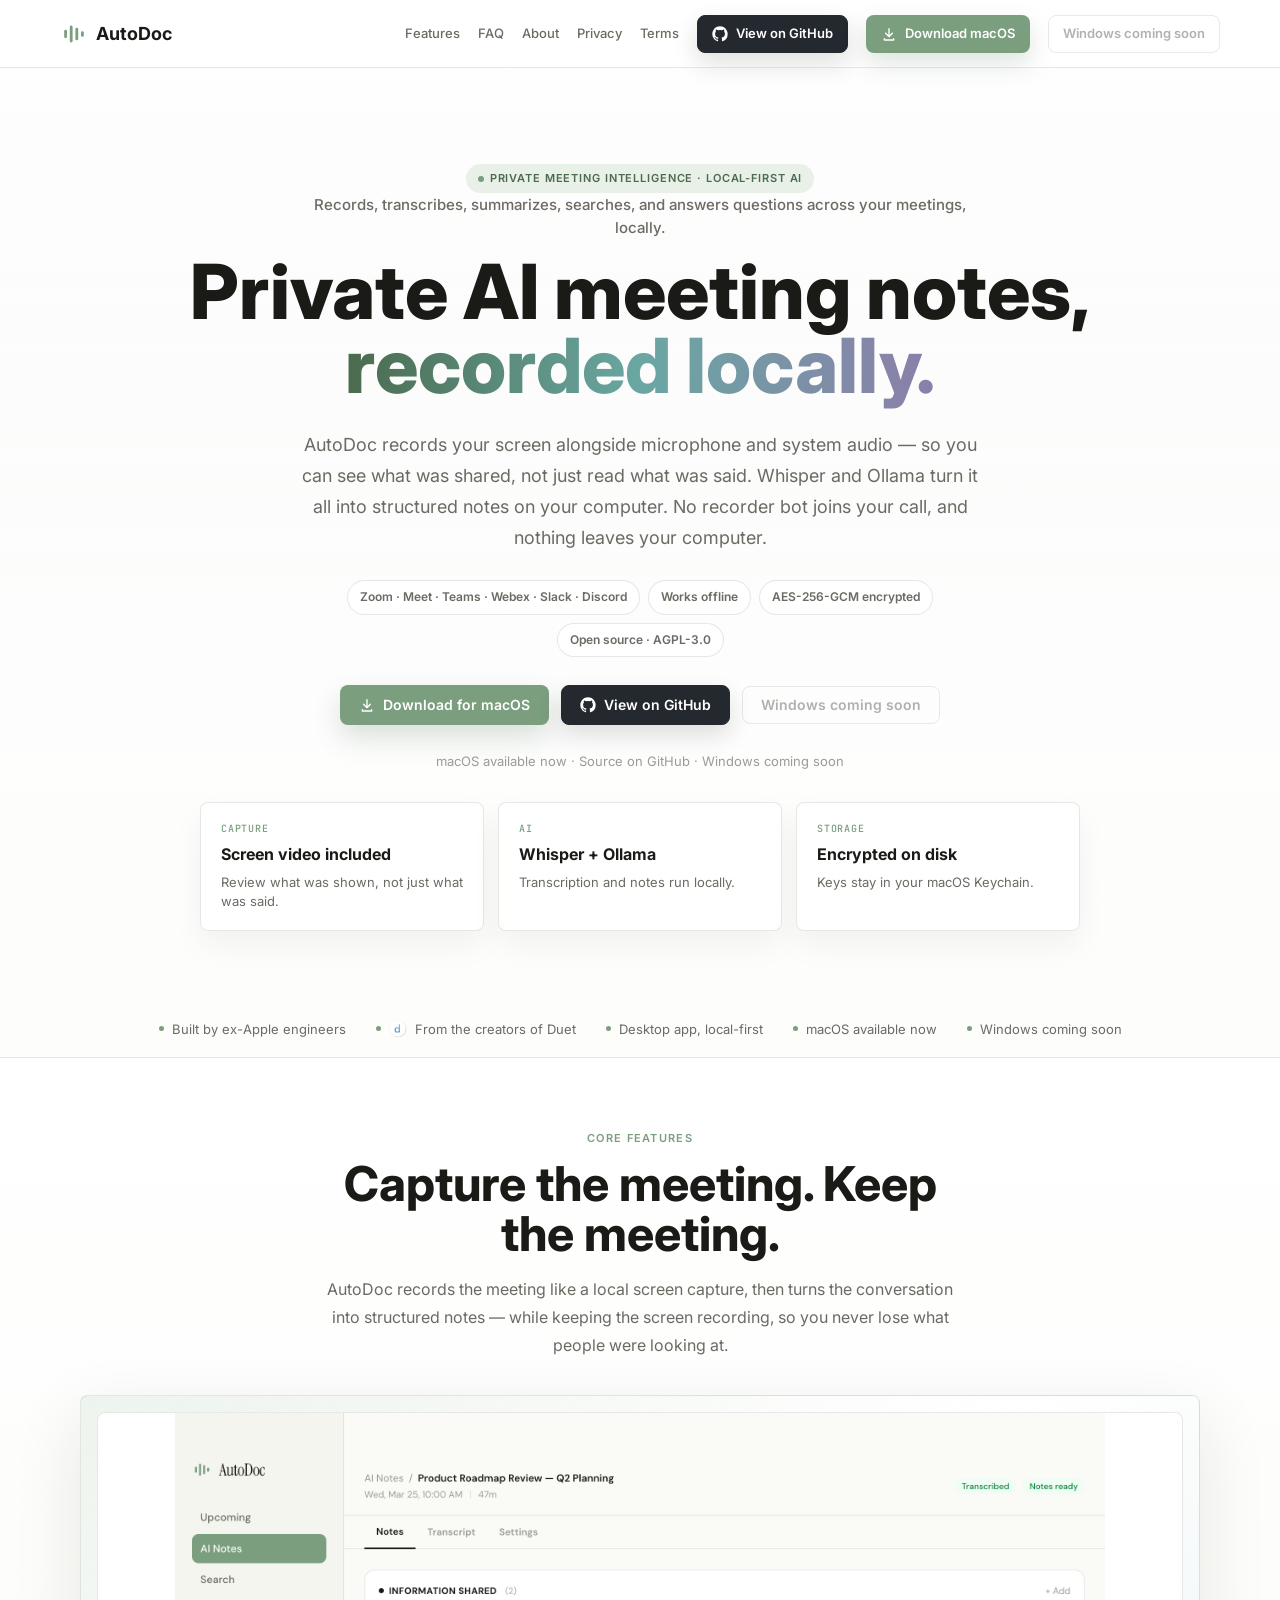
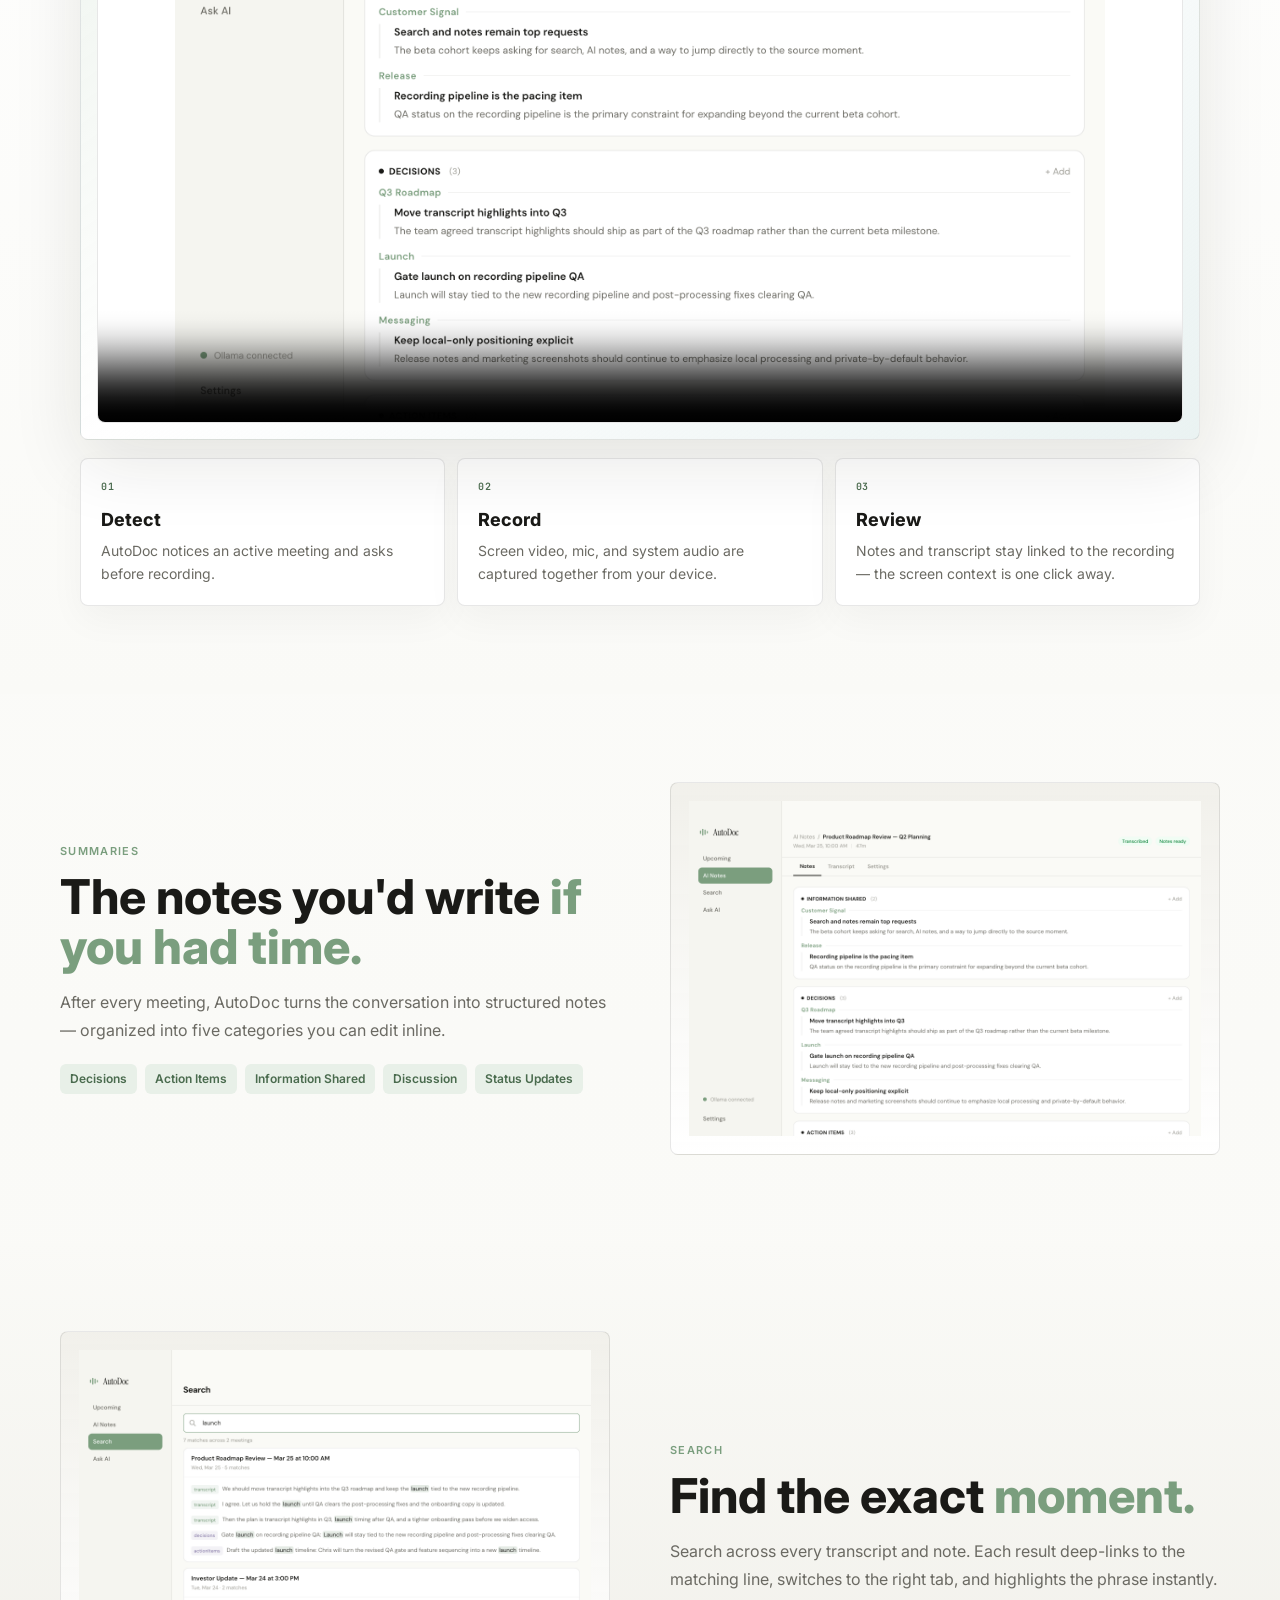
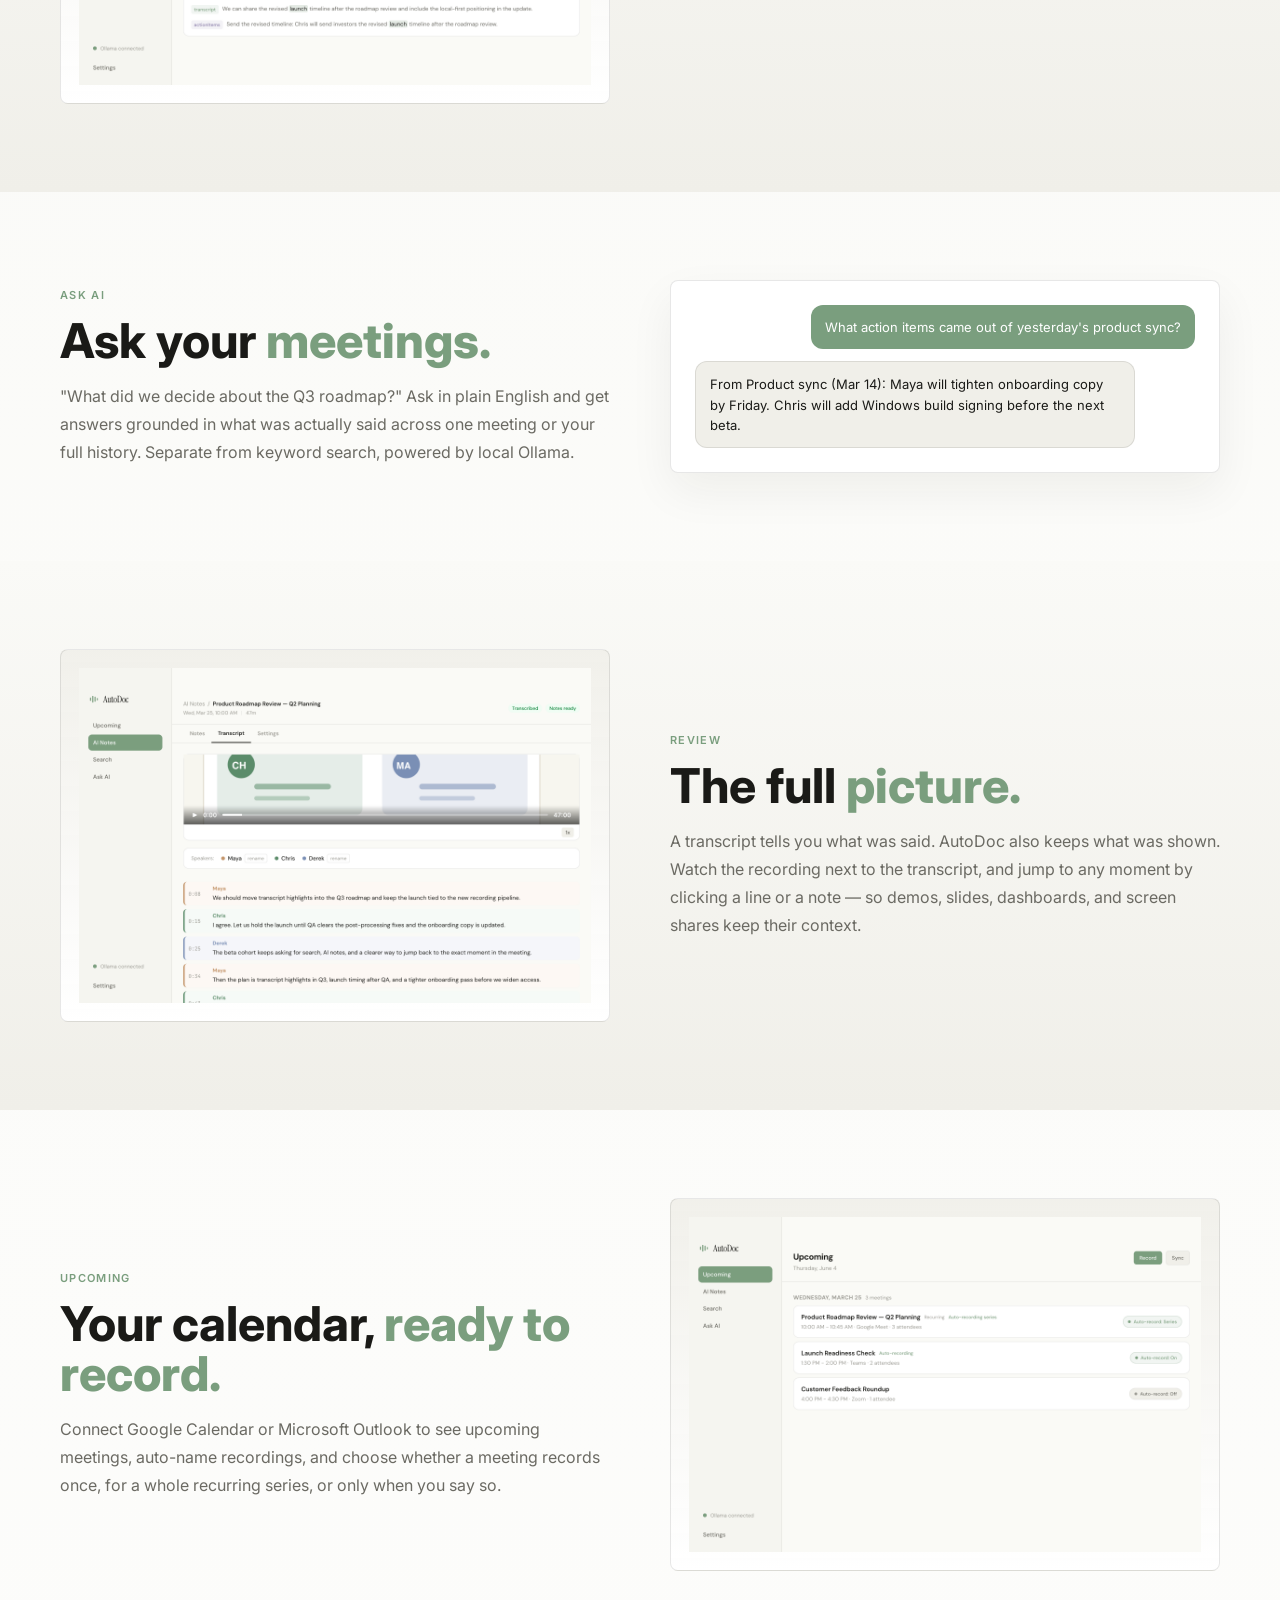
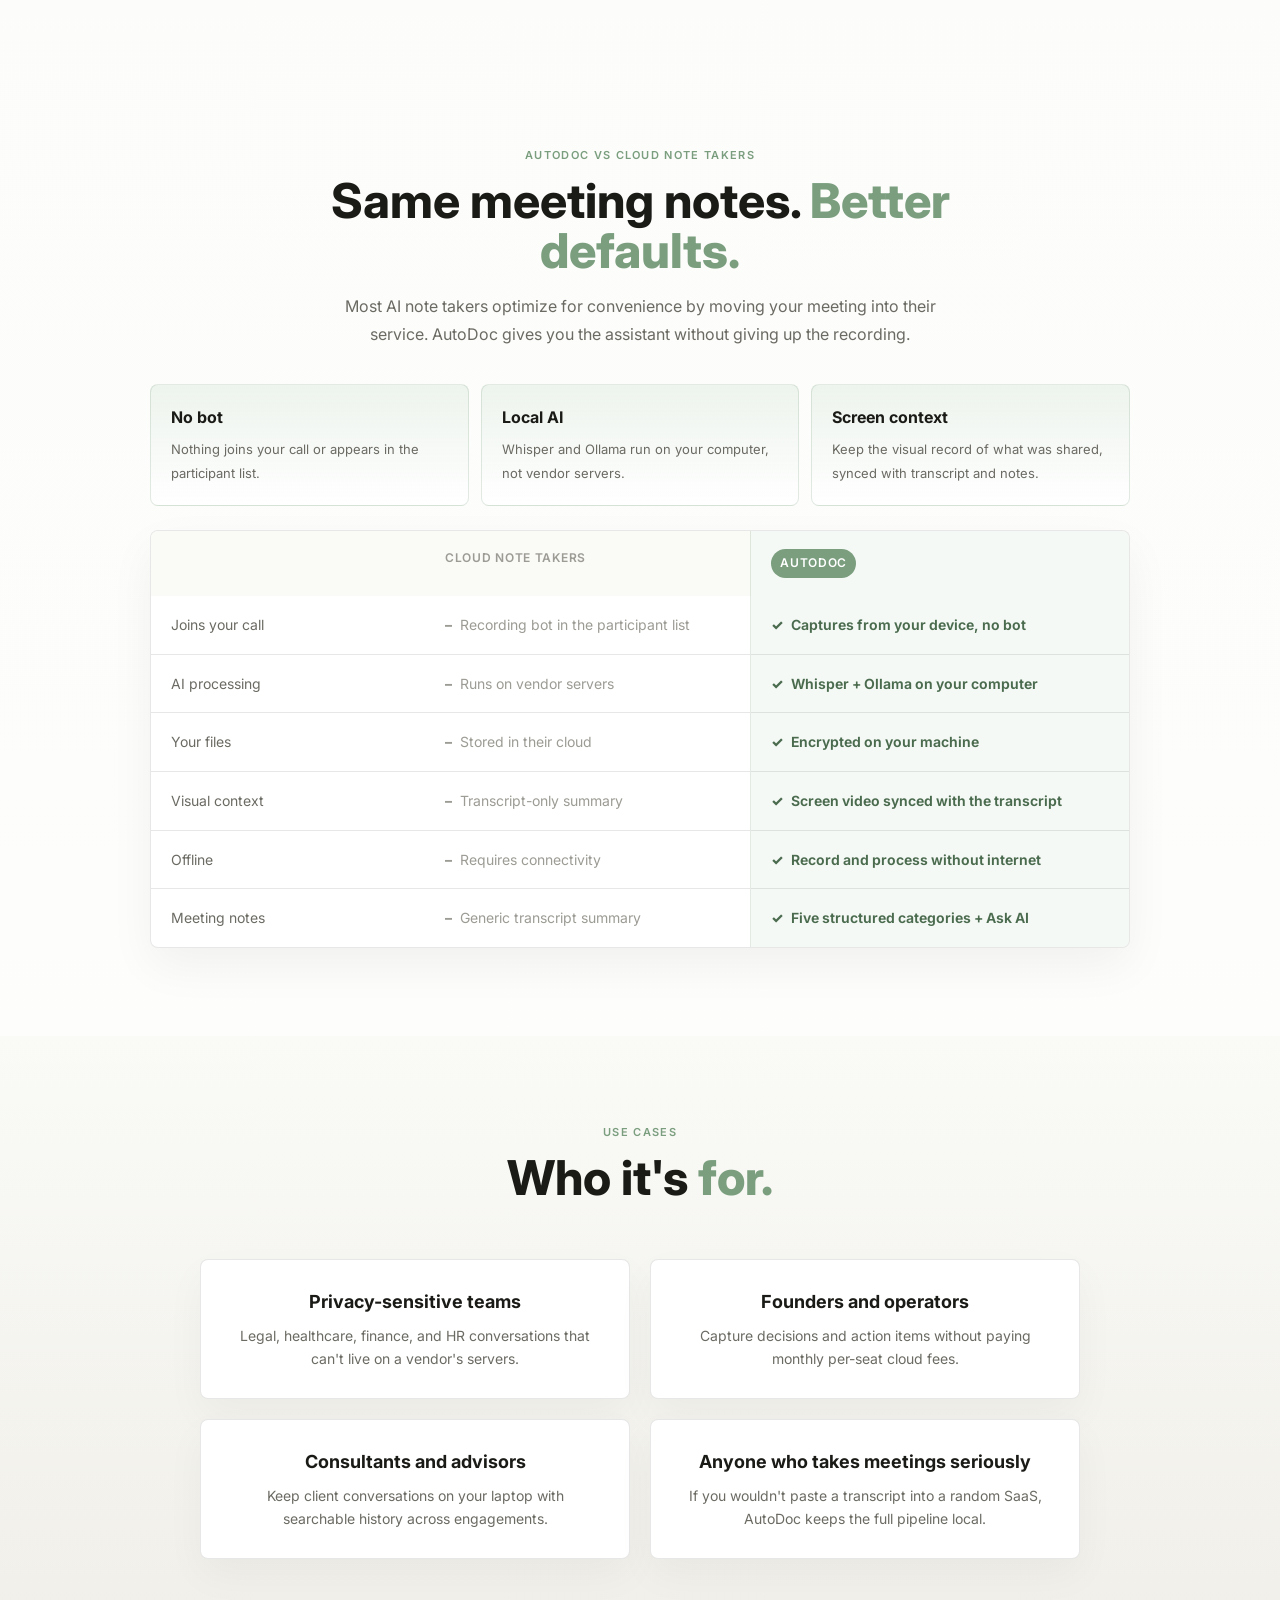
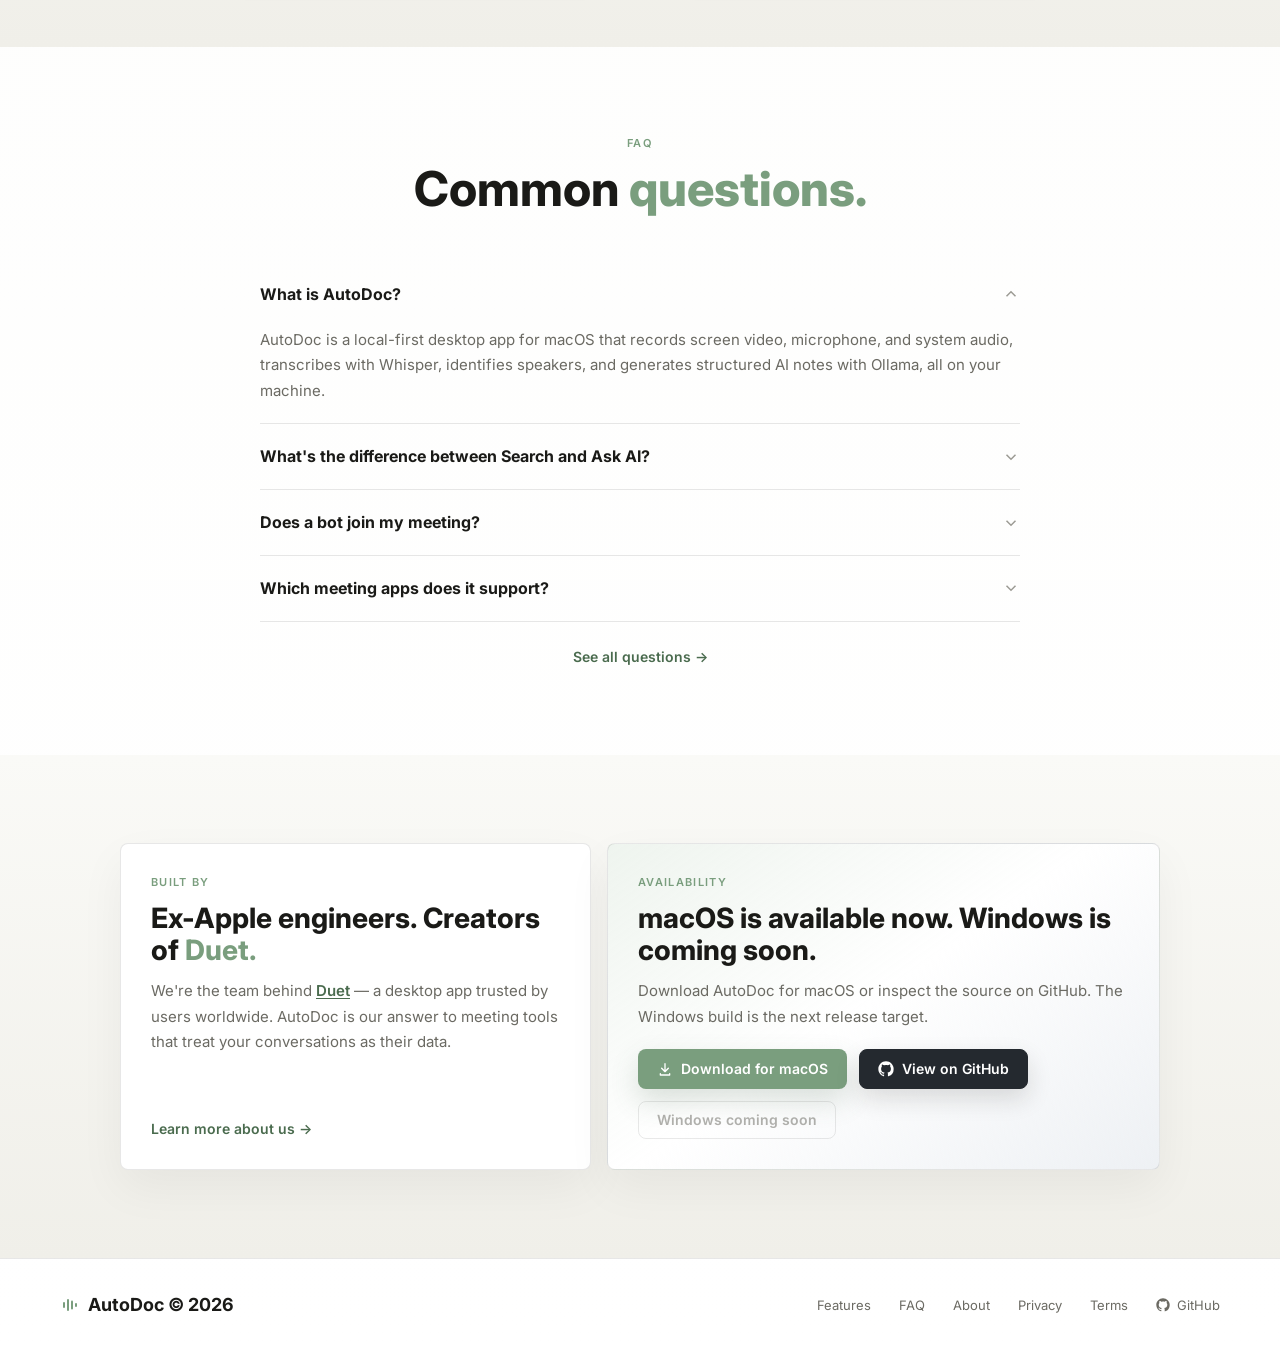
==== index.html @ 8c4a0071 "Update launch CTAs and macOS download link" ====
<!DOCTYPE html>
<html lang="en">
<head>
  <meta charset="UTF-8">
  <meta name="viewport" content="width=device-width, initial-scale=1.0">
  <title>AutoDoc - Private AI meeting notes, recorded locally</title>
  <meta name="description" content="AutoDoc records screen video, microphone, and system audio, then creates private AI meeting notes locally. No recorder bot, no cloud AI processing, encrypted on your computer.">
  <link rel="canonical" href="https://getautodoc.com/">
  <meta property="og:title" content="AutoDoc - Private AI meeting notes, recorded locally">
  <meta property="og:description" content="Record, transcribe, summarize, search, and ask questions across your meetings with on-device AI.">
  <meta property="og:type" content="website">
  <link rel="preconnect" href="https://fonts.googleapis.com">
  <link href="https://fonts.googleapis.com/css2?family=Inter:opsz,wght@14..32,400;14..32,500;14..32,600;14..32,700;14..32,800&family=JetBrains+Mono:wght@400;500;600&display=swap" rel="stylesheet">
  <link rel="stylesheet" href="css/style.css?v=20260629a">
</head>
<body>

<nav class="nav">
  <a href="/" class="nav-logo">
    <svg viewBox="0 0 40 40" width="28" height="28" fill="none" xmlns="http://www.w3.org/2000/svg">
      <rect x="6" y="14" width="4" height="12" rx="2" fill="#7A9E7E"/>
      <rect x="14" y="8" width="4" height="24" rx="2" fill="#7A9E7E"/>
      <rect x="22" y="11" width="4" height="18" rx="2" fill="#7A9E7E"/>
      <rect x="30" y="16" width="4" height="8" rx="2" fill="#7A9E7E"/>
    </svg>
    <span class="nav-wordmark">AutoDoc</span>
  </a>
  <div class="nav-links">
    <a href="/features">Features</a>
    <a href="/faq">FAQ</a>
    <a href="/about">About</a>
    <a href="/privacy">Privacy</a>
    <a href="/terms">Terms</a>
    <a href="https://github.com/DuetDisplay/AutoDoc#readme" class="btn btn-github btn-icon btn--nav" target="_blank" rel="noopener">View on GitHub</a>
    <a href="/download-mac" class="btn btn-sage btn-download btn-icon btn--nav">Download macOS</a>
    <span class="btn btn-secondary is-disabled btn--nav" aria-disabled="true">Windows coming soon</span>
  </div>
  <button class="nav-hamburger" aria-label="Menu">
    <svg width="24" height="24" viewBox="0 0 24 24" fill="none" stroke="currentColor" stroke-width="1.5" stroke-linecap="round"><line x1="4" y1="6" x2="20" y2="6"/><line x1="4" y1="12" x2="20" y2="12"/><line x1="4" y1="18" x2="20" y2="18"/></svg>
  </button>
</nav>
<div class="nav-mobile">
  <button class="nav-mobile-close" aria-label="Close">&times;</button>
  <div class="nav-mobile-links">
    <a href="/">Home</a>
    <a href="/features">Features</a>
    <a href="/faq">FAQ</a>
    <a href="/about">About</a>
    <a href="/privacy">Privacy</a>
    <a href="/terms">Terms</a>
  </div>
  <div class="nav-mobile-actions">
    <a href="/download-mac" class="btn btn-primary btn-download btn-icon">Download for macOS</a>
    <a href="https://github.com/DuetDisplay/AutoDoc#readme" class="btn btn-github btn-icon" target="_blank" rel="noopener">View on GitHub</a>
    <span class="btn btn-secondary is-disabled" aria-disabled="true">Windows coming soon</span>
  </div>
</div>

<section class="hero hero--center">
  <div class="badge">Private meeting intelligence · local-first AI</div>
  <p class="hero-category">Records, transcribes, summarizes, searches, and answers questions across your meetings, locally.</p>
  <h1 class="hero-headline">Private AI meeting notes,<br><em>recorded locally.</em></h1>
  <p class="hero-sub">AutoDoc records your screen alongside microphone and system audio — so you can see what was shared, not just read what was said. Whisper and Ollama turn it all into structured notes on your computer. No recorder bot joins your call, and nothing leaves your computer.</p>
  <div class="hero-pills">
    <span class="hero-pill">Zoom · Meet · Teams · Webex · Slack · Discord</span>
    <span class="hero-pill">Works offline</span>
    <span class="hero-pill">AES-256-GCM encrypted</span>
    <span class="hero-pill">Open source · AGPL-3.0</span>
  </div>
  <div class="hero-ctas">
    <a href="/download-mac" class="btn btn-primary btn-download btn-icon">Download for macOS</a>
    <a href="https://github.com/DuetDisplay/AutoDoc#readme" class="btn btn-github btn-icon" target="_blank" rel="noopener">View on GitHub</a>
    <span class="btn btn-secondary is-disabled" aria-disabled="true">Windows coming soon</span>
  </div>
  <p class="launch-note">macOS available now · Source on GitHub · Windows coming soon</p>
  <div class="hero-proof">
    <div class="proof-card">
      <span class="proof-card-kicker">Capture</span>
      <strong>Screen video included</strong>
      <span>Review what was shown, not just what was said.</span>
    </div>
    <div class="proof-card">
      <span class="proof-card-kicker">AI</span>
      <strong>Whisper + Ollama</strong>
      <span>Transcription and notes run locally.</span>
    </div>
    <div class="proof-card">
      <span class="proof-card-kicker">Storage</span>
      <strong>Encrypted on disk</strong>
      <span>Keys stay in your macOS Keychain.</span>
    </div>
  </div>
</section>

<div class="credibility-strip">
  <span>Built by ex-Apple engineers</span>
  <a class="credibility-duet" href="https://www.duetdisplay.com/about-us" target="_blank" rel="noopener">
    <img src="assets/duet-logo.png" alt="" width="18" height="18" aria-hidden="true">
    From the creators of Duet
  </a>
  <span>Desktop app, local-first</span>
  <span>macOS available now</span>
  <span>Windows coming soon</span>
</div>

<section class="section feature-showcase-section fade-in">
  <div class="section-header feature-showcase-header">
    <div class="section-label">Core features</div>
    <h2 class="section-title">Capture the meeting. Keep the meeting.</h2>
    <p class="section-desc">AutoDoc records the meeting like a local screen capture, then turns the conversation into structured notes — while keeping the screen recording, so you never lose what people were looking at.</p>
  </div>

  <div class="demo-showcase" aria-label="AutoDoc product walkthrough">
    <div class="demo-video-frame">
      <video controls playsinline preload="metadata" poster="assets/screenshots/meeting-review.png?v=20260604" aria-label="AutoDoc core features demo">
        <source src="assets/videos/autodoc-core-features-demo.mp4" type="video/mp4">
        Your browser does not support embedded video.
      </video>
    </div>
    <div class="demo-points">
      <div class="demo-point">
        <span>01</span>
        <strong>Detect</strong>
        <p>AutoDoc notices an active meeting and asks before recording.</p>
      </div>
      <div class="demo-point">
        <span>02</span>
        <strong>Record</strong>
        <p>Screen video, mic, and system audio are captured together from your device.</p>
      </div>
      <div class="demo-point">
        <span>03</span>
        <strong>Review</strong>
        <p>Notes and transcript stay linked to the recording — the screen context is one click away.</p>
      </div>
    </div>
  </div>
</section>

<section class="section fade-in">
  <div class="grid-2">
    <div class="section-text">
      <div class="section-label">Summaries</div>
      <h2 class="section-title">The notes you'd write <em>if you had time.</em></h2>
      <p class="section-desc">After every meeting, AutoDoc turns the conversation into structured notes — organized into five categories you can edit inline.</p>
      <div class="note-tags">
        <span class="note-tag">Decisions</span>
        <span class="note-tag">Action Items</span>
        <span class="note-tag">Information Shared</span>
        <span class="note-tag">Discussion</span>
        <span class="note-tag">Status Updates</span>
      </div>
    </div>
    <div class="screenshot screenshot--dark">
      <img src="assets/screenshots/meeting-review.png?v=20260604" alt="AutoDoc structured meeting summary">
    </div>
  </div>
</section>

<section class="section section--deep fade-in">
  <div class="grid-2 grid-2--reverse-mobile">
    <div class="screenshot screenshot--dark">
      <img src="assets/screenshots/search-page.png?v=20260604" alt="AutoDoc full-text search across meetings">
    </div>
    <div class="section-text">
      <div class="section-label">Search</div>
      <h2 class="section-title">Find the exact <em>moment.</em></h2>
      <p class="section-desc">Search across every transcript and note. Each result deep-links to the matching line, switches to the right tab, and highlights the phrase instantly.</p>
    </div>
  </div>
</section>

<section class="section fade-in">
  <div class="grid-2">
    <div class="section-text">
      <div class="section-label">Ask AI</div>
      <h2 class="section-title">Ask your <em>meetings.</em></h2>
      <p class="section-desc">"What did we decide about the Q3 roadmap?" Ask in plain English and get answers grounded in what was actually said across one meeting or your full history. Separate from keyword search, powered by local Ollama.</p>
    </div>
    <div class="chat-preview" role="img" aria-label="Example Ask AI conversation">
      <div class="chat-bubble chat-bubble--user">What action items came out of yesterday's product sync?</div>
      <div class="chat-bubble chat-bubble--assistant">From Product sync (Mar 14): Maya will tighten onboarding copy by Friday. Chris will add Windows build signing before the next beta.</div>
    </div>
  </div>
</section>

<section class="section section--deep fade-in">
  <div class="grid-2 grid-2--reverse-mobile">
    <div class="screenshot screenshot--dark">
      <img src="assets/screenshots/transcript-view.png?v=20260604" alt="AutoDoc transcript with speaker diarization">
    </div>
    <div class="section-text">
      <div class="section-label">Review</div>
      <h2 class="section-title">The full <em>picture.</em></h2>
      <p class="section-desc">A transcript tells you what was said. AutoDoc also keeps what was shown. Watch the recording next to the transcript, and jump to any moment by clicking a line or a note — so demos, slides, dashboards, and screen shares keep their context.</p>
    </div>
  </div>
</section>

<section class="section fade-in">
  <div class="grid-2">
    <div class="section-text">
      <div class="section-label">Upcoming</div>
      <h2 class="section-title">Your calendar, <em>ready to record.</em></h2>
      <p class="section-desc">Connect Google Calendar or Microsoft Outlook to see upcoming meetings, auto-name recordings, and choose whether a meeting records once, for a whole recurring series, or only when you say so.</p>
    </div>
    <div class="screenshot screenshot--dark">
      <img src="assets/screenshots/dashboard.png?v=20260604" alt="AutoDoc upcoming meetings and recording controls">
    </div>
  </div>
</section>

<section class="section section--center fade-in">
  <div class="section-header">
    <div class="section-label">AutoDoc vs cloud note takers</div>
    <h2 class="section-title">Same meeting notes. <em>Better defaults.</em></h2>
    <p class="section-desc">Most AI note takers optimize for convenience by moving your meeting into their service. AutoDoc gives you the assistant without giving up the recording.</p>
  </div>
  <div class="compare-highlights" aria-label="AutoDoc advantages">
    <div class="compare-highlight">
      <strong>No bot</strong>
      <span>Nothing joins your call or appears in the participant list.</span>
    </div>
    <div class="compare-highlight">
      <strong>Local AI</strong>
      <span>Whisper and Ollama run on your computer, not vendor servers.</span>
    </div>
    <div class="compare-highlight">
      <strong>Screen context</strong>
      <span>Keep the visual record of what was shared, synced with transcript and notes.</span>
    </div>
  </div>
  <div class="compare-table-wrap">
    <table class="compare-table">
      <thead>
        <tr>
          <th scope="col"></th>
          <th scope="col">Cloud note takers</th>
          <th scope="col"><span class="compare-autodoc-label">AutoDoc</span></th>
        </tr>
      </thead>
      <tbody>
        <tr>
          <td>Joins your call</td>
          <td><span class="compare-miss">Recording bot in the participant list</span></td>
          <td><span class="compare-win">Captures from your device, no bot</span></td>
        </tr>
        <tr>
          <td>AI processing</td>
          <td><span class="compare-miss">Runs on vendor servers</span></td>
          <td><span class="compare-win">Whisper + Ollama on your computer</span></td>
        </tr>
        <tr>
          <td>Your files</td>
          <td><span class="compare-miss">Stored in their cloud</span></td>
          <td><span class="compare-win">Encrypted on your machine</span></td>
        </tr>
        <tr>
          <td>Visual context</td>
          <td><span class="compare-miss">Transcript-only summary</span></td>
          <td><span class="compare-win">Screen video synced with the transcript</span></td>
        </tr>
        <tr>
          <td>Offline</td>
          <td><span class="compare-miss">Requires connectivity</span></td>
          <td><span class="compare-win">Record and process without internet</span></td>
        </tr>
        <tr>
          <td>Meeting notes</td>
          <td><span class="compare-miss">Generic transcript summary</span></td>
          <td><span class="compare-win">Five structured categories + Ask AI</span></td>
        </tr>
      </tbody>
    </table>
  </div>
</section>

<section class="section section--center section--deep fade-in">
  <div class="section-header">
    <div class="section-label">Use cases</div>
    <h2 class="section-title">Who it's <em>for.</em></h2>
  </div>
  <div class="use-case-grid">
    <div class="use-case-card">
      <div class="use-case-title">Privacy-sensitive teams</div>
      <p class="use-case-desc">Legal, healthcare, finance, and HR conversations that can't live on a vendor's servers.</p>
    </div>
    <div class="use-case-card">
      <div class="use-case-title">Founders and operators</div>
      <p class="use-case-desc">Capture decisions and action items without paying monthly per-seat cloud fees.</p>
    </div>
    <div class="use-case-card">
      <div class="use-case-title">Consultants and advisors</div>
      <p class="use-case-desc">Keep client conversations on your laptop with searchable history across engagements.</p>
    </div>
    <div class="use-case-card">
      <div class="use-case-title">Anyone who takes meetings seriously</div>
      <p class="use-case-desc">If you wouldn't paste a transcript into a random SaaS, AutoDoc keeps the full pipeline local.</p>
    </div>
  </div>
</section>

<section class="section section--center fade-in">
  <div class="section-header">
    <div class="section-label">FAQ</div>
    <h2 class="section-title">Common <em>questions.</em></h2>
  </div>
  <div class="faq-list">
    <div class="faq-item open">
      <button class="faq-question" type="button" aria-expanded="true">
        What is AutoDoc?
        <svg viewBox="0 0 24 24" fill="none" stroke="currentColor" stroke-width="2" aria-hidden="true"><path d="M6 9l6 6 6-6"/></svg>
      </button>
      <div class="faq-answer">AutoDoc is a local-first desktop app for macOS that records screen video, microphone, and system audio, transcribes with Whisper, identifies speakers, and generates structured AI notes with Ollama, all on your machine.</div>
    </div>
    <div class="faq-item">
      <button class="faq-question" type="button" aria-expanded="false">
        What's the difference between Search and Ask AI?
        <svg viewBox="0 0 24 24" fill="none" stroke="currentColor" stroke-width="2" aria-hidden="true"><path d="M6 9l6 6 6-6"/></svg>
      </button>
      <div class="faq-answer"><strong>Search</strong> finds exact phrases across transcripts and notes with deep links to the source moment. <strong>Ask AI</strong> is a conversational assistant that answers questions in plain English, grounded in your meeting history and calendar.</div>
    </div>
    <div class="faq-item">
      <button class="faq-question" type="button" aria-expanded="false">
        Does a bot join my meeting?
        <svg viewBox="0 0 24 24" fill="none" stroke="currentColor" stroke-width="2" aria-hidden="true"><path d="M6 9l6 6 6-6"/></svg>
      </button>
      <div class="faq-answer">No. AutoDoc captures screen video, microphone, and system audio from your device like local screen recording. No "AutoDoc bot" appears in Zoom, Meet, or Teams.</div>
    </div>
    <div class="faq-item">
      <button class="faq-question" type="button" aria-expanded="false">
        Which meeting apps does it support?
        <svg viewBox="0 0 24 24" fill="none" stroke="currentColor" stroke-width="2" aria-hidden="true"><path d="M6 9l6 6 6-6"/></svg>
      </button>
      <div class="faq-answer">AutoDoc has been tested with Zoom, Google Meet, Microsoft Teams, Webex, Slack, Discord, and browser-based calls. Because it captures system audio directly, it should work with most meeting applications without platform-specific integrations.</div>
    </div>
  </div>
  <a href="/faq" class="faq-teaser-link">See all questions →</a>
</section>

<section class="section section--deep fade-in">
  <div class="closing-grid">
    <div class="closing-card">
      <div class="section-label">Built by</div>
      <h2 class="closing-title">Ex-Apple engineers. Creators of <em>Duet.</em></h2>
      <p>We're the team behind <a href="https://www.duetdisplay.com/about-us" target="_blank" rel="noopener" class="text-link text-link--inline">Duet</a> — a desktop app trusted by users worldwide. AutoDoc is our answer to meeting tools that treat your conversations as their data.</p>
      <a href="/about" class="text-link">Learn more about us →</a>
    </div>
    <div class="closing-card closing-card--availability">
      <div class="section-label">Availability</div>
      <h2 class="closing-title">macOS is available now. Windows is coming soon.</h2>
      <p>Download AutoDoc for macOS or inspect the source on GitHub. The Windows build is the next release target.</p>
      <div class="cta-buttons cta-buttons--left">
        <a href="/download-mac" class="btn btn-primary btn-download btn-icon">Download for macOS</a>
        <a href="https://github.com/DuetDisplay/AutoDoc#readme" class="btn btn-github btn-icon" target="_blank" rel="noopener">View on GitHub</a>
        <span class="btn btn-secondary is-disabled" aria-disabled="true">Windows coming soon</span>
      </div>
    </div>
  </div>
</section>

<footer class="footer">
  <div class="footer-logo">
    <svg viewBox="0 0 40 40" width="20" height="20" fill="none" xmlns="http://www.w3.org/2000/svg">
      <rect x="6" y="14" width="4" height="12" rx="2" fill="#7A9E7E"/>
      <rect x="14" y="8" width="4" height="24" rx="2" fill="#7A9E7E"/>
      <rect x="22" y="11" width="4" height="18" rx="2" fill="#7A9E7E"/>
      <rect x="30" y="16" width="4" height="8" rx="2" fill="#7A9E7E"/>
    </svg>
    <span>AutoDoc &copy; 2026</span>
  </div>
  <div class="footer-links">
    <a href="/features">Features</a>
    <a href="/faq">FAQ</a>
    <a href="/about">About</a>
    <a href="/privacy">Privacy</a>
    <a href="/terms">Terms</a>
    <a href="https://github.com/DuetDisplay/AutoDoc#readme" class="footer-github" target="_blank" rel="noopener">GitHub</a>
  </div>
</footer>

<script src="js/main.js?v=20260601"></script>
</body>
</html>
---- css/style.css ----
/* ============================================================
   AutoDoc Landing — TypeUI Bento Direction
   css/style.css
   ============================================================ */

/* ============================================================
   1. DESIGN TOKENS
   ============================================================ */

:root {
  color-scheme: light;

  /* Backgrounds */
  --bg: #FAFAF7;
  --bg-deep: #F0EFE9;
  --bg-card: #FFFFFF;
  --bg-dark: #1A1A17;

  /* Text */
  --text: #1A1A17;
  --text-secondary: #6B6A63;
  --text-tertiary: #9C9B94;

  /* Brand colours */
  --sage: #7A9E7E;
  --sage-light: #E8F0E8;
  --sage-dark: #4A6B4E;
  --github: #24292F;
  --github-hover: #111820;
  --duet-blue: #2583FD;
  --duet-blue-dark: #1D6FDB;
  --dusk: #8B7EAA;
  --slate-blue: #6F87A3;
  --teal: #6AA7A3;
  --plum: #8B6F99;
  --local: #7A9E7E;
  --local-light: #EEF6EE;

  /* Borders */
  --border: rgba(26, 26, 23, 0.1);
  --border-strong: rgba(26, 26, 23, 0.18);

  /* Typography */
  --font-display: 'Inter', -apple-system, BlinkMacSystemFont, 'Segoe UI', sans-serif;
  --font-body: 'Inter', -apple-system, BlinkMacSystemFont, 'Segoe UI', sans-serif;
  --font-mono: 'JetBrains Mono', monospace;

  /* Radii */
  --radius: 8px;
  --radius-sm: 6px;
  --radius-btn: 8px;
}

@media (prefers-color-scheme: dark) {
  :root {
    --bg: #FAFAF7;
    --bg-deep: #F0EFE9;
    --bg-card: #FFFFFF;
    --bg-dark: #1A1A17;
    --text: #1A1A17;
    --text-secondary: #6B6A63;
    --text-tertiary: #9C9B94;
    --border: rgba(26, 26, 23, 0.1);
    --border-strong: rgba(26, 26, 23, 0.18);
  }
}

/* ============================================================
   2. RESET
   ============================================================ */

*,
*::before,
*::after {
  box-sizing: border-box;
  margin: 0;
  padding: 0;
}

html {
  -webkit-text-size-adjust: 100%;
  scroll-behavior: smooth;
}

body {
  font-family: var(--font-body);
  background:
    linear-gradient(180deg, #FFFFFF 0%, var(--bg) 34%, #FFFFFF 100%);
  color: var(--text);
  line-height: 1.55;
  -webkit-font-smoothing: antialiased;
  -moz-osx-font-smoothing: grayscale;
}

img,
video {
  display: block;
  max-width: 100%;
}

a {
  color: inherit;
  text-decoration: none;
}

ul,
ol {
  list-style: none;
}

button {
  cursor: pointer;
  border: none;
  background: none;
  font: inherit;
}

/* ============================================================
   3. NAVIGATION
   ============================================================ */

.nav {
  position: sticky;
  top: 0;
  z-index: 100;
  display: flex;
  align-items: center;
  justify-content: space-between;
  padding: 0 60px;
  height: 68px;
  background: rgba(255, 255, 255, 0.82);
  backdrop-filter: blur(18px) saturate(160%);
  -webkit-backdrop-filter: blur(18px) saturate(160%);
  border-bottom: 1px solid var(--border);
}

@media (prefers-color-scheme: dark) {
  .nav {
    background: rgba(255, 255, 255, 0.82);
  }
}

.nav-logo {
  display: flex;
  align-items: center;
  gap: 8px;
  text-decoration: none;
  color: var(--text);
}

.nav-wordmark {
  font-family: var(--font-display);
  font-size: 18px;
  font-weight: 700;
  letter-spacing: 0;
  color: var(--text);
}

.nav-links {
  display: flex;
  align-items: center;
  gap: 18px;
}

.nav-links a:not(.btn) {
  font-size: 13px;
  font-weight: 500;
  color: var(--text-secondary);
  text-decoration: none;
  transition: color 0.2s ease;
}

.nav-links a:not(.btn):hover {
  color: var(--text);
}

.nav-disabled {
  display: inline-flex;
  align-items: center;
  font-size: 13px;
  font-weight: 500;
  color: var(--text-tertiary);
  cursor: default;
}

.nav-actions {
  display: flex;
  align-items: center;
  gap: 12px;
}

.nav-hamburger {
  display: none;
  align-items: center;
  justify-content: center;
  width: 40px;
  height: 40px;
  color: var(--text);
  background: none;
  border: none;
  cursor: pointer;
  padding: 0;
}

.nav-hamburger svg {
  width: 24px;
  height: 24px;
}

/* Mobile nav overlay */
.nav-mobile {
  position: fixed;
  inset: 0;
  z-index: 200;
  display: flex;
  flex-direction: column;
  background: var(--bg);
  padding: 24px;
  opacity: 0;
  pointer-events: none;
  transition: opacity 0.25s ease;
}

.nav-mobile.open {
  opacity: 1;
  pointer-events: all;
}

.nav-mobile-close {
  align-self: flex-end;
  display: flex;
  align-items: center;
  justify-content: center;
  width: 40px;
  height: 40px;
  color: var(--text);
  background: none;
  border: none;
  cursor: pointer;
  padding: 0;
  margin-bottom: 24px;
}

.nav-mobile-close svg {
  width: 24px;
  height: 24px;
}

.nav-mobile-links {
  display: flex;
  flex-direction: column;
  gap: 4px;
}

.nav-mobile-links a {
  font-size: 24px;
  font-family: var(--font-display);
  color: var(--text);
  padding: 12px 0;
  border-bottom: 1px solid var(--border);
  text-decoration: none;
  transition: color 0.2s ease;
}

.nav-mobile-links a.btn {
  font-size: 14px;
}

.nav-mobile-links a:hover {
  color: var(--sage);
}

.nav-mobile-links .nav-disabled {
  display: block;
  padding: 12px 0;
  border-bottom: 1px solid var(--border);
  font-family: var(--font-display);
  font-size: 24px;
  color: var(--text-tertiary);
}

.nav-mobile-actions {
  display: flex;
  flex-direction: column;
  align-items: flex-start;
  gap: 12px;
  margin-top: 32px;
}

.nav-mobile-actions .btn {
  width: min(100%, 260px);
}

/* ============================================================
   4. BUTTONS
   ============================================================ */

.btn {
  display: inline-flex;
  align-items: center;
  justify-content: center;
  gap: 8px;
  padding: 11px 18px;
  font-family: var(--font-body);
  font-size: 14px;
  font-weight: 600;
  line-height: 1;
  border-radius: var(--radius-btn);
  text-decoration: none;
  transition: background 0.2s ease, color 0.2s ease, border-color 0.2s ease, box-shadow 0.2s ease, transform 0.2s ease, opacity 0.2s ease;
  white-space: nowrap;
  cursor: pointer;
}

.btn:focus-visible,
.nav a:focus-visible,
.footer a:focus-visible {
  outline: 2px solid var(--sage-dark);
  outline-offset: 3px;
}

.btn--nav {
  min-height: 38px;
  padding: 9px 14px;
  font-size: 13px;
}

.btn-icon::before {
  content: '';
  width: 16px;
  height: 16px;
  flex: 0 0 16px;
  background: currentColor;
  -webkit-mask: var(--btn-icon) center / contain no-repeat;
  mask: var(--btn-icon) center / contain no-repeat;
}

.btn-primary {
  background: var(--sage);
  color: #FFFFFF;
  border: 1px solid transparent;
  box-shadow: 0 12px 28px rgba(74, 107, 78, 0.2);
}

.btn-primary:hover {
  background: var(--sage-dark);
  transform: translateY(-1px);
}

.btn-sage,
.nav-links .btn-sage {
  background: var(--sage);
  color: #FFFFFF;
  border: 1px solid transparent;
  box-shadow: 0 10px 24px rgba(74, 107, 78, 0.18);
}

.btn-sage:hover {
  background: var(--sage-dark);
}

.btn-github {
  --btn-icon: url("data:image/svg+xml,%3Csvg viewBox='0 0 24 24' xmlns='http://www.w3.org/2000/svg'%3E%3Cpath d='M12 .5C5.65.5.5 5.65.5 12c0 5.08 3.29 9.39 7.86 10.91.58.1.79-.25.79-.56v-2.02c-3.2.7-3.88-1.36-3.88-1.36-.52-1.33-1.28-1.68-1.28-1.68-1.05-.72.08-.71.08-.71 1.16.08 1.77 1.19 1.77 1.19 1.03 1.76 2.69 1.25 3.35.96.1-.75.4-1.25.73-1.54-2.55-.29-5.24-1.28-5.24-5.69 0-1.26.45-2.29 1.19-3.1-.12-.29-.52-1.47.11-3.06 0 0 .98-.31 3.18 1.18A11.07 11.07 0 0 1 12 6.13c.98 0 1.96.13 2.88.39 2.2-1.49 3.17-1.18 3.17-1.18.64 1.59.24 2.77.12 3.06.74.81 1.18 1.84 1.18 3.1 0 4.42-2.69 5.39-5.25 5.67.41.36.78 1.06.78 2.14v3.04c0 .31.2.67.79.56A11.51 11.51 0 0 0 23.5 12C23.5 5.65 18.35.5 12 .5Z'/%3E%3C/svg%3E");
  background: var(--github);
  color: #FFFFFF;
  border: 1px solid var(--github);
  box-shadow: 0 10px 24px rgba(26, 26, 23, 0.14);
}

.btn-github:hover {
  background: var(--github-hover);
  border-color: var(--github-hover);
  transform: translateY(-1px);
}

.btn-download {
  --btn-icon: url("data:image/svg+xml,%3Csvg viewBox='0 0 24 24' xmlns='http://www.w3.org/2000/svg'%3E%3Cpath d='M12 3a1 1 0 0 1 1 1v9.59l3.3-3.3a1 1 0 1 1 1.4 1.42l-5 5a1 1 0 0 1-1.4 0l-5-5a1 1 0 1 1 1.4-1.42l3.3 3.3V4a1 1 0 0 1 1-1Zm-7 15a1 1 0 0 1 1 1v1h12v-1a1 1 0 1 1 2 0v2a1 1 0 0 1-1 1H5a1 1 0 0 1-1-1v-2a1 1 0 0 1 1-1Z'/%3E%3C/svg%3E");
}

.btn.is-disabled,
.nav-links a.is-disabled,
.nav-mobile-links a.is-disabled,
.footer-links a.is-disabled {
  opacity: 0.52;
  cursor: default;
  pointer-events: none;
}

.btn.is-disabled {
  border-color: var(--border-strong);
}

.btn-primary.is-disabled,
.btn-sage.is-disabled,
.nav-links .btn-sage.is-disabled {
  background: var(--bg-deep);
  color: var(--text-secondary);
  border-color: var(--border);
}

@media (prefers-color-scheme: dark) {
  .btn-primary {
    background: var(--text);
    color: var(--bg);
  }

  .btn-primary.is-disabled,
  .btn-sage.is-disabled,
  .nav-links .btn-sage.is-disabled {
    background: var(--bg-deep);
    color: var(--text-secondary);
    border-color: var(--border);
  }
}

.btn-secondary {
  background: rgba(255, 255, 255, 0.72);
  color: var(--text);
  border: 1px solid var(--border);
}

.btn-secondary:hover {
  background: #FFFFFF;
  border-color: var(--border-strong);
  transform: translateY(-1px);
}

.btn-secondary.is-disabled,
.btn-ghost.is-disabled {
  color: var(--text-secondary);
  background: transparent;
}

.btn-ghost {
  background: transparent;
  color: var(--text);
  border: 1px solid var(--border);
}

.btn-ghost:hover {
  background: rgba(26, 26, 23, 0.04);
}

.section--dark .btn-ghost,
.section--dark .cta-buttons .btn-ghost {
  color: #FFFFFF !important;
  border-color: rgba(255, 255, 255, 0.22);
}

.section--dark .btn-ghost:hover {
  background: rgba(255, 255, 255, 0.1);
}

/* Large button size modifier */
.btn--lg {
  padding: 13px 28px;
  font-size: 15px;
}

/* ============================================================
   5. BADGE
   ============================================================ */

.badge {
  display: inline-flex;
  align-items: center;
  gap: 6px;
  padding: 6px 12px;
  background: var(--sage-light);
  color: var(--sage-dark);
  font-size: 11px;
  font-weight: 600;
  letter-spacing: 0.08em;
  border-radius: 100px;
  text-transform: uppercase;
}

.badge::before {
  content: '';
  display: block;
  width: 6px;
  height: 6px;
  border-radius: 50%;
  background: var(--local);
  flex-shrink: 0;
}

/* ============================================================
   6. SECTION HELPERS
   ============================================================ */

.section {
  padding: 88px 60px;
}

.section--center {
  text-align: center;
  display: flex;
  flex-direction: column;
  align-items: center;
}

.section--deep {
  background: linear-gradient(180deg, #FAFAF7 0%, #F0EFE9 100%);
}

.section--dark {
  background:
    linear-gradient(180deg, rgba(122, 158, 126, 0.18), rgba(26, 26, 23, 0) 34%),
    linear-gradient(180deg, #25251F 0%, #1A1A17 100%);
  color: #E8E7E2;
}

.section--dark .text-secondary,
.section--dark .section-desc {
  color: #C9C6BC;
}

.section-label {
  display: block;
  font-size: 11px;
  font-weight: 600;
  letter-spacing: 0.12em;
  text-transform: uppercase;
  color: var(--sage);
  margin-bottom: 12px;
}

.section-title {
  font-family: var(--font-display);
  font-size: 48px;
  font-weight: 750;
  line-height: 1.04;
  letter-spacing: 0;
  color: var(--text);
  margin-bottom: 16px;
}

.section--dark .section-title {
  color: #FFFFFF;
}

.section-title em {
  font-style: normal;
  color: var(--sage);
  font-weight: 800;
  text-decoration: none;
  transition:
    color 0.2s ease,
    background 0.2s ease,
    box-shadow 0.2s ease,
    letter-spacing 0.2s ease,
    font-weight 0.2s ease,
    transform 0.2s ease;
}

.origin-title .brand-word {
  font-weight: 800;
}

.brand-word--duet {
  color: var(--duet-blue);
}

.brand-word--autodoc {
  color: var(--sage-dark);
}

.section-desc {
  font-size: 16px;
  line-height: 1.75;
  color: var(--text-secondary);
  max-width: 640px;
}

.section--center .section-desc {
  margin-left: auto;
  margin-right: auto;
}

/* ============================================================
   7. GRID LAYOUTS
   ============================================================ */

.grid-2 {
  display: grid;
  grid-template-columns: 1fr 1fr;
  gap: 60px;
  align-items: center;
}

.grid-3 {
  display: grid;
  grid-template-columns: repeat(3, 1fr);
  gap: 24px;
}

/* ============================================================
   8. SCREENSHOTS
   ============================================================ */

.screenshot {
  border-radius: var(--radius);
  border: 1px solid var(--border);
  overflow: hidden;
  background: #FFFFFF;
}

.screenshot--dark {
  background:
    linear-gradient(180deg, rgba(240, 239, 233, 0.92), rgba(255, 255, 255, 0.98));
  padding: 18px;
}

.screenshot img {
  width: 100%;
  height: auto;
  display: block;
}

.hero-preview {
  position: relative;
  padding: 18px 60px 86px;
}

.hero-preview-stage {
  position: relative;
  max-width: 1040px;
  margin: 0 auto;
  padding: 24px 36px 52px;
}

.hero-preview-stage::before {
  content: '';
  position: absolute;
  inset: 12px 6% 28px;
  border-radius: 28px;
  background:
    linear-gradient(180deg, rgba(122, 158, 126, 0.16), rgba(255, 255, 255, 0));
  filter: blur(18px);
  pointer-events: none;
}

.hero-preview-main {
  position: relative;
  max-width: 840px;
  margin: 0 auto;
  background: var(--bg-card);
  box-shadow: 0 28px 90px rgba(26, 26, 23, 0.12);
}

.hero-preview-overlay {
  position: absolute;
  right: 0;
  bottom: 0;
  width: min(330px, 30vw);
  background: var(--bg-card);
  box-shadow: 0 22px 60px rgba(26, 26, 23, 0.14);
}

.preview-caption {
  max-width: 640px;
  margin: -24px auto 0;
  text-align: center;
  font-family: var(--font-mono);
  font-size: 11px;
  color: var(--text-tertiary);
}

.legal-section {
  display: flex;
  flex-direction: column;
  align-items: stretch;
  gap: 24px;
}

.legal-section-header {
  width: 100%;
  text-align: center;
}

.legal-card {
  width: 100%;
  background: var(--bg-card);
  border: 1px solid var(--border);
  border-radius: 20px;
  padding: 36px 40px;
  box-shadow: 0 20px 60px rgba(0, 0, 0, 0.04);
}

.legal-prose {
  font-size: 14px;
  line-height: 1.8;
  color: var(--text-secondary);
  text-align: center;
}

.legal-prose p + p {
  margin-top: 16px;
}

.legal-prose strong {
  color: var(--text);
}

.legal-prose a {
  color: var(--sage-dark);
  text-decoration: underline;
  text-decoration-color: rgba(74, 107, 78, 0.3);
  text-underline-offset: 0.18em;
}

.legal-related {
  font-size: 13px;
  color: var(--text-secondary);
  text-align: center;
}

.legal-related a {
  color: var(--text);
  text-decoration: underline;
  text-decoration-color: rgba(26, 26, 23, 0.2);
  text-underline-offset: 0.18em;
}

/* ============================================================
   9. FEATURE CHECKLIST
   ============================================================ */

.checklist {
  display: flex;
  flex-direction: column;
  gap: 16px;
}

.checklist-item {
  display: flex;
  align-items: flex-start;
  gap: 12px;
}

.checklist-icon {
  flex-shrink: 0;
  width: 20px;
  height: 20px;
  color: var(--sage);
  margin-top: 1px;
}

.checklist-content {
  display: flex;
  flex-direction: column;
  gap: 2px;
}

.checklist-title {
  font-size: 14px;
  font-weight: 700;
  color: var(--text);
  line-height: 1.4;
}

.checklist-desc {
  font-size: 13px;
  color: var(--text-secondary);
  line-height: 1.5;
}

/* ============================================================
   10. TRUST BAR
   ============================================================ */

.trust-bar {
  display: flex;
  align-items: center;
  justify-content: center;
  gap: 48px;
  padding: 24px 60px;
  border-top: 1px solid var(--border);
  border-bottom: 1px solid var(--border);
}

.trust-bar-item {
  display: flex;
  align-items: center;
  gap: 8px;
  font-size: 13px;
  color: var(--text-secondary);
  font-weight: 500;
}

.trust-bar-item svg {
  width: 16px;
  height: 16px;
  color: var(--sage);
  flex-shrink: 0;
}

/* ============================================================
   11. STATS CARD
   ============================================================ */

.stats-card {
  background: var(--bg-deep);
  border-radius: var(--radius);
  padding: 32px;
  display: flex;
  flex-direction: column;
  gap: 24px;
}

.stat-number {
  font-family: var(--font-display);
  font-size: 48px;
  font-weight: 400;
  line-height: 1;
  color: var(--sage);
  letter-spacing: 0;
}

.stat-label {
  font-size: 14px;
  color: var(--text-secondary);
  font-weight: 500;
  line-height: 1.4;
}

.stat-divider {
  width: 100%;
  height: 1px;
  background: var(--border);
}

/* ============================================================
   12. PRINCIPLE CARDS
   ============================================================ */

.principle-card {
  background: var(--bg-card);
  border-radius: var(--radius);
  padding: 32px;
  border: 1px solid var(--border);
}

.principle-title {
  font-family: var(--font-display);
  font-size: 22px;
  font-weight: 400;
  color: var(--sage);
  margin-bottom: 12px;
  letter-spacing: 0;
}

.principle-desc {
  font-size: 15px;
  color: var(--text-secondary);
  line-height: 1.6;
}

/* ============================================================
   13. PRIVACY COMPARISON
   ============================================================ */

.privacy-grid {
  display: grid;
  grid-template-columns: 1fr 1fr;
  gap: 24px;
}

.section--center .privacy-grid {
  width: 100%;
  max-width: 1040px;
  margin-left: auto;
  margin-right: auto;
  text-align: left;
}

.privacy-card {
  background: var(--bg-card);
  border-radius: var(--radius);
  padding: 32px;
  border: 1px solid var(--border);
}

.privacy-card--local {
  border-color: var(--sage);
  border-width: 2px;
}

.privacy-card--servers {
  text-align: center;
  display: flex;
  flex-direction: column;
  align-items: center;
}

.privacy-badge {
  display: inline-flex;
  align-items: center;
  gap: 6px;
  padding: 4px 12px;
  border-radius: 100px;
  font-size: 11px;
  font-weight: 700;
  letter-spacing: 0.06em;
  text-transform: uppercase;
  margin-bottom: 16px;
}

.privacy-badge--local {
  background: var(--sage-light);
  color: var(--sage-dark);
}

.privacy-badge--servers {
  background: rgba(139, 126, 170, 0.12);
  color: var(--dusk);
}

.privacy-nothing {
  font-family: var(--font-display);
  font-size: 32px;
  font-weight: 400;
  color: var(--text-tertiary);
  font-style: normal;
  letter-spacing: 0;
  margin: 24px 0;
}

/* ============================================================
   14. COMMITMENT LIST
   ============================================================ */

.commitment {
  display: flex;
  align-items: flex-start;
  gap: 24px;
  background: var(--bg-card);
  border-radius: var(--radius);
  padding: 28px 32px;
  border: 1px solid var(--border);
}

.commitment + .commitment {
  margin-top: 12px;
}

.commitment-number {
  font-family: var(--font-display);
  font-size: 32px;
  font-weight: 400;
  color: var(--sage);
  line-height: 1;
  flex-shrink: 0;
  width: 40px;
}

.commitment-content {
  display: flex;
  flex-direction: column;
  gap: 4px;
}

.commitment-title {
  font-size: 16px;
  font-weight: 700;
  color: var(--text);
  line-height: 1.3;
}

.commitment-desc {
  font-size: 14px;
  color: var(--text-secondary);
  line-height: 1.6;
}

.commitment-list {
  display: flex;
  flex-direction: column;
  gap: 20px;
  width: 100%;
  max-width: 640px;
  margin-top: 40px;
  text-align: left;
}

/* ============================================================
   15. HERO (HOMEPAGE)
   ============================================================ */

.hero {
  position: relative;
  padding: 96px 60px 70px;
  overflow: hidden;
}

.hero--center {
  text-align: center;
  display: flex;
  flex-direction: column;
  align-items: center;
}

.hero::before {
  content: '';
  position: absolute;
  inset: 0;
  background:
    linear-gradient(180deg, rgba(255, 255, 255, 0.88), rgba(250, 250, 247, 0)),
    linear-gradient(180deg, rgba(232, 240, 232, 0.64), rgba(250, 250, 247, 0) 74%);
  pointer-events: none;
  z-index: 0;
}

.hero > * {
  position: relative;
  z-index: 1;
}

.hero-eyebrow {
  margin-bottom: 24px;
}

.hero-headline {
  font-family: var(--font-display);
  font-size: 76px;
  font-weight: 800;
  line-height: 0.98;
  letter-spacing: 0;
  color: var(--text);
  margin-bottom: 28px;
  max-width: 920px;
}

.hero--center .hero-headline,
.hero--center .hero-sub {
  margin-left: auto;
  margin-right: auto;
}

.hero-headline em {
  font-style: normal;
  color: transparent;
  background: linear-gradient(90deg, var(--sage-dark), var(--teal), var(--dusk));
  -webkit-background-clip: text;
  background-clip: text;
  font-weight: 800;
  text-decoration: none;
  transition:
    color 0.2s ease,
    background 0.2s ease,
    box-shadow 0.2s ease,
    letter-spacing 0.2s ease,
    font-weight 0.2s ease,
    transform 0.2s ease;
}

.hero-sub {
  font-size: 18px;
  line-height: 1.72;
  color: var(--text-secondary);
  max-width: 680px;
  margin-bottom: 26px;
}

.hero-ctas {
  display: flex;
  align-items: center;
  gap: 12px;
  flex-wrap: wrap;
  margin-bottom: 16px;
}

.hero--center .hero-ctas,
.hero--center .hero-meta {
  justify-content: center;
}

.hero-meta {
  font-size: 13px;
  color: var(--text-tertiary);
}

.hero-proof {
  display: grid;
  grid-template-columns: repeat(3, minmax(0, 1fr));
  gap: 14px;
  width: min(880px, 100%);
  margin-top: 30px;
  text-align: left;
}

.proof-card {
  display: flex;
  flex-direction: column;
  gap: 6px;
  min-height: 112px;
  padding: 18px 20px;
  border: 1px solid var(--border);
  border-radius: var(--radius);
  background: rgba(255, 255, 255, 0.78);
  box-shadow: 0 14px 32px rgba(26, 26, 23, 0.05);
}

.proof-card-kicker {
  font-family: var(--font-mono);
  font-size: 10px;
  font-weight: 500;
  letter-spacing: 0.08em;
  text-transform: uppercase;
  color: var(--sage);
}

.proof-card strong {
  font-size: 16px;
  font-weight: 700;
  color: var(--text);
}

.proof-card span:last-child {
  font-size: 13px;
  line-height: 1.5;
  color: var(--text-secondary);
}

@media (prefers-color-scheme: dark) {
  .proof-card {
    background: rgba(255, 255, 255, 0.78);
  }
}

/* ============================================================
   16. PAGE HERO (INNER PAGES)
   ============================================================ */

.page-hero {
  padding: 72px 60px 64px;
  border-bottom: 1px solid var(--border);
}

.page-hero--center {
  text-align: center;
  display: flex;
  flex-direction: column;
  align-items: center;
}

.page-hero--center .section-desc,
.page-hero--center .hero-sub {
  margin-left: auto;
  margin-right: auto;
}

.page-hero .hero-headline {
  font-size: 52px;
}

/* ============================================================
   17. CTA SECTION
   ============================================================ */

.cta-section {
  text-align: center;
  display: flex;
  flex-direction: column;
  align-items: center;
}

.cta-buttons {
  display: flex;
  align-items: center;
  justify-content: center;
  gap: 12px;
  flex-wrap: wrap;
}

.cta-buttons--left {
  justify-content: flex-start;
}

/* ============================================================
   18. SCROLL ANIMATION
   ============================================================ */

.fade-in {
  opacity: 0;
  transform: translateY(20px);
}

.fade-in.visible {
  opacity: 1;
  transform: translateY(0);
  transition: opacity 0.6s ease, transform 0.6s ease;
}

/* ============================================================
   19. WEBSITE V2 COMPONENTS
   ============================================================ */

.hero-category {
  font-size: 15px;
  font-weight: 500;
  color: var(--text-secondary);
  margin-bottom: 14px;
  max-width: 700px;
}

.hero-pills {
  display: flex;
  flex-wrap: wrap;
  gap: 8px;
  justify-content: center;
  margin-bottom: 28px;
  max-width: 720px;
}

.hero-pill {
  padding: 7px 12px;
  border-radius: 100px;
  border: 1px solid var(--border);
  background: rgba(255, 255, 255, 0.72);
  font-size: 12px;
  font-weight: 600;
  color: var(--text-secondary);
}

.launch-note {
  font-size: 13px;
  color: var(--text-tertiary);
  margin-top: 10px;
}

.credibility-strip {
  display: flex;
  flex-wrap: wrap;
  align-items: center;
  justify-content: center;
  gap: 12px 30px;
  padding: 18px 60px;
  border-bottom: 1px solid var(--border);
  font-size: 13px;
  color: var(--text-secondary);
}

.credibility-strip span {
  display: inline-flex;
  align-items: center;
  gap: 8px;
}

.credibility-strip span::before {
  content: '';
  width: 5px;
  height: 5px;
  border-radius: 50%;
  background: var(--local);
  flex-shrink: 0;
}

.credibility-strip--dense {
  border-top: 1px solid var(--border);
  background: var(--bg-deep);
}

.feature-showcase-section {
  padding-top: 72px;
  background: linear-gradient(180deg, #FFFFFF 0%, var(--bg) 100%);
}

.feature-showcase-header {
  max-width: 760px;
  margin: 0 auto 36px;
  text-align: center;
}

.demo-showcase {
  display: flex;
  flex-direction: column;
  gap: 18px;
  width: min(1120px, 100%);
  margin: 0 auto;
}

.demo-video-frame {
  position: relative;
  border: 1px solid var(--border);
  border-radius: var(--radius);
  padding: 16px;
  background:
    linear-gradient(145deg, rgba(232, 240, 232, 0.78), rgba(255, 255, 255, 0.9) 46%, rgba(106, 167, 163, 0.14)),
    var(--bg-card);
  box-shadow: 0 24px 70px rgba(26, 26, 23, 0.1);
  overflow: hidden;
}

.demo-video-frame video {
  width: 100%;
  aspect-ratio: 16 / 9;
  height: auto;
  display: block;
  border: 1px solid var(--border);
  border-radius: var(--radius);
  background: #FFFFFF;
}

.demo-points {
  display: grid;
  grid-template-columns: repeat(3, 1fr);
  gap: 12px;
}

.demo-point {
  padding: 20px;
  border: 1px solid var(--border);
  border-radius: var(--radius);
  background: var(--bg-card);
  box-shadow: 0 14px 36px rgba(26, 26, 23, 0.04);
}

.demo-point span {
  display: block;
  margin-bottom: 12px;
  font-family: var(--font-mono);
  font-size: 10px;
  font-weight: 600;
  letter-spacing: 0.08em;
  color: var(--sage-dark);
}

.demo-point strong {
  display: block;
  margin-bottom: 6px;
  font-family: var(--font-display);
  font-size: 18px;
  font-weight: 750;
  color: var(--text);
}

.demo-point p {
  font-size: 14px;
  line-height: 1.6;
  color: var(--text-secondary);
}

.pipeline-section {
  padding-top: 92px;
}

.pipeline-board {
  width: min(1060px, 100%);
  margin-top: 44px;
  padding: 24px;
  border: 1px solid var(--border);
  border-radius: 8px;
  background:
    linear-gradient(180deg, rgba(255, 255, 255, 0.94), rgba(250, 250, 247, 0.84)),
    var(--bg-card);
  box-shadow: 0 24px 70px rgba(26, 26, 23, 0.08);
  text-align: left;
}

.pipeline-sources {
  display: grid;
  grid-template-columns: repeat(3, 1fr);
  gap: 10px;
  margin-bottom: 18px;
}

.pipeline-source,
.pipeline-storage {
  border: 1px solid var(--border);
  border-radius: var(--radius-sm);
  background: #FFFFFF;
  padding: 14px 16px;
}

.pipeline-source {
  display: flex;
  align-items: center;
  justify-content: space-between;
  gap: 12px;
}

.pipeline-source span,
.pipeline-storage span {
  font-size: 12px;
  color: var(--text-secondary);
}

.pipeline-source strong,
.pipeline-storage strong {
  font-family: var(--font-mono);
  font-size: 11px;
  font-weight: 500;
  color: var(--text);
}

.pipeline-flow {
  display: grid;
  grid-template-columns: repeat(4, 1fr);
  gap: 12px;
  position: relative;
}

.pipeline-step {
  position: relative;
  min-height: 174px;
  padding: 20px;
  border: 1px solid var(--border);
  border-radius: var(--radius);
  background: var(--bg-card);
  box-shadow: inset 0 1px 0 rgba(255, 255, 255, 0.7);
}

.pipeline-step + .pipeline-step::before {
  content: '';
  position: absolute;
  top: 50%;
  left: -13px;
  width: 13px;
  height: 1px;
  background: var(--border-strong);
}

.pipeline-step span {
  display: inline-flex;
  margin-bottom: 30px;
  font-family: var(--font-mono);
  font-size: 11px;
  color: var(--sage);
}

.pipeline-step strong {
  display: block;
  margin-bottom: 8px;
  font-size: 16px;
  font-weight: 700;
  color: var(--text);
}

.pipeline-step p {
  font-size: 13px;
  line-height: 1.55;
  color: var(--text-secondary);
}

.pipeline-storage {
  display: flex;
  align-items: center;
  justify-content: space-between;
  gap: 16px;
  margin-top: 18px;
  background: linear-gradient(90deg, var(--sage-light), #FFFFFF);
  border-color: rgba(122, 158, 126, 0.18);
}

/* Meeting-detection toast — mirrors the in-app notification */
.detection-stage {
  display: flex;
  align-items: flex-start;
  justify-content: center;
  padding: 12px;
  min-height: 120px;
}

.detection-toast {
  display: flex;
  align-items: center;
  gap: 14px;
  width: 100%;
  max-width: 400px;
  padding: 14px 14px 14px 16px;
  background: rgba(255, 255, 255, 0.98);
  border: 1px solid rgba(26, 26, 23, 0.06);
  border-radius: 16px;
  box-shadow:
    0 12px 40px rgba(26, 26, 23, 0.10),
    0 4px 12px rgba(26, 26, 23, 0.04),
    0 0 0 0.5px rgba(26, 26, 23, 0.03);
  cursor: default;
  animation:
    toast-slide-down 0.45s cubic-bezier(0.16, 1, 0.3, 1) both,
    toast-float 4.5s ease-in-out 0.6s infinite;
}

@keyframes toast-slide-down {
  from { transform: translateY(-130%) scale(0.96); opacity: 0; }
  to { transform: translateY(0) scale(1); opacity: 1; }
}

@keyframes toast-float {
  0%, 100% { transform: translateY(0); }
  50% { transform: translateY(-5px); }
}

@media (prefers-reduced-motion: reduce) {
  .detection-toast {
    animation: none;
  }
}

.detection-toast-dot {
  width: 10px;
  height: 10px;
  border-radius: 50%;
  background: var(--sage);
  flex-shrink: 0;
  animation: pulse-dot 2s ease-in-out infinite;
}

@keyframes pulse-dot {
  0%, 100% { opacity: 1; transform: scale(1); }
  50% { opacity: 0.5; transform: scale(0.85); }
}

.detection-toast-text {
  flex: 1;
  min-width: 0;
}

.detection-toast-title {
  font-size: 13px;
  font-weight: 600;
  color: var(--text);
  letter-spacing: -0.02em;
  line-height: 1.3;
  white-space: nowrap;
  overflow: hidden;
  text-overflow: ellipsis;
}

.detection-toast-subtitle {
  font-size: 11.5px;
  color: var(--text-secondary);
  line-height: 1.25;
  margin-top: 1px;
  white-space: nowrap;
  overflow: hidden;
  text-overflow: ellipsis;
}

.detection-toast-actions {
  display: flex;
  align-items: center;
  gap: 8px;
  flex-shrink: 0;
}

.detection-toast-btn {
  padding: 7px 16px;
  border-radius: 10px;
  background: var(--bg-dark);
  color: #FFFFFF;
  font-size: 12.5px;
  font-weight: 600;
  letter-spacing: -0.01em;
  white-space: nowrap;
}

.detection-toast-x {
  width: 24px;
  height: 24px;
  border-radius: 50%;
  color: #C4C1BC;
  display: flex;
  align-items: center;
  justify-content: center;
  flex-shrink: 0;
}

.detection-toast-x svg {
  width: 12px;
  height: 12px;
}

.feature-grid {
  display: grid;
  grid-template-columns: repeat(3, 1fr);
  gap: 16px;
  margin-top: 44px;
}

.feature-card {
  background: var(--bg-card);
  border: 1px solid var(--border);
  border-radius: var(--radius);
  padding: 26px;
  box-shadow: 0 16px 40px rgba(26, 26, 23, 0.04);
}

.feature-card-icon {
  display: inline-flex;
  align-items: center;
  justify-content: center;
  min-width: 34px;
  width: fit-content;
  height: 34px;
  padding: 0 9px;
  border: 1px solid rgba(122, 158, 126, 0.2);
  border-radius: 8px;
  background: var(--sage-light);
  color: var(--sage-dark);
  font-family: var(--font-mono);
  font-size: 11px;
  font-weight: 500;
  margin-bottom: 12px;
  line-height: 1;
}

.feature-card-title {
  font-size: 16px;
  font-weight: 700;
  color: var(--text);
  margin-bottom: 8px;
}

.feature-card-desc {
  font-size: 14px;
  line-height: 1.6;
  color: var(--text-secondary);
}

.steps {
  display: grid;
  grid-template-columns: repeat(3, 1fr);
  gap: 32px;
  margin-top: 40px;
  max-width: 960px;
}

.step {
  text-align: center;
}

.step-number {
  display: inline-flex;
  align-items: center;
  justify-content: center;
  width: 36px;
  height: 36px;
  border-radius: 50%;
  background: var(--sage-light);
  color: var(--sage-dark);
  font-size: 14px;
  font-weight: 700;
  margin-bottom: 16px;
}

.step-title {
  font-family: var(--font-display);
  font-size: 20px;
  font-weight: 700;
  color: var(--text);
  margin-bottom: 8px;
}

.step-desc {
  font-size: 14px;
  line-height: 1.6;
  color: var(--text-secondary);
}

.compare-table-wrap {
  width: 100%;
  max-width: 980px;
  margin-top: 24px;
  overflow-x: auto;
  border: 1px solid var(--border);
  border-radius: var(--radius);
  background: #FFFFFF;
  box-shadow: 0 18px 46px rgba(26, 26, 23, 0.05);
}

.compare-highlights {
  display: grid;
  grid-template-columns: repeat(3, 1fr);
  gap: 12px;
  width: min(980px, 100%);
  margin-top: 36px;
}

.compare-highlight {
  padding: 20px;
  border: 1px solid rgba(122, 158, 126, 0.22);
  border-radius: var(--radius);
  background:
    linear-gradient(180deg, rgba(232, 240, 232, 0.78), rgba(255, 255, 255, 0.9)),
    var(--bg-card);
  text-align: left;
}

.compare-highlight strong {
  display: block;
  margin-bottom: 6px;
  font-size: 16px;
  color: var(--text);
}

.compare-highlight span {
  font-size: 13px;
  line-height: 1.55;
  color: var(--text-secondary);
}

.compare-table {
  width: 100%;
  border-collapse: collapse;
  font-size: 14px;
  text-align: left;
}

.compare-table th,
.compare-table td {
  padding: 18px 20px;
  border-bottom: 1px solid var(--border);
  vertical-align: top;
}

.compare-table th {
  font-size: 12px;
  font-weight: 600;
  letter-spacing: 0.06em;
  text-transform: uppercase;
  color: var(--text-tertiary);
  background: var(--bg);
}

.compare-table td:first-child {
  color: var(--text-secondary);
  width: 28%;
}

.compare-table td:nth-child(2) {
  color: var(--text-tertiary);
}

.compare-table th:last-child,
.compare-table td:last-child {
  background: rgba(232, 240, 232, 0.42);
  border-left: 1px solid rgba(122, 158, 126, 0.22);
}

.compare-table td:last-child {
  color: var(--sage-dark);
  font-weight: 650;
}

.compare-autodoc-label {
  display: inline-flex;
  padding: 5px 9px;
  border-radius: 999px;
  background: var(--sage);
  color: #FFFFFF;
}

.compare-win,
.compare-miss {
  display: inline-flex;
  align-items: flex-start;
  gap: 8px;
}

.compare-win::before,
.compare-miss::before {
  flex-shrink: 0;
  font-weight: 800;
}

.compare-win::before {
  content: '✓';
  color: var(--sage-dark);
}

.compare-miss::before {
  content: '–';
  color: var(--text-tertiary);
}

.compare-table tr:last-child th,
.compare-table tr:last-child td {
  border-bottom: none;
}

.use-case-grid {
  display: grid;
  grid-template-columns: repeat(2, 1fr);
  gap: 20px;
  margin-top: 40px;
  max-width: 880px;
}

.use-case-card {
  background: var(--bg-card);
  border: 1px solid var(--border);
  border-radius: var(--radius);
  padding: 28px;
  box-shadow: 0 16px 40px rgba(26, 26, 23, 0.04);
}

.use-case-title {
  font-family: var(--font-display);
  font-size: 18px;
  font-weight: 700;
  color: var(--text);
  margin-bottom: 8px;
}

.use-case-desc {
  font-size: 14px;
  line-height: 1.65;
  color: var(--text-secondary);
}

.faq-list {
  width: 100%;
  max-width: 760px;
  margin-top: 32px;
  text-align: left;
}

.faq-item {
  border-bottom: 1px solid var(--border);
}

.faq-question {
  width: 100%;
  display: flex;
  align-items: center;
  justify-content: space-between;
  gap: 16px;
  padding: 20px 0;
  text-align: left;
  font-size: 16px;
  font-weight: 700;
  color: var(--text);
  cursor: pointer;
}

.faq-question svg {
  width: 18px;
  height: 18px;
  flex-shrink: 0;
  color: var(--text-tertiary);
  transition: transform 0.2s ease;
}

.faq-item.open .faq-question svg {
  transform: rotate(180deg);
}

.faq-answer {
  display: none;
  padding: 0 0 20px;
  font-size: 15px;
  line-height: 1.7;
  color: var(--text-secondary);
}

.faq-item.open .faq-answer {
  display: block;
}

.faq-teaser-link {
  margin-top: 24px;
  font-size: 14px;
  color: var(--sage-dark);
  font-weight: 600;
}

.chat-preview {
  background: var(--bg-card);
  border: 1px solid var(--border);
  border-radius: var(--radius);
  padding: 24px;
  display: flex;
  flex-direction: column;
  gap: 12px;
  box-shadow: 0 18px 46px rgba(26, 26, 23, 0.06);
}

.chat-bubble {
  max-width: 88%;
  padding: 12px 14px;
  border-radius: 12px;
  font-size: 13px;
  line-height: 1.55;
}

.chat-bubble--user {
  align-self: flex-end;
  background: var(--sage);
  color: #FFFFFF;
}

.chat-bubble--assistant {
  align-self: flex-start;
  background: var(--bg-deep);
  color: var(--text);
  border: 1px solid var(--border);
}

.section-header {
  max-width: 640px;
}

.section--center .section-header {
  margin-left: auto;
  margin-right: auto;
  text-align: center;
}

.note-tags {
  display: flex;
  flex-wrap: wrap;
  gap: 8px;
  margin-top: 20px;
}

.note-tag {
  padding: 6px 10px;
  border-radius: 6px;
  background: var(--sage-light);
  color: var(--sage-dark);
  font-size: 12px;
  font-weight: 600;
}

.faq-answer code {
  font-family: var(--font-mono);
  font-size: 13px;
  color: var(--text);
}

.faq-answer a {
  color: var(--sage-dark);
  text-decoration: underline;
  text-underline-offset: 0.15em;
}

.faq-answer strong {
  color: var(--text);
  font-weight: 600;
}

.closing-grid {
  display: grid;
  grid-template-columns: minmax(0, 0.92fr) minmax(0, 1.08fr);
  gap: 16px;
  width: min(1040px, 100%);
  margin: 0 auto;
}

.closing-card {
  display: flex;
  flex-direction: column;
  align-items: flex-start;
  min-height: 260px;
  padding: 30px;
  border: 1px solid var(--border);
  border-radius: var(--radius);
  background: var(--bg-card);
  box-shadow: 0 18px 46px rgba(26, 26, 23, 0.05);
}

.closing-card--availability {
  background:
    linear-gradient(145deg, rgba(232, 240, 232, 0.72), rgba(255, 255, 255, 0.88) 48%, rgba(111, 135, 163, 0.12)),
    var(--bg-card);
}

.closing-title {
  font-family: var(--font-display);
  font-size: 28px;
  font-weight: 750;
  line-height: 1.12;
  color: var(--text);
  margin-bottom: 12px;
}

.closing-title em {
  font-style: normal;
  color: var(--sage);
}

.closing-card p {
  font-size: 15px;
  line-height: 1.7;
  color: var(--text-secondary);
  margin-bottom: 20px;
}

.text-link {
  margin-top: auto;
  font-size: 14px;
  font-weight: 600;
  color: var(--sage-dark);
}

.text-link--inline {
  margin-top: 0;
  font-size: inherit;
  font-weight: 600;
  text-decoration: underline;
  text-underline-offset: 2px;
}

.credibility-duet {
  display: inline-flex;
  align-items: center;
  gap: 8px;
  color: var(--text-secondary);
  text-decoration: none;
  transition: color 0.15s ease;
}

.credibility-duet::before {
  content: '';
  width: 5px;
  height: 5px;
  border-radius: 50%;
  background: var(--local);
  flex-shrink: 0;
}

.credibility-duet img {
  border-radius: 50%;
}

.credibility-duet:hover {
  color: var(--text-primary);
}

.stat-duet {
  display: inline-flex;
  align-items: center;
  gap: 12px;
  text-decoration: none;
  color: inherit;
}

.stat-duet img {
  border-radius: 50%;
}

.stat-duet .stat-number {
  color: var(--duet-blue);
  transition: color 0.15s ease;
}

.stat-duet:hover .stat-number {
  color: var(--duet-blue-dark);
}

/* ============================================================
   20. FOOTER
   ============================================================ */

.footer {
  display: flex;
  align-items: center;
  justify-content: space-between;
  padding: 32px 60px;
  border-top: 1px solid var(--border);
}

.footer-logo {
  display: flex;
  align-items: center;
  gap: 8px;
  font-family: var(--font-display);
  font-size: 18px;
  font-weight: 700;
  color: var(--text);
  text-decoration: none;
}

.footer-links {
  display: flex;
  align-items: center;
  gap: 28px;
}

.footer-links a {
  font-size: 13px;
  color: var(--text-secondary);
  text-decoration: none;
  transition: color 0.2s ease;
}

.footer-links a:hover {
  color: var(--text);
}

.footer-links .nav-disabled {
  color: var(--text-tertiary);
}

.footer-github {
  display: inline-flex;
  align-items: center;
  gap: 7px;
}

.footer-github::before {
  content: '';
  width: 14px;
  height: 14px;
  flex: 0 0 14px;
  background: currentColor;
  -webkit-mask: url("data:image/svg+xml,%3Csvg viewBox='0 0 24 24' xmlns='http://www.w3.org/2000/svg'%3E%3Cpath d='M12 .5C5.65.5.5 5.65.5 12c0 5.08 3.29 9.39 7.86 10.91.58.1.79-.25.79-.56v-2.02c-3.2.7-3.88-1.36-3.88-1.36-.52-1.33-1.28-1.68-1.28-1.68-1.05-.72.08-.71.08-.71 1.16.08 1.77 1.19 1.77 1.19 1.03 1.76 2.69 1.25 3.35.96.1-.75.4-1.25.73-1.54-2.55-.29-5.24-1.28-5.24-5.69 0-1.26.45-2.29 1.19-3.1-.12-.29-.52-1.47.11-3.06 0 0 .98-.31 3.18 1.18A11.07 11.07 0 0 1 12 6.13c.98 0 1.96.13 2.88.39 2.2-1.49 3.17-1.18 3.17-1.18.64 1.59.24 2.77.12 3.06.74.81 1.18 1.84 1.18 3.1 0 4.42-2.69 5.39-5.25 5.67.41.36.78 1.06.78 2.14v3.04c0 .31.2.67.79.56A11.51 11.51 0 0 0 23.5 12C23.5 5.65 18.35.5 12 .5Z'/%3E%3C/svg%3E") center / contain no-repeat;
  mask: url("data:image/svg+xml,%3Csvg viewBox='0 0 24 24' xmlns='http://www.w3.org/2000/svg'%3E%3Cpath d='M12 .5C5.65.5.5 5.65.5 12c0 5.08 3.29 9.39 7.86 10.91.58.1.79-.25.79-.56v-2.02c-3.2.7-3.88-1.36-3.88-1.36-.52-1.33-1.28-1.68-1.28-1.68-1.05-.72.08-.71.08-.71 1.16.08 1.77 1.19 1.77 1.19 1.03 1.76 2.69 1.25 3.35.96.1-.75.4-1.25.73-1.54-2.55-.29-5.24-1.28-5.24-5.69 0-1.26.45-2.29 1.19-3.1-.12-.29-.52-1.47.11-3.06 0 0 .98-.31 3.18 1.18A11.07 11.07 0 0 1 12 6.13c.98 0 1.96.13 2.88.39 2.2-1.49 3.17-1.18 3.17-1.18.64 1.59.24 2.77.12 3.06.74.81 1.18 1.84 1.18 3.1 0 4.42-2.69 5.39-5.25 5.67.41.36.78 1.06.78 2.14v3.04c0 .31.2.67.79.56A11.51 11.51 0 0 0 23.5 12C23.5 5.65 18.35.5 12 .5Z'/%3E%3C/svg%3E") center / contain no-repeat;
}

.footer-copy {
  font-size: 13px;
  color: var(--text-tertiary);
}

@media (max-width: 1024px) {
  .feature-grid {
    grid-template-columns: repeat(2, 1fr);
  }

  .steps {
    grid-template-columns: 1fr;
    gap: 24px;
  }

  .credibility-strip {
    padding: 20px 40px;
  }

  .hero-proof,
  .pipeline-flow {
    grid-template-columns: repeat(2, 1fr);
  }

  .hero-headline {
    font-size: 64px;
  }

  .section-title {
    font-size: 42px;
  }

  .pipeline-step + .pipeline-step::before {
    display: none;
  }
}

/* ============================================================
   21. RESPONSIVE — 1024px
   ============================================================ */

@media (max-width: 1024px) {
  .nav {
    padding: 0 40px;
  }

  .section {
    padding: 64px 40px;
  }

  .hero {
    padding: 72px 40px 56px;
  }

  .page-hero {
    padding: 56px 40px 48px;
  }

  .hero-preview {
    padding: 20px 40px 64px;
  }

  .hero-preview-stage {
    padding: 20px 24px 36px;
  }

  .trust-bar {
    padding: 24px 40px;
    gap: 32px;
  }

  .footer {
    padding: 28px 40px;
  }

  .grid-2 {
    gap: 40px;
  }
}

@media (max-width: 1120px) {
  .nav-links,
  .nav-actions {
    display: none;
  }

  .nav-hamburger {
    display: flex;
  }
}

/* ============================================================
   22. RESPONSIVE — 768px (mobile)
   ============================================================ */

@media (max-width: 768px) {
  /* Nav */
  .nav {
    padding: 0 20px;
  }

  .nav-links,
  .nav-actions {
    display: none;
  }

  .nav-hamburger {
    display: flex;
  }

  /* Sections */
  .section {
    padding: 56px 20px;
  }

  .hero {
    padding: 54px 20px 46px;
  }

  .page-hero {
    padding: 48px 20px 40px;
  }

  .hero-preview {
    padding: 12px 20px 56px;
  }

  .hero-preview-stage {
    padding: 0;
  }

  .hero-preview-stage::before {
    inset: 16px 0 48px;
    border-radius: 24px;
  }

  .hero-preview-main {
    max-width: none;
  }

  .hero-preview-overlay {
    position: relative;
    right: auto;
    bottom: auto;
    width: min(76%, 320px);
    margin: -28px 0 0 auto;
  }

  /* Grids — single column */
  .grid-2 {
    grid-template-columns: 1fr;
    gap: 32px;
  }

  .grid-3 {
    grid-template-columns: 1fr;
    gap: 16px;
  }

  .privacy-grid {
    grid-template-columns: 1fr;
  }

  .legal-card {
    padding: 28px 20px;
    border-radius: 16px;
  }

  .legal-prose {
    font-size: 13px;
    line-height: 1.7;
  }

  /* Grid order reversal utility */
  .grid-2--reverse-mobile > *:first-child {
    order: 2;
  }

  .grid-2--reverse-mobile > *:last-child {
    order: 1;
  }

  /* Hero CTAs — stack */
  .hero-ctas {
    flex-direction: column;
    align-items: flex-start;
    gap: 10px;
  }

  .hero--center .hero-ctas {
    align-items: center;
  }

  .hero-ctas .btn {
    width: min(100%, 260px);
    justify-content: center;
  }

  /* Trust bar — 2x2 grid */
  .trust-bar {
    display: grid;
    grid-template-columns: 1fr 1fr;
    gap: 16px;
    padding: 24px 20px;
    border-top: 1px solid var(--border);
    border-bottom: 1px solid var(--border);
  }

  .trust-bar-item {
    justify-content: center;
  }

  /* CTA buttons */
  .cta-buttons {
    flex-direction: column;
    gap: 10px;
    width: 100%;
  }

  .cta-buttons .btn {
    width: min(100%, 260px);
  }

  /* Footer — stack */
  .footer {
    flex-direction: column;
    align-items: flex-start;
    gap: 20px;
    padding: 32px 20px;
  }

  .footer-links {
    flex-wrap: wrap;
    gap: 16px;
  }

  /* Typography adjustments */
  .hero-headline {
    font-size: 44px;
    line-height: 1.04;
  }

  .section-title {
    font-size: 34px;
    line-height: 1.08;
  }

  .page-hero .hero-headline {
    font-size: 40px;
  }

  .section-desc {
    font-size: 15px;
  }

  .hero-sub {
    font-size: 16px;
  }

  .hero-pills {
    justify-content: flex-start;
  }

  .hero--center .hero-pills {
    justify-content: center;
  }

  .credibility-strip {
    padding: 20px;
    gap: 10px 16px;
  }

  .feature-showcase-section {
    padding-top: 56px;
  }

  .demo-video-frame {
    padding: 12px;
  }

  .demo-points,
  .compare-highlights {
    grid-template-columns: 1fr;
  }

  .closing-grid {
    grid-template-columns: 1fr;
  }

  .hero-proof,
  .pipeline-sources,
  .pipeline-flow {
    grid-template-columns: 1fr;
  }

  .proof-card {
    min-height: auto;
  }

  .pipeline-board {
    padding: 16px;
    border-radius: var(--radius);
  }

  .pipeline-source,
  .pipeline-storage {
    flex-direction: column;
    align-items: flex-start;
  }

  .pipeline-step {
    min-height: auto;
  }

  .preview-caption {
    margin-top: 16px;
  }

  .feature-grid,
  .use-case-grid {
    grid-template-columns: 1fr;
  }

  .compare-table th,
  .compare-table td {
    padding: 12px 10px;
    font-size: 13px;
  }
}
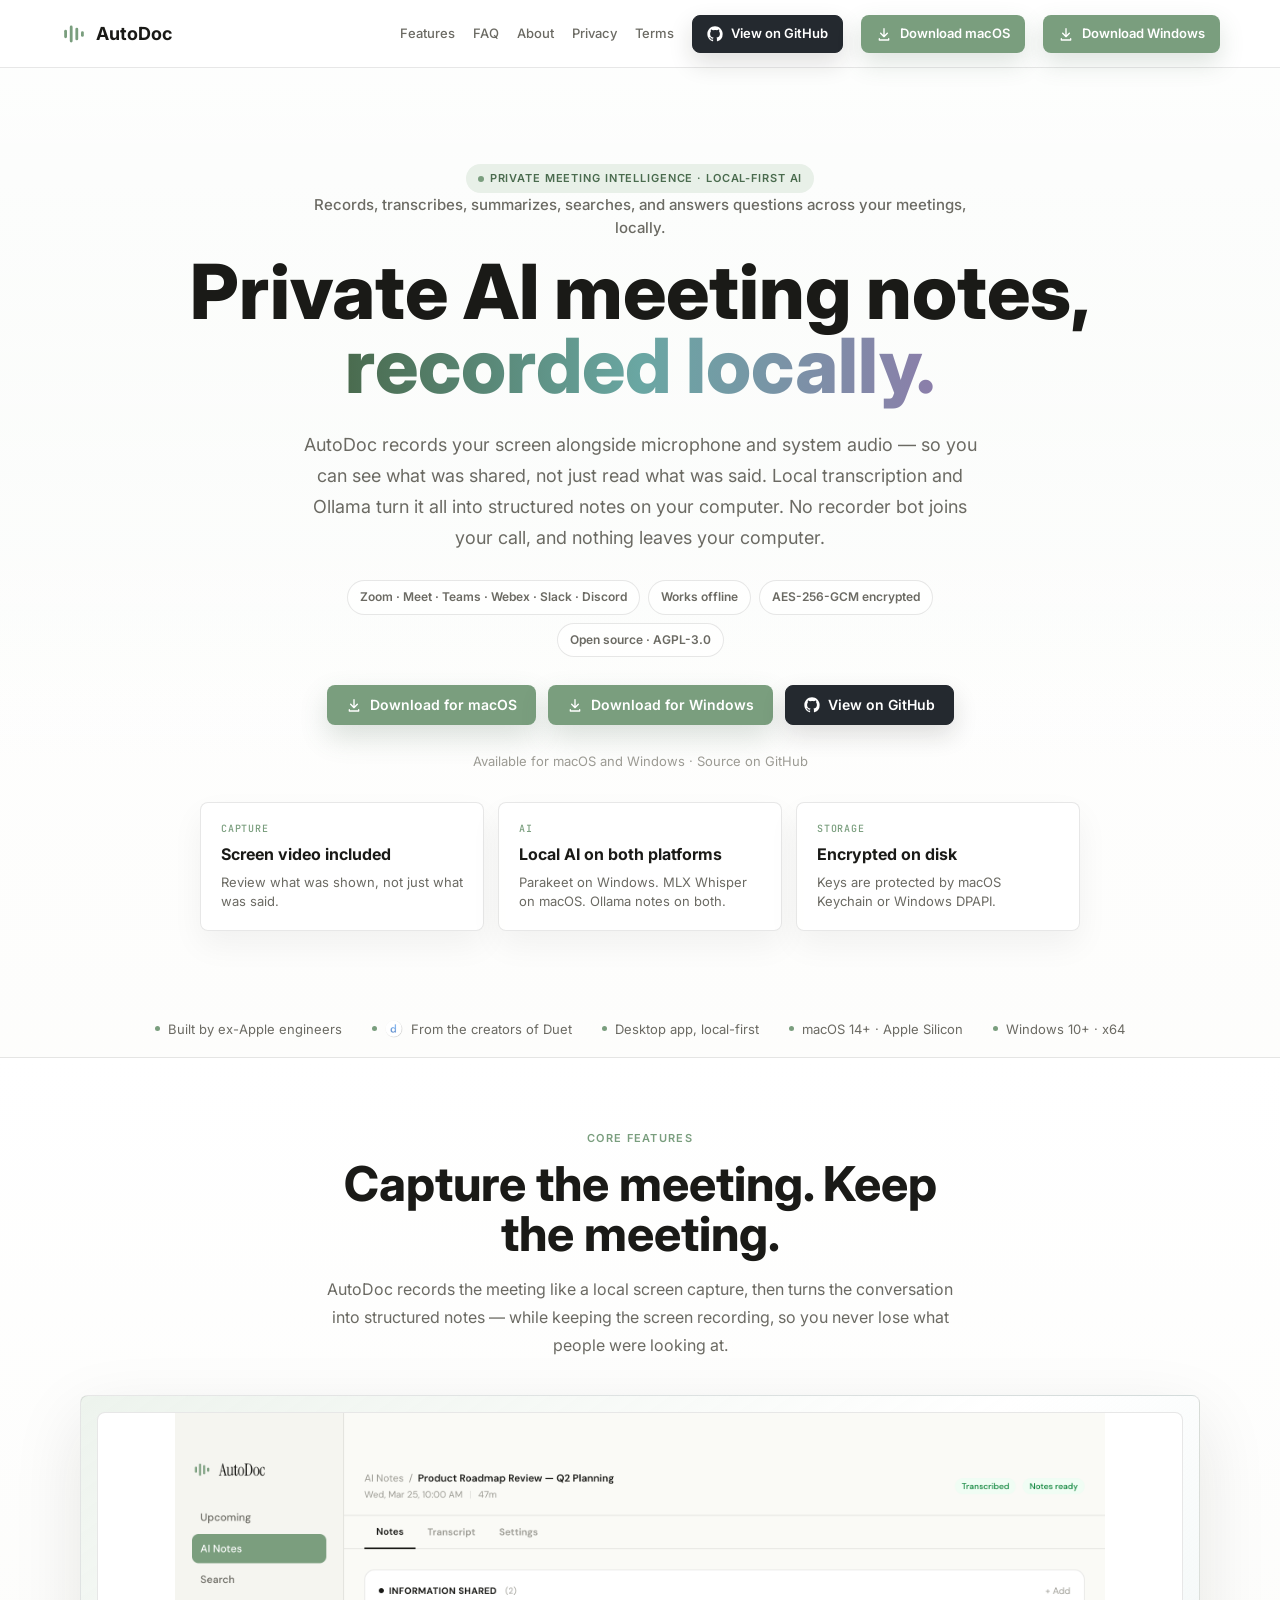
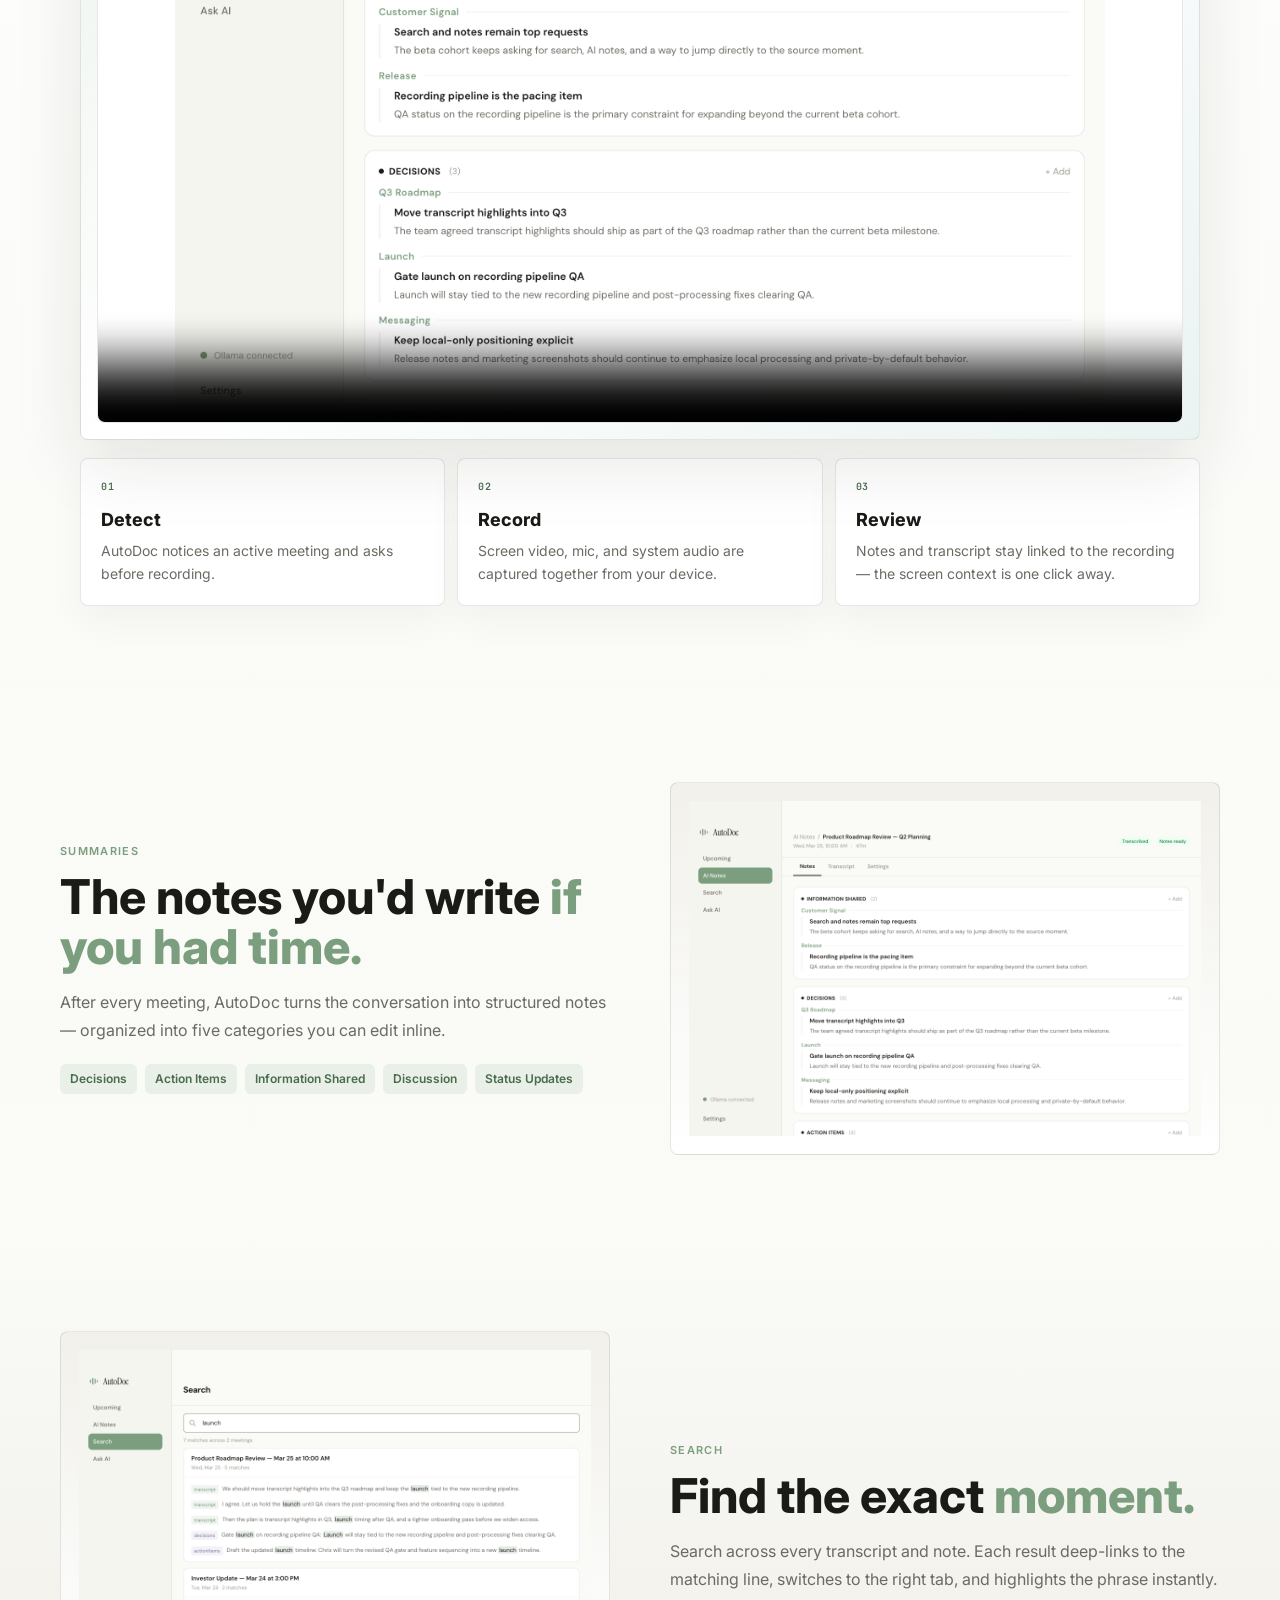
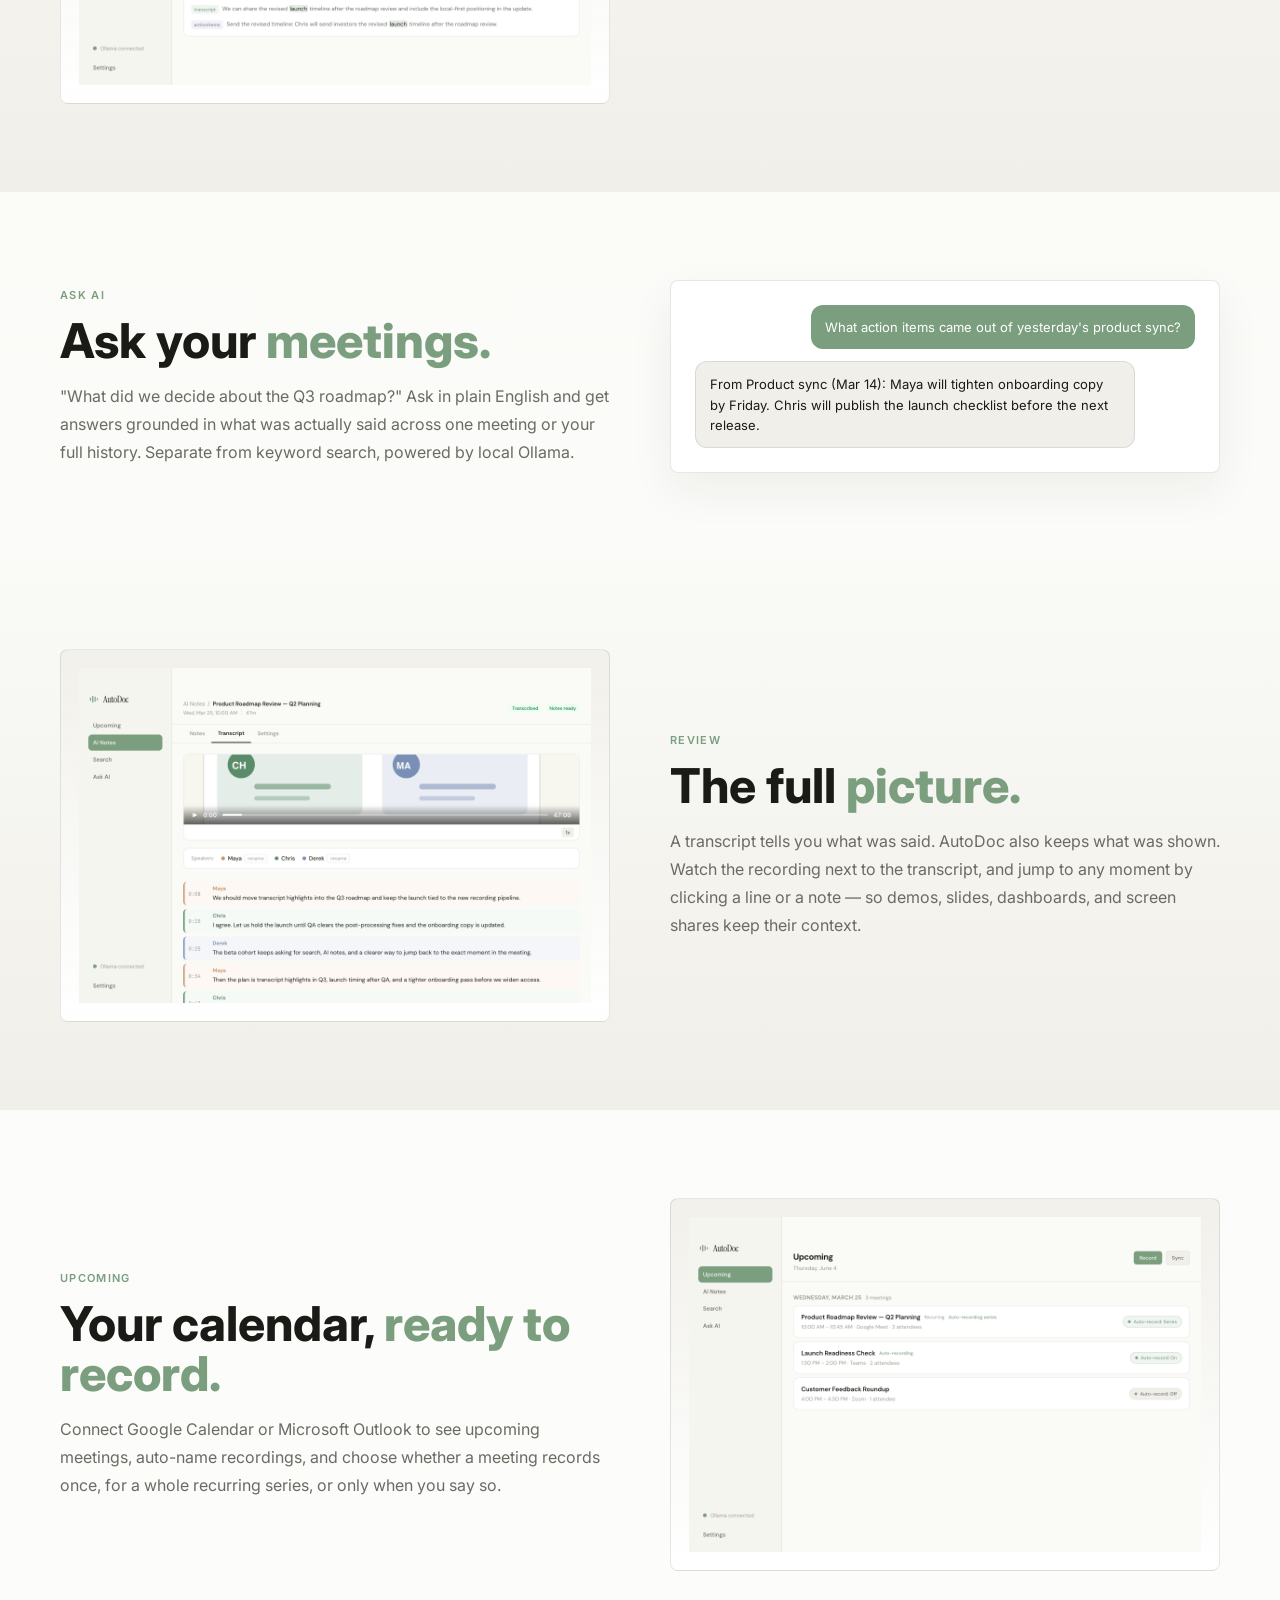
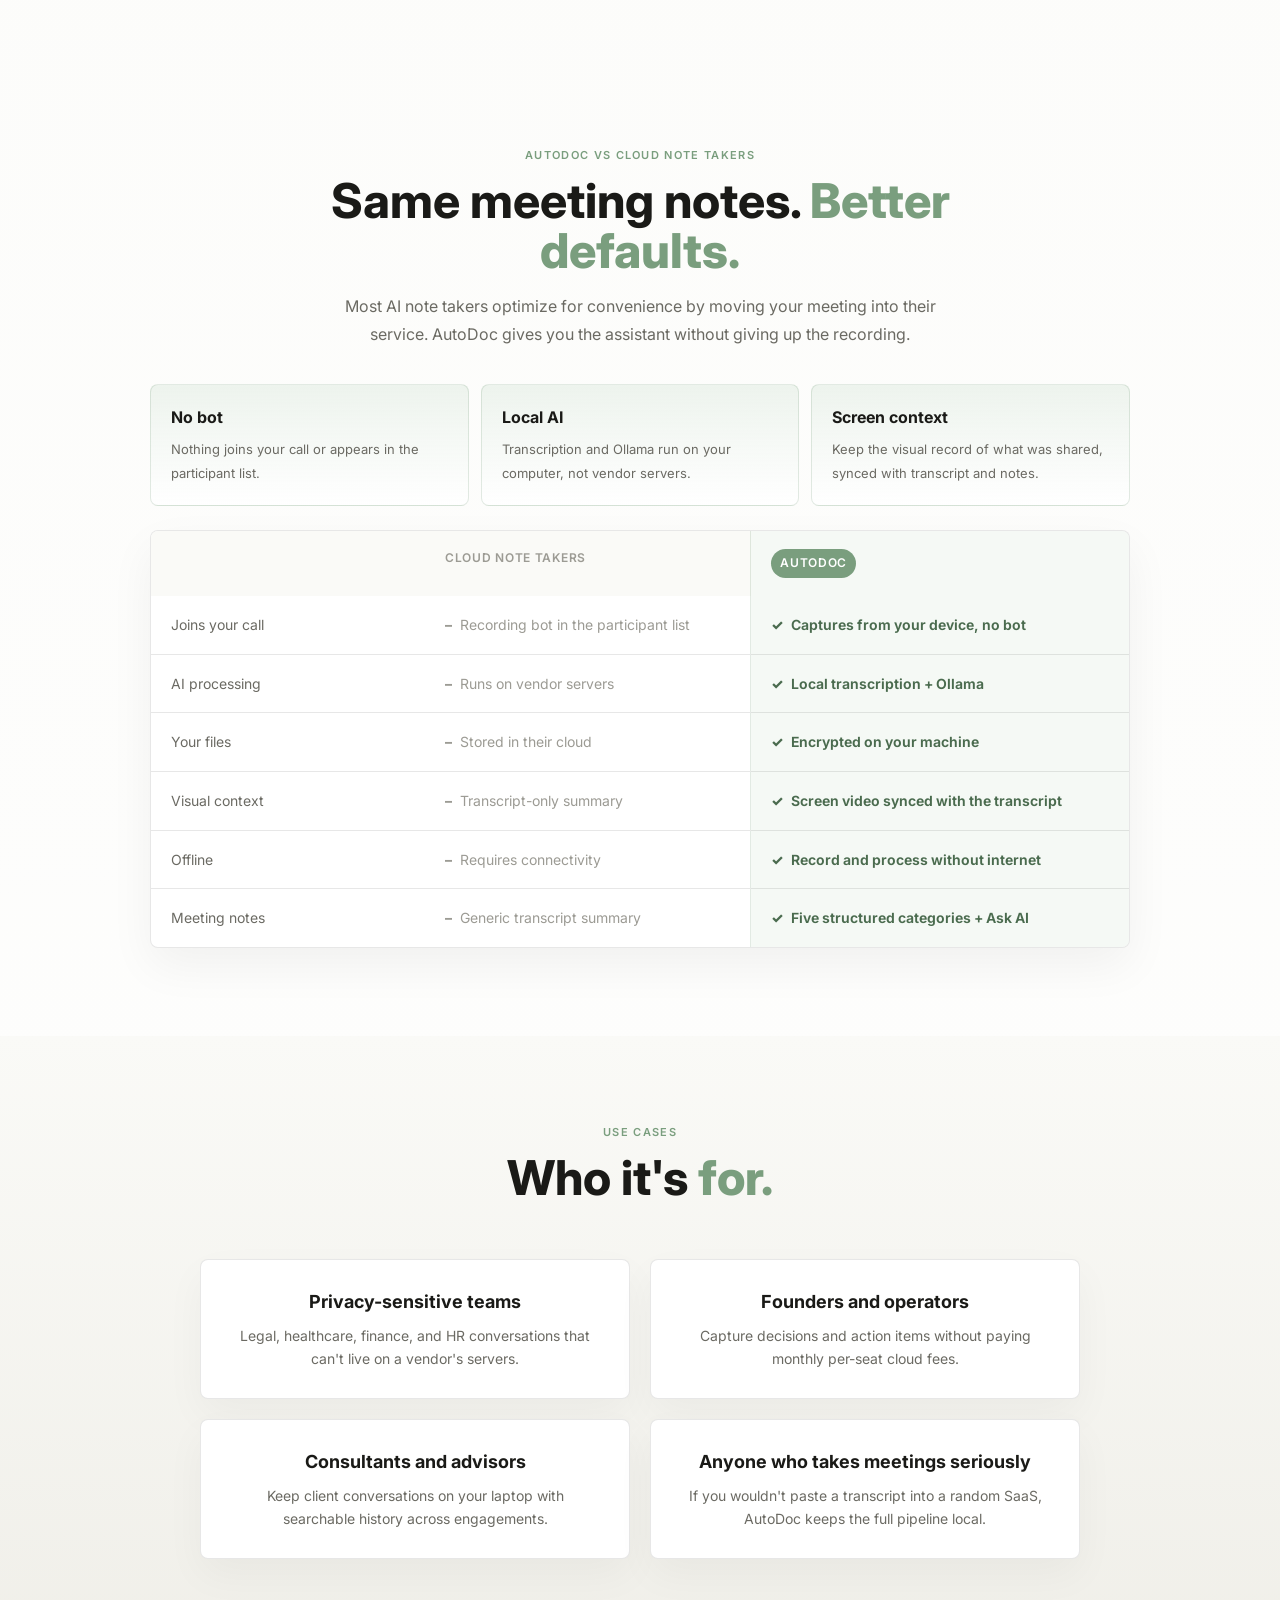
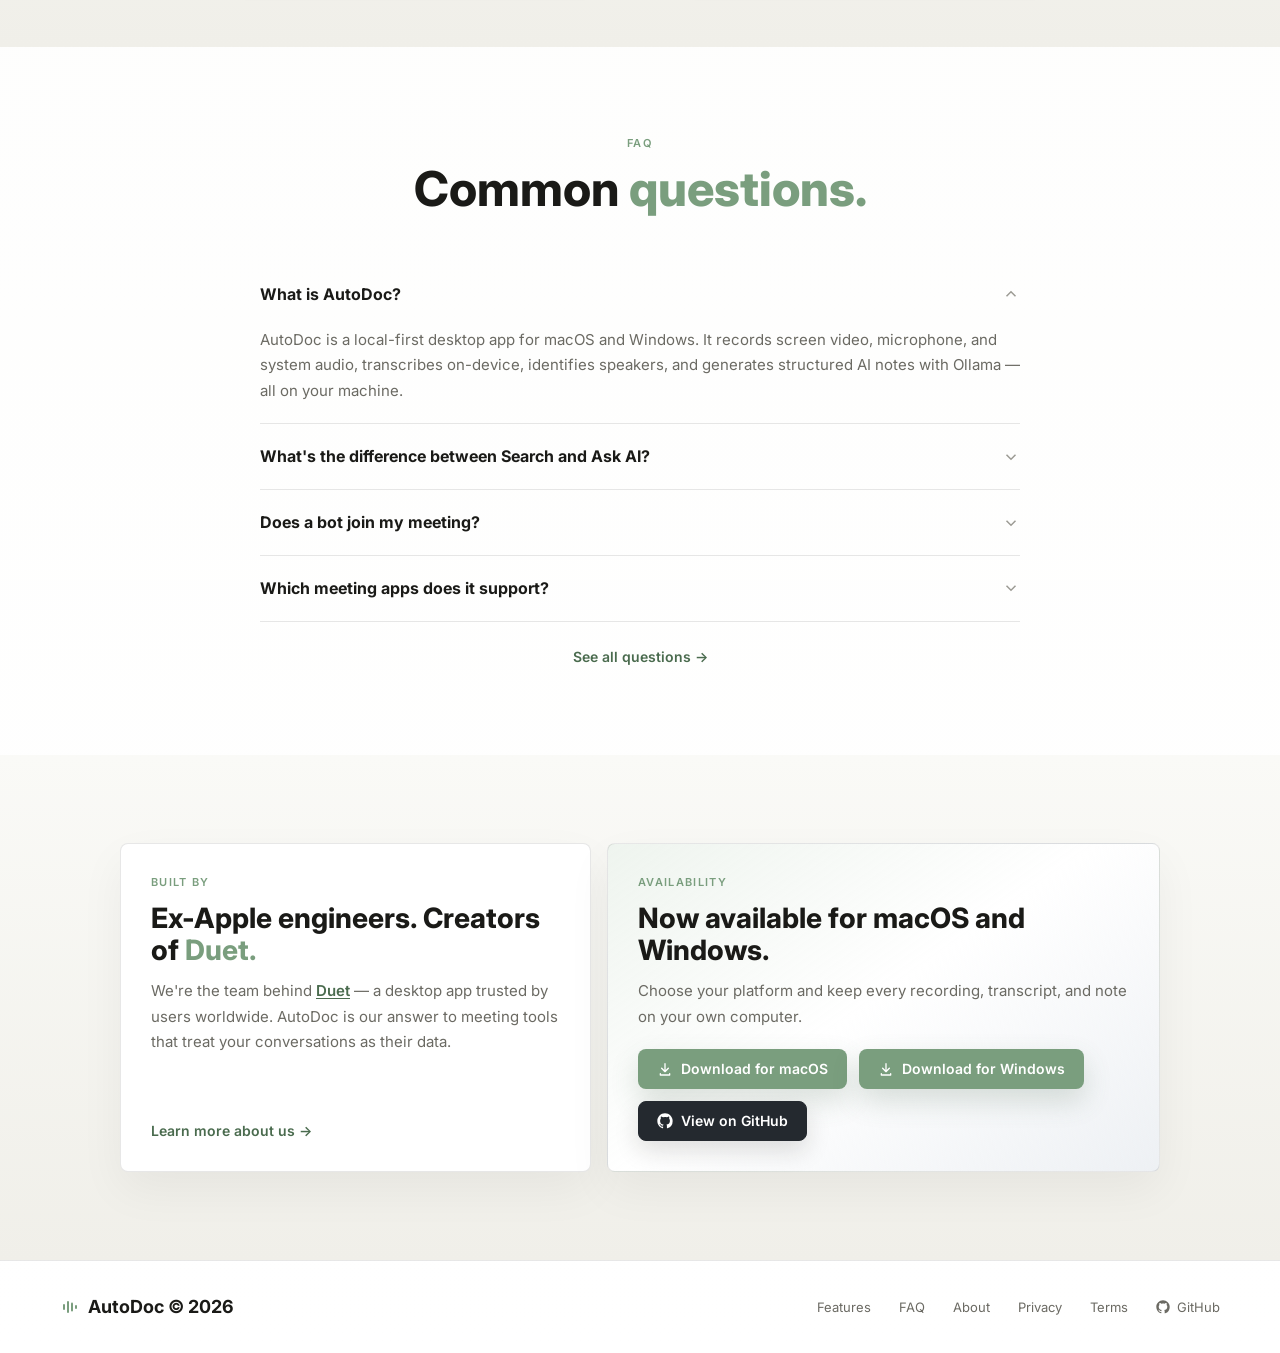
==== commit 11f721bb: "Launch Windows download experience" ====
--- a/index.html
+++ b/index.html
@@ -11,7 +11,7 @@
   <meta property="og:type" content="website">
   <link rel="preconnect" href="https://fonts.googleapis.com">
   <link href="https://fonts.googleapis.com/css2?family=Inter:opsz,wght@14..32,400;14..32,500;14..32,600;14..32,700;14..32,800&family=JetBrains+Mono:wght@400;500;600&display=swap" rel="stylesheet">
-  <link rel="stylesheet" href="css/style.css?v=20260629a">
+  <link rel="stylesheet" href="css/style.css?v=20260629b">
 </head>
 <body>
 
@@ -33,7 +33,7 @@
     <a href="/terms">Terms</a>
     <a href="https://github.com/DuetDisplay/AutoDoc#readme" class="btn btn-github btn-icon btn--nav" target="_blank" rel="noopener">View on GitHub</a>
     <a href="/download-mac" class="btn btn-sage btn-download btn-icon btn--nav">Download macOS</a>
-    <span class="btn btn-secondary is-disabled btn--nav" aria-disabled="true">Windows coming soon</span>
+    <a href="/download-windows" class="btn btn-sage btn-download btn-icon btn--nav">Download Windows</a>
   </div>
   <button class="nav-hamburger" aria-label="Menu">
     <svg width="24" height="24" viewBox="0 0 24 24" fill="none" stroke="currentColor" stroke-width="1.5" stroke-linecap="round"><line x1="4" y1="6" x2="20" y2="6"/><line x1="4" y1="12" x2="20" y2="12"/><line x1="4" y1="18" x2="20" y2="18"/></svg>
@@ -51,8 +51,8 @@
   </div>
   <div class="nav-mobile-actions">
     <a href="/download-mac" class="btn btn-primary btn-download btn-icon">Download for macOS</a>
+    <a href="/download-windows" class="btn btn-primary btn-download btn-icon">Download for Windows</a>
     <a href="https://github.com/DuetDisplay/AutoDoc#readme" class="btn btn-github btn-icon" target="_blank" rel="noopener">View on GitHub</a>
-    <span class="btn btn-secondary is-disabled" aria-disabled="true">Windows coming soon</span>
   </div>
 </div>
 
@@ -60,7 +60,7 @@
   <div class="badge">Private meeting intelligence · local-first AI</div>
   <p class="hero-category">Records, transcribes, summarizes, searches, and answers questions across your meetings, locally.</p>
   <h1 class="hero-headline">Private AI meeting notes,<br><em>recorded locally.</em></h1>
-  <p class="hero-sub">AutoDoc records your screen alongside microphone and system audio — so you can see what was shared, not just read what was said. Whisper and Ollama turn it all into structured notes on your computer. No recorder bot joins your call, and nothing leaves your computer.</p>
+  <p class="hero-sub">AutoDoc records your screen alongside microphone and system audio — so you can see what was shared, not just read what was said. Local transcription and Ollama turn it all into structured notes on your computer. No recorder bot joins your call, and nothing leaves your computer.</p>
   <div class="hero-pills">
     <span class="hero-pill">Zoom · Meet · Teams · Webex · Slack · Discord</span>
     <span class="hero-pill">Works offline</span>
@@ -69,10 +69,10 @@
   </div>
   <div class="hero-ctas">
     <a href="/download-mac" class="btn btn-primary btn-download btn-icon">Download for macOS</a>
+    <a href="/download-windows" class="btn btn-primary btn-download btn-icon">Download for Windows</a>
     <a href="https://github.com/DuetDisplay/AutoDoc#readme" class="btn btn-github btn-icon" target="_blank" rel="noopener">View on GitHub</a>
-    <span class="btn btn-secondary is-disabled" aria-disabled="true">Windows coming soon</span>
-  </div>
-  <p class="launch-note">macOS available now · Source on GitHub · Windows coming soon</p>
+  </div>
+  <p class="launch-note">Available for macOS and Windows · Source on GitHub</p>
   <div class="hero-proof">
     <div class="proof-card">
       <span class="proof-card-kicker">Capture</span>
@@ -81,13 +81,13 @@
     </div>
     <div class="proof-card">
       <span class="proof-card-kicker">AI</span>
-      <strong>Whisper + Ollama</strong>
-      <span>Transcription and notes run locally.</span>
+      <strong>Local AI on both platforms</strong>
+      <span>Parakeet on Windows. MLX Whisper on macOS. Ollama notes on both.</span>
     </div>
     <div class="proof-card">
       <span class="proof-card-kicker">Storage</span>
       <strong>Encrypted on disk</strong>
-      <span>Keys stay in your macOS Keychain.</span>
+      <span>Keys are protected by macOS Keychain or Windows DPAPI.</span>
     </div>
   </div>
 </section>
@@ -99,8 +99,8 @@
     From the creators of Duet
   </a>
   <span>Desktop app, local-first</span>
-  <span>macOS available now</span>
-  <span>Windows coming soon</span>
+  <span>macOS 14+ · Apple Silicon</span>
+  <span>Windows 10+ · x64</span>
 </div>
 
 <section class="section feature-showcase-section fade-in">
@@ -179,7 +179,7 @@
     </div>
     <div class="chat-preview" role="img" aria-label="Example Ask AI conversation">
       <div class="chat-bubble chat-bubble--user">What action items came out of yesterday's product sync?</div>
-      <div class="chat-bubble chat-bubble--assistant">From Product sync (Mar 14): Maya will tighten onboarding copy by Friday. Chris will add Windows build signing before the next beta.</div>
+      <div class="chat-bubble chat-bubble--assistant">From Product sync (Mar 14): Maya will tighten onboarding copy by Friday. Chris will publish the launch checklist before the next release.</div>
     </div>
   </div>
 </section>
@@ -223,7 +223,7 @@
     </div>
     <div class="compare-highlight">
       <strong>Local AI</strong>
-      <span>Whisper and Ollama run on your computer, not vendor servers.</span>
+      <span>Transcription and Ollama run on your computer, not vendor servers.</span>
     </div>
     <div class="compare-highlight">
       <strong>Screen context</strong>
@@ -248,7 +248,7 @@
         <tr>
           <td>AI processing</td>
           <td><span class="compare-miss">Runs on vendor servers</span></td>
-          <td><span class="compare-win">Whisper + Ollama on your computer</span></td>
+          <td><span class="compare-win">Local transcription + Ollama</span></td>
         </tr>
         <tr>
           <td>Your files</td>
@@ -311,7 +311,7 @@
         What is AutoDoc?
         <svg viewBox="0 0 24 24" fill="none" stroke="currentColor" stroke-width="2" aria-hidden="true"><path d="M6 9l6 6 6-6"/></svg>
       </button>
-      <div class="faq-answer">AutoDoc is a local-first desktop app for macOS that records screen video, microphone, and system audio, transcribes with Whisper, identifies speakers, and generates structured AI notes with Ollama, all on your machine.</div>
+      <div class="faq-answer">AutoDoc is a local-first desktop app for macOS and Windows. It records screen video, microphone, and system audio, transcribes on-device, identifies speakers, and generates structured AI notes with Ollama — all on your machine.</div>
     </div>
     <div class="faq-item">
       <button class="faq-question" type="button" aria-expanded="false">
@@ -348,12 +348,12 @@
     </div>
     <div class="closing-card closing-card--availability">
       <div class="section-label">Availability</div>
-      <h2 class="closing-title">macOS is available now. Windows is coming soon.</h2>
-      <p>Download AutoDoc for macOS or inspect the source on GitHub. The Windows build is the next release target.</p>
+      <h2 class="closing-title">Now available for macOS and Windows.</h2>
+      <p>Choose your platform and keep every recording, transcript, and note on your own computer.</p>
       <div class="cta-buttons cta-buttons--left">
         <a href="/download-mac" class="btn btn-primary btn-download btn-icon">Download for macOS</a>
+        <a href="/download-windows" class="btn btn-primary btn-download btn-icon">Download for Windows</a>
         <a href="https://github.com/DuetDisplay/AutoDoc#readme" class="btn btn-github btn-icon" target="_blank" rel="noopener">View on GitHub</a>
-        <span class="btn btn-secondary is-disabled" aria-disabled="true">Windows coming soon</span>
       </div>
     </div>
   </div>
--- a/css/style.css
+++ b/css/style.css
@@ -399,11 +399,6 @@
 }
 
 @media (prefers-color-scheme: dark) {
-  .btn-primary {
-    background: var(--text);
-    color: var(--bg);
-  }
-
   .btn-primary.is-disabled,
   .btn-sage.is-disabled,
   .nav-links .btn-sage.is-disabled {
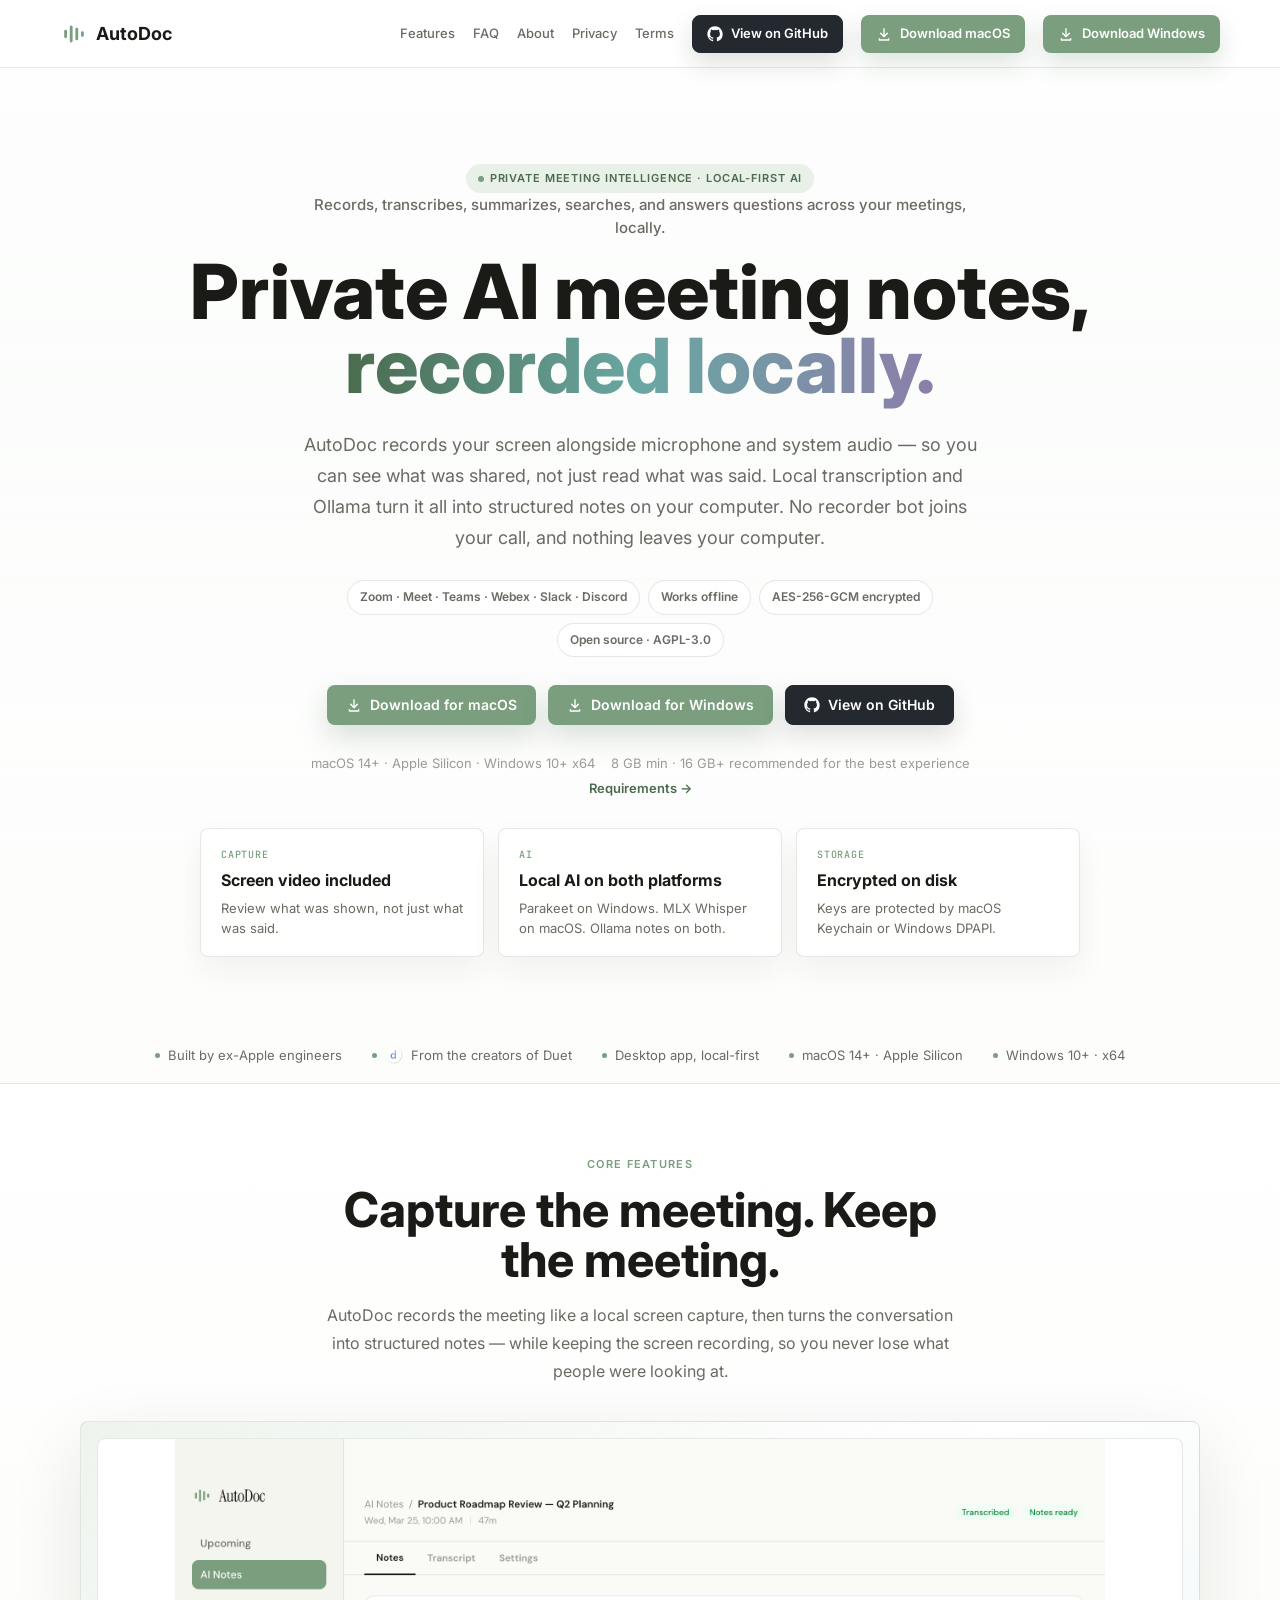
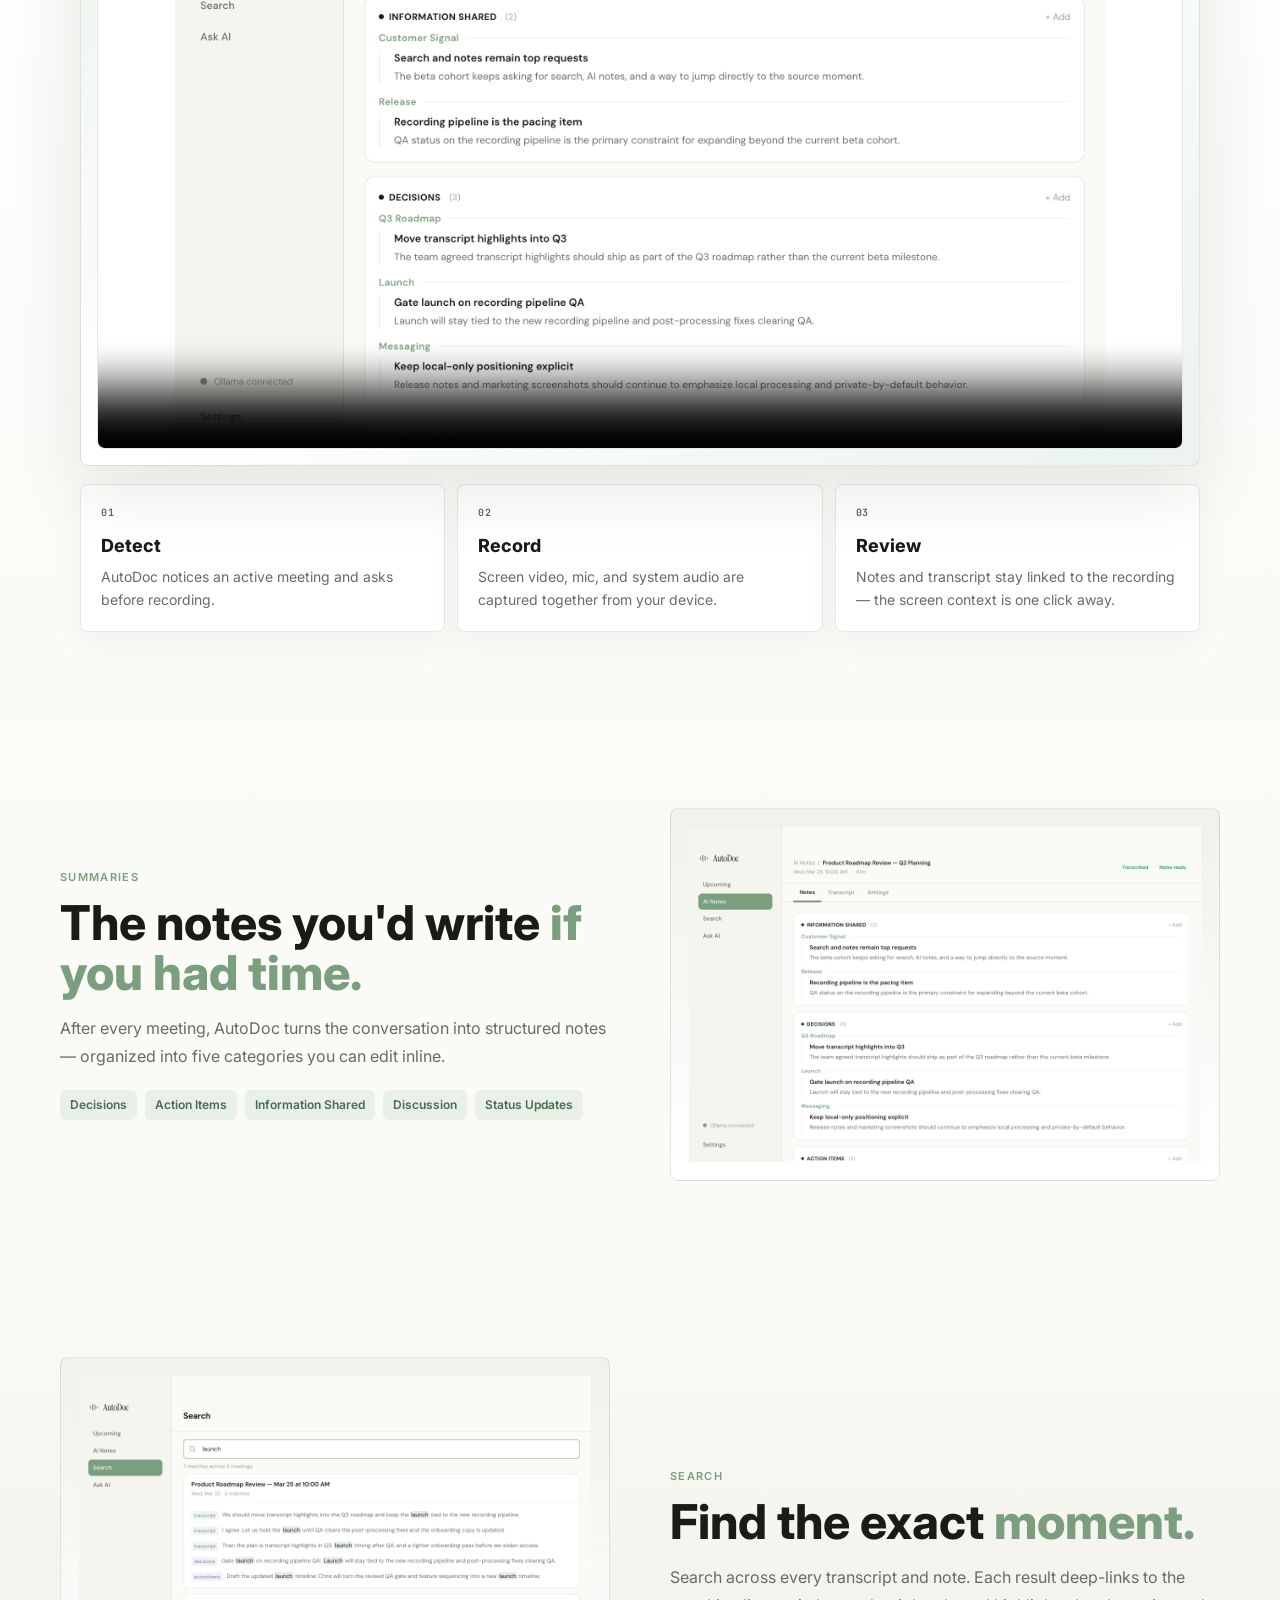
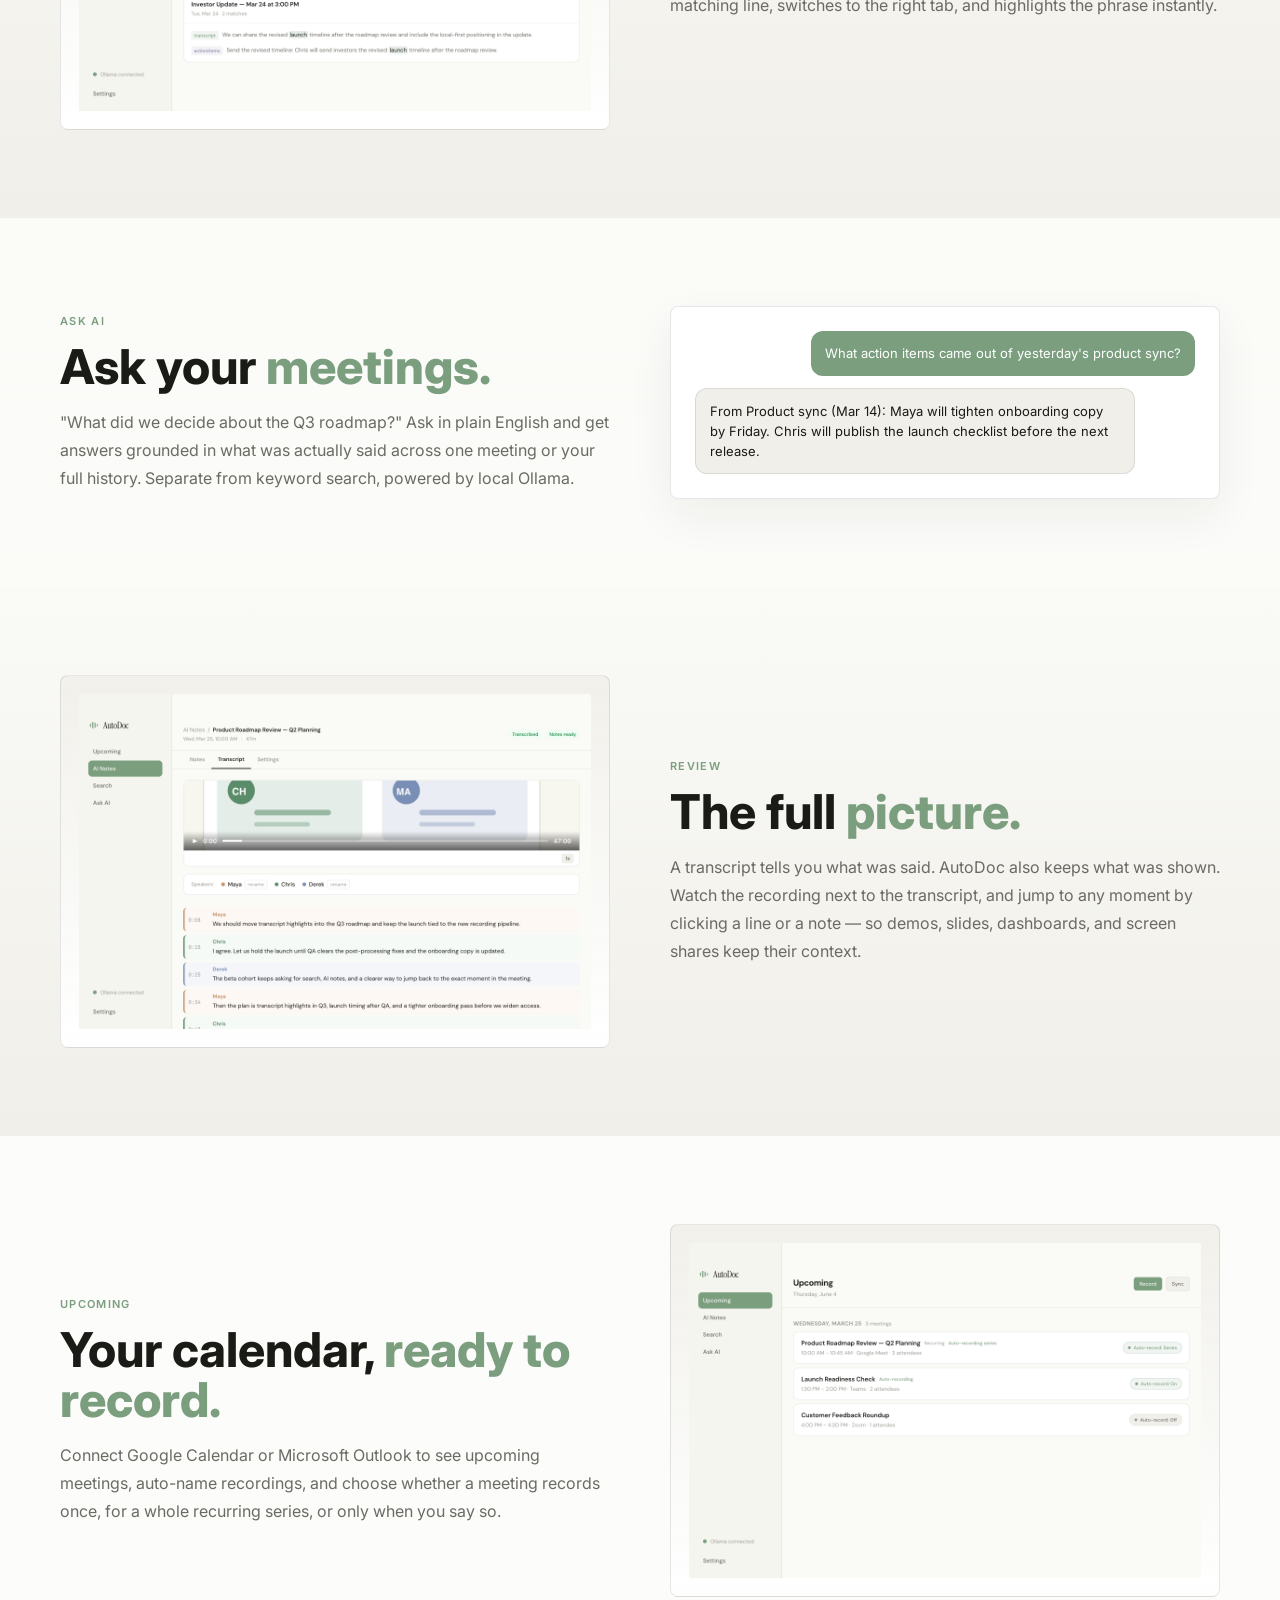
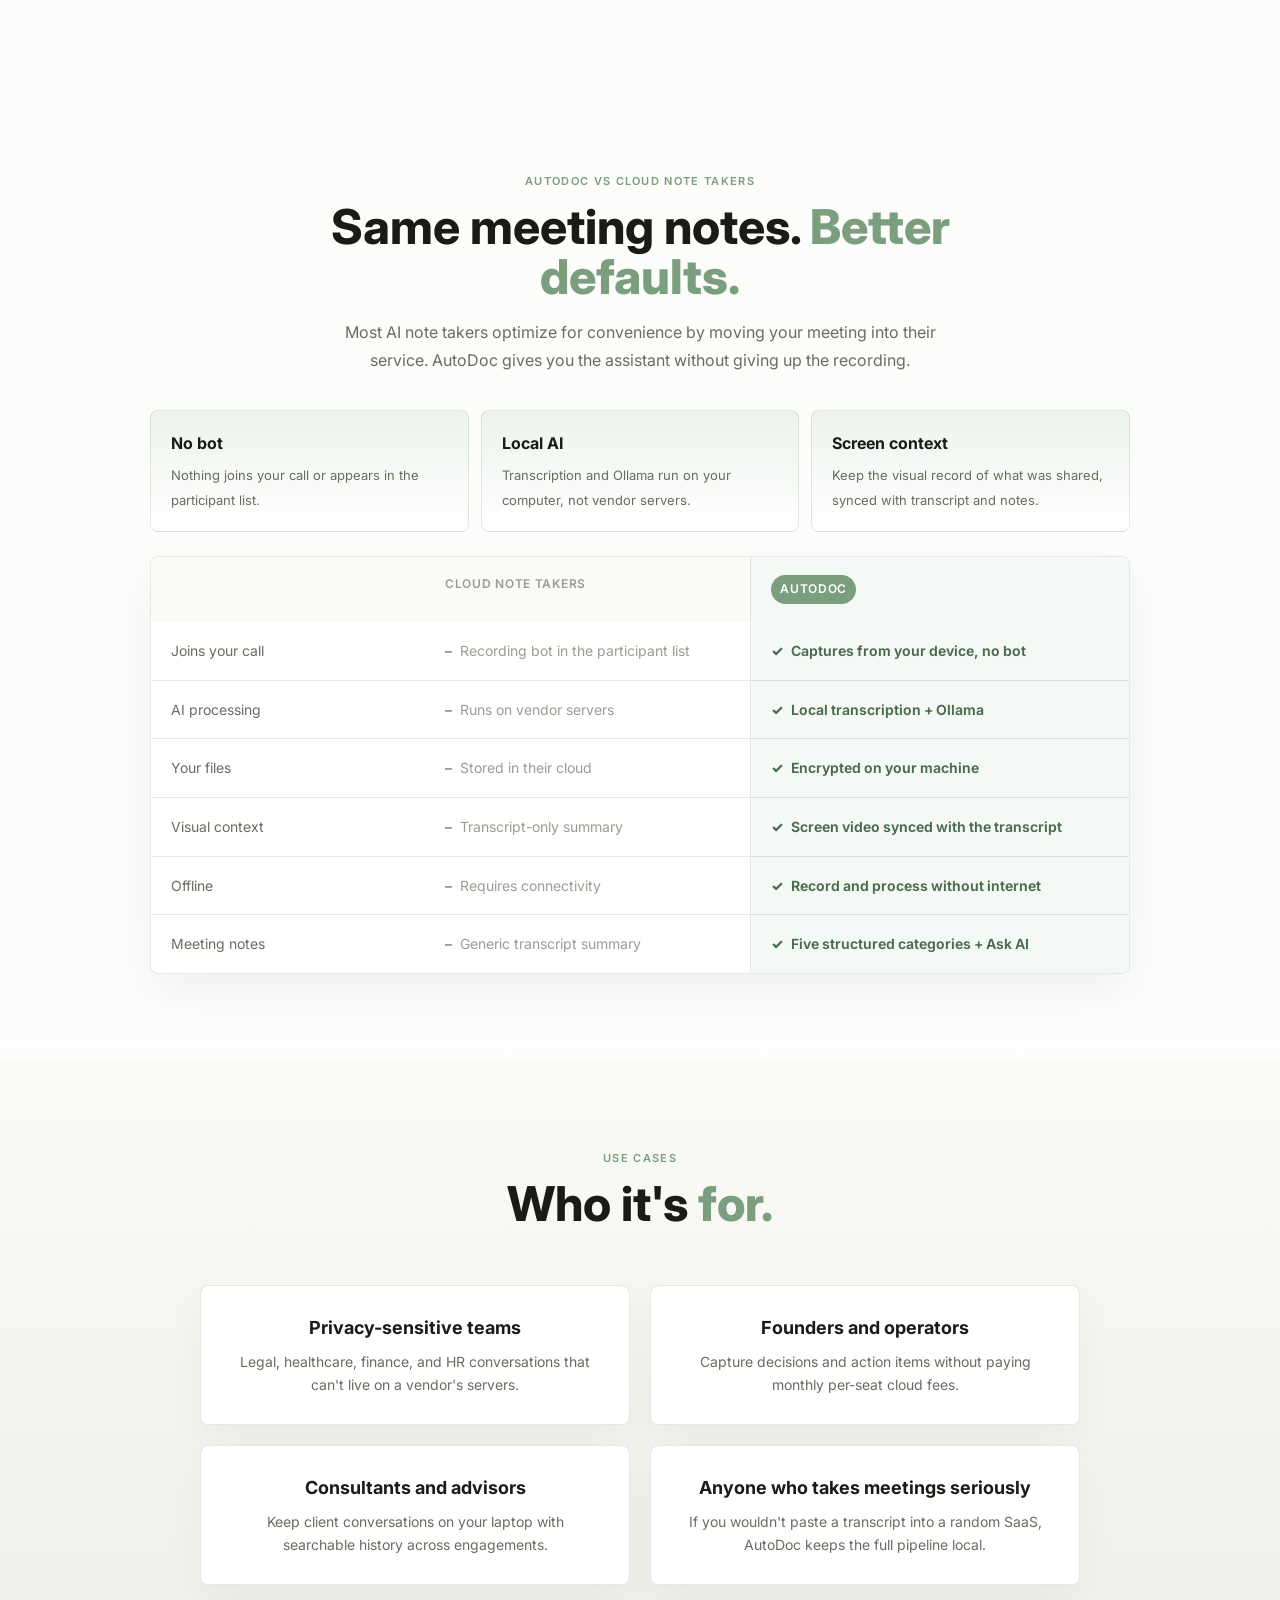
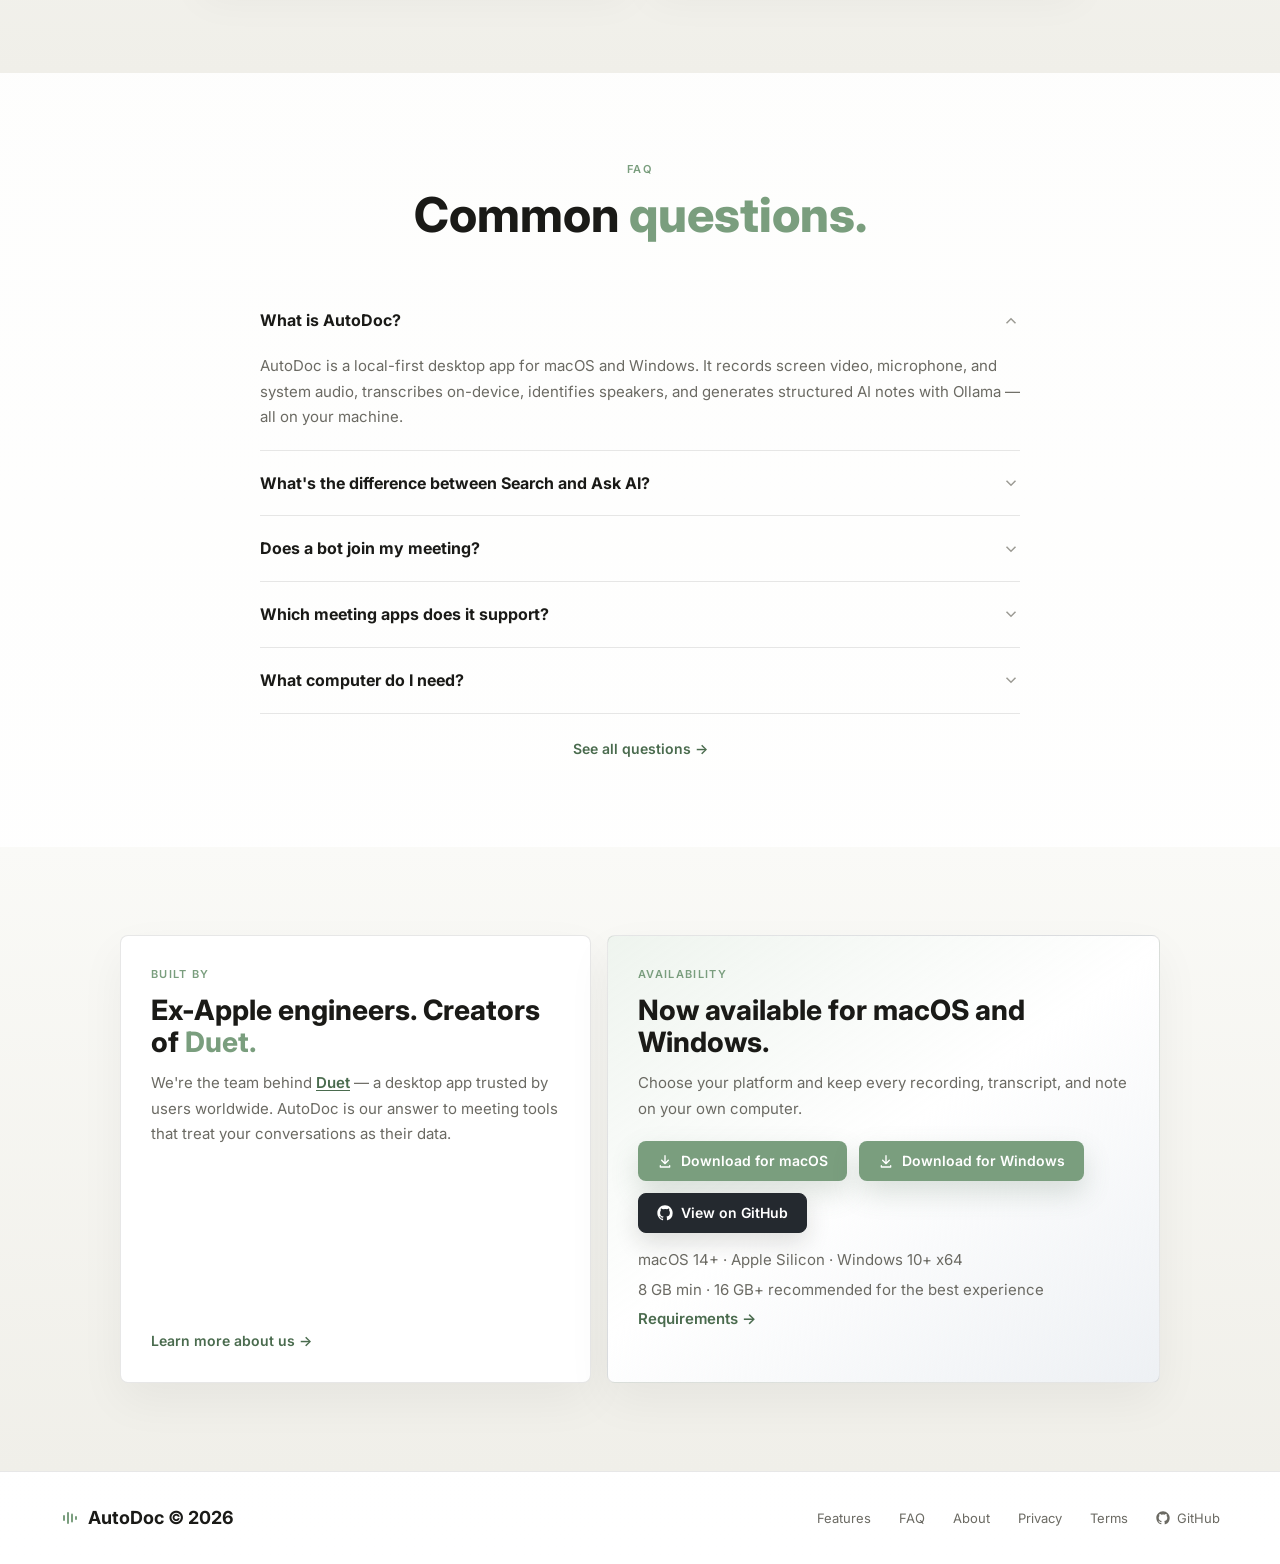
==== commit 803c5e94: "Show 8 GB min and 16 GB+ recommended next to the download buttons. Co-authored-by: Cursor <cursorage" ====
--- a/index.html
+++ b/index.html
@@ -11,7 +11,7 @@
   <meta property="og:type" content="website">
   <link rel="preconnect" href="https://fonts.googleapis.com">
   <link href="https://fonts.googleapis.com/css2?family=Inter:opsz,wght@14..32,400;14..32,500;14..32,600;14..32,700;14..32,800&family=JetBrains+Mono:wght@400;500;600&display=swap" rel="stylesheet">
-  <link rel="stylesheet" href="css/style.css?v=20260629b">
+  <link rel="stylesheet" href="css/style.css?v=20260820">
 </head>
 <body>
 
@@ -72,7 +72,11 @@
     <a href="/download-windows" class="btn btn-primary btn-download btn-icon">Download for Windows</a>
     <a href="https://github.com/DuetDisplay/AutoDoc#readme" class="btn btn-github btn-icon" target="_blank" rel="noopener">View on GitHub</a>
   </div>
-  <p class="launch-note">Available for macOS and Windows · Source on GitHub</p>
+  <p class="download-note">
+    <span>macOS 14+ · Apple Silicon · Windows 10+ x64</span>
+    <span>8 GB min · 16 GB+ recommended for the best experience</span>
+    <a href="/faq#requirements">Requirements →</a>
+  </p>
   <div class="hero-proof">
     <div class="proof-card">
       <span class="proof-card-kicker">Capture</span>
@@ -334,6 +338,13 @@
       </button>
       <div class="faq-answer">AutoDoc has been tested with Zoom, Google Meet, Microsoft Teams, Webex, Slack, Discord, and browser-based calls. Because it captures system audio directly, it should work with most meeting applications without platform-specific integrations.</div>
     </div>
+    <div class="faq-item">
+      <button class="faq-question" type="button" aria-expanded="false">
+        What computer do I need?
+        <svg viewBox="0 0 24 24" fill="none" stroke="currentColor" stroke-width="2" aria-hidden="true"><path d="M6 9l6 6 6-6"/></svg>
+      </button>
+      <div class="faq-answer">macOS 14+ on Apple Silicon, or Windows 10+ on 64-bit x64. <strong>8 GB RAM is supported; 16 GB+ is recommended for the best experience</strong> on both platforms. On 8 GB, AutoDoc uses a smaller local model and takes longer after the meeting. <a href="/faq#requirements">See full requirements</a>.</div>
+    </div>
   </div>
   <a href="/faq" class="faq-teaser-link">See all questions →</a>
 </section>
@@ -355,6 +366,11 @@
         <a href="/download-windows" class="btn btn-primary btn-download btn-icon">Download for Windows</a>
         <a href="https://github.com/DuetDisplay/AutoDoc#readme" class="btn btn-github btn-icon" target="_blank" rel="noopener">View on GitHub</a>
       </div>
+      <p class="download-note download-note--left">
+        <span>macOS 14+ · Apple Silicon · Windows 10+ x64</span>
+        <span>8 GB min · 16 GB+ recommended for the best experience</span>
+        <a href="/faq#requirements">Requirements →</a>
+      </p>
     </div>
   </div>
 </section>
--- a/css/style.css
+++ b/css/style.css
@@ -1225,6 +1225,81 @@
   margin-top: 10px;
 }
 
+.download-note {
+  display: flex;
+  flex-wrap: wrap;
+  justify-content: center;
+  gap: 4px 16px;
+  max-width: 760px;
+  margin: 12px auto 0;
+  font-size: 13px;
+  line-height: 1.55;
+  color: var(--text-tertiary);
+}
+
+.download-note a {
+  color: var(--sage-dark);
+  font-weight: 600;
+  text-decoration: none;
+}
+
+.download-note a:hover {
+  text-decoration: underline;
+  text-underline-offset: 0.15em;
+}
+
+.download-note--left {
+  justify-content: flex-start;
+  margin-left: 0;
+  margin-right: 0;
+}
+
+.cta-section .download-note,
+.closing-card .download-note {
+  margin-top: 14px;
+}
+
+.req-table-wrap {
+  overflow-x: auto;
+  margin: 14px 0;
+  border: 1px solid var(--border);
+  border-radius: var(--radius);
+  background: var(--bg-card);
+}
+
+.req-table {
+  width: 100%;
+  border-collapse: collapse;
+  font-size: 14px;
+}
+
+.req-table th,
+.req-table td {
+  padding: 10px 12px;
+  text-align: left;
+  vertical-align: top;
+  border-bottom: 1px solid var(--border);
+}
+
+.req-table thead th {
+  font-size: 12px;
+  font-weight: 700;
+  color: var(--text);
+  background: var(--bg-deep);
+}
+
+.req-table tbody th {
+  width: 92px;
+  font-weight: 700;
+  color: var(--text);
+  white-space: nowrap;
+}
+
+.req-table tr:last-child th,
+.req-table tr:last-child td {
+  border-bottom: none;
+}
+
 .credibility-strip {
   display: flex;
   flex-wrap: wrap;
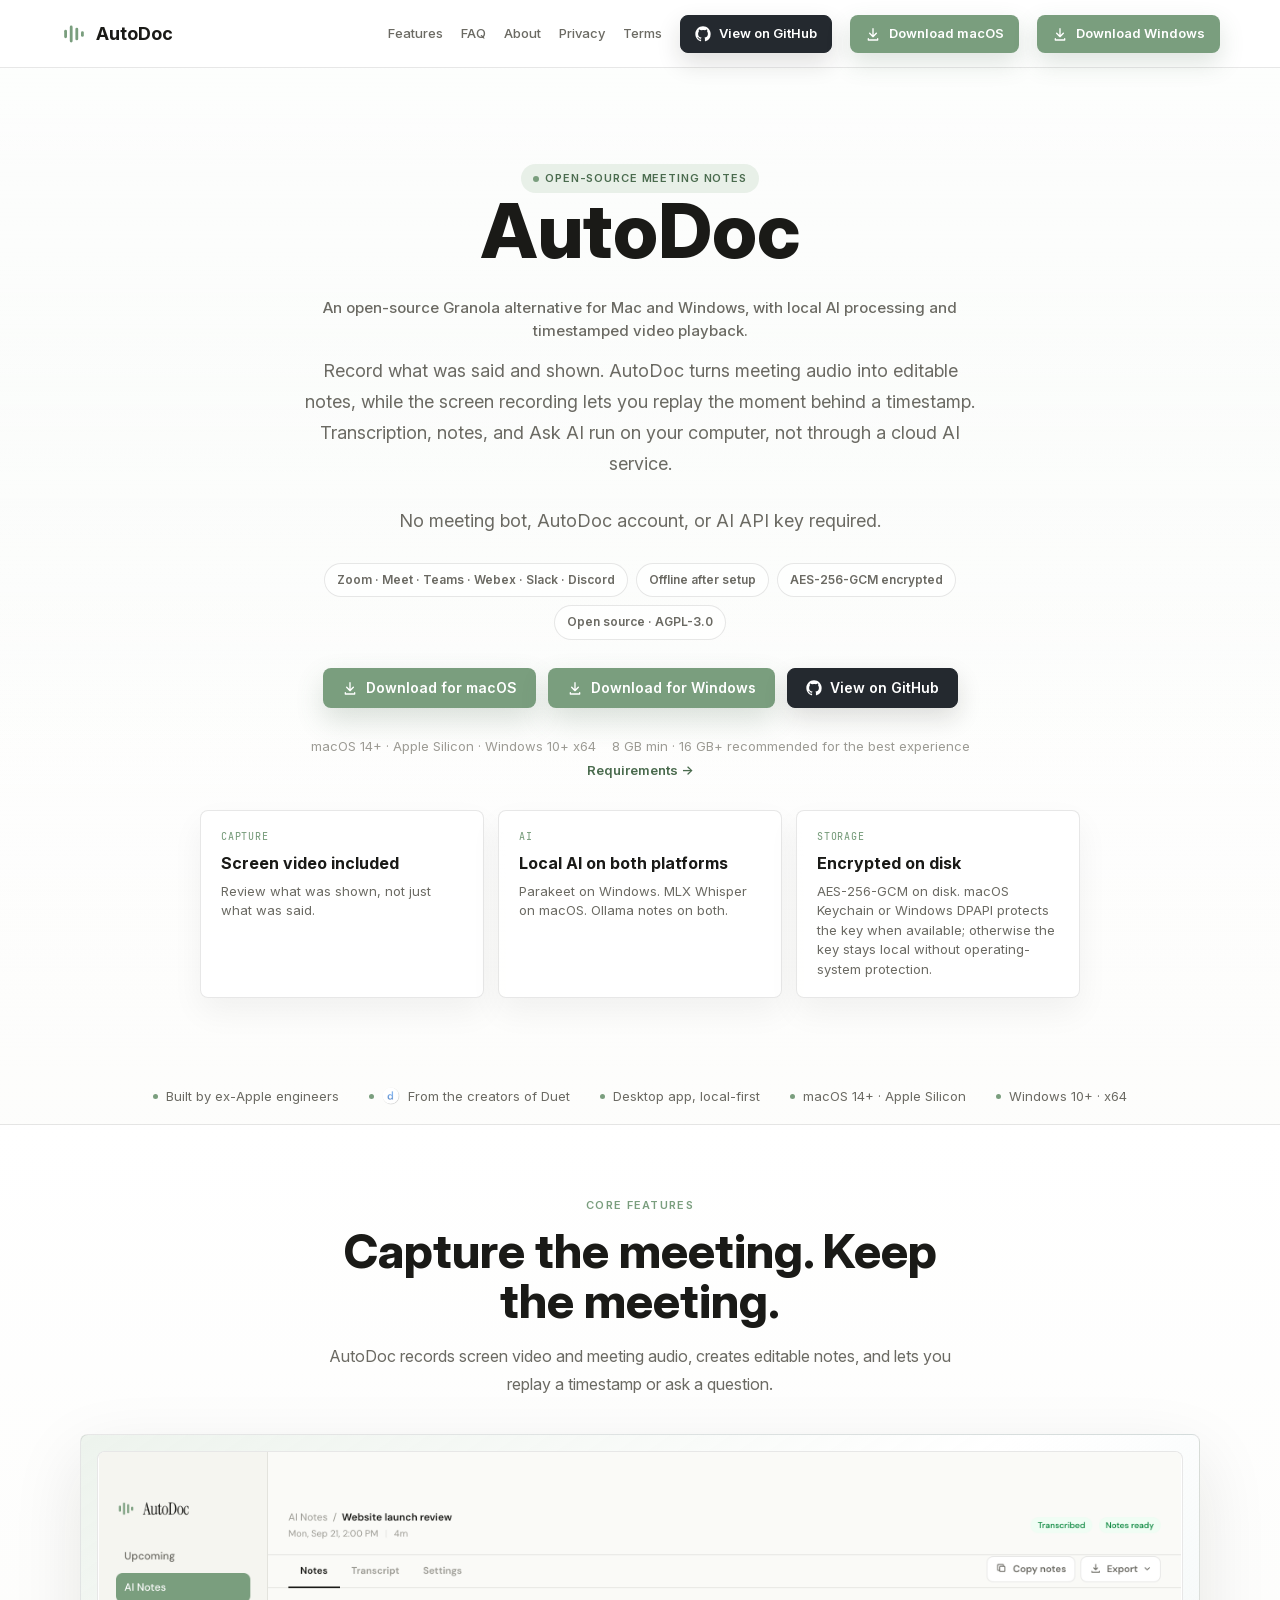
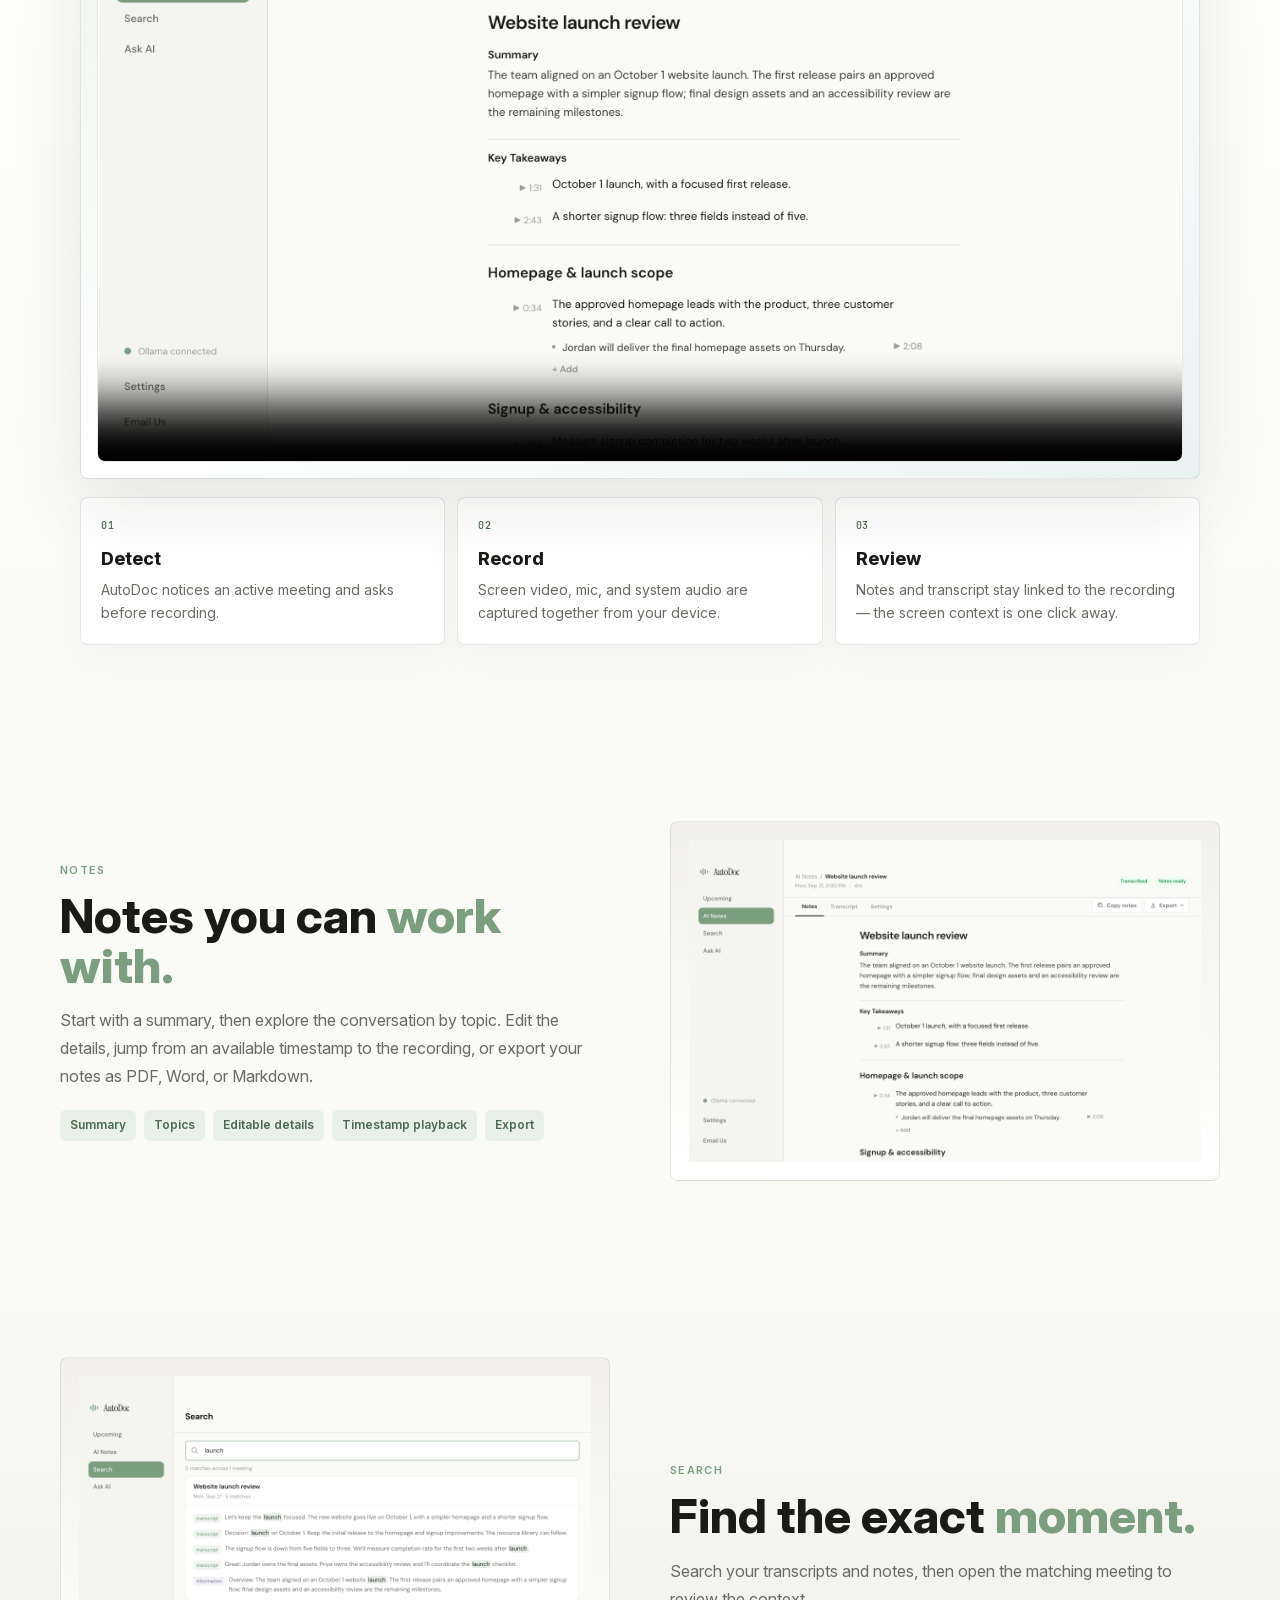
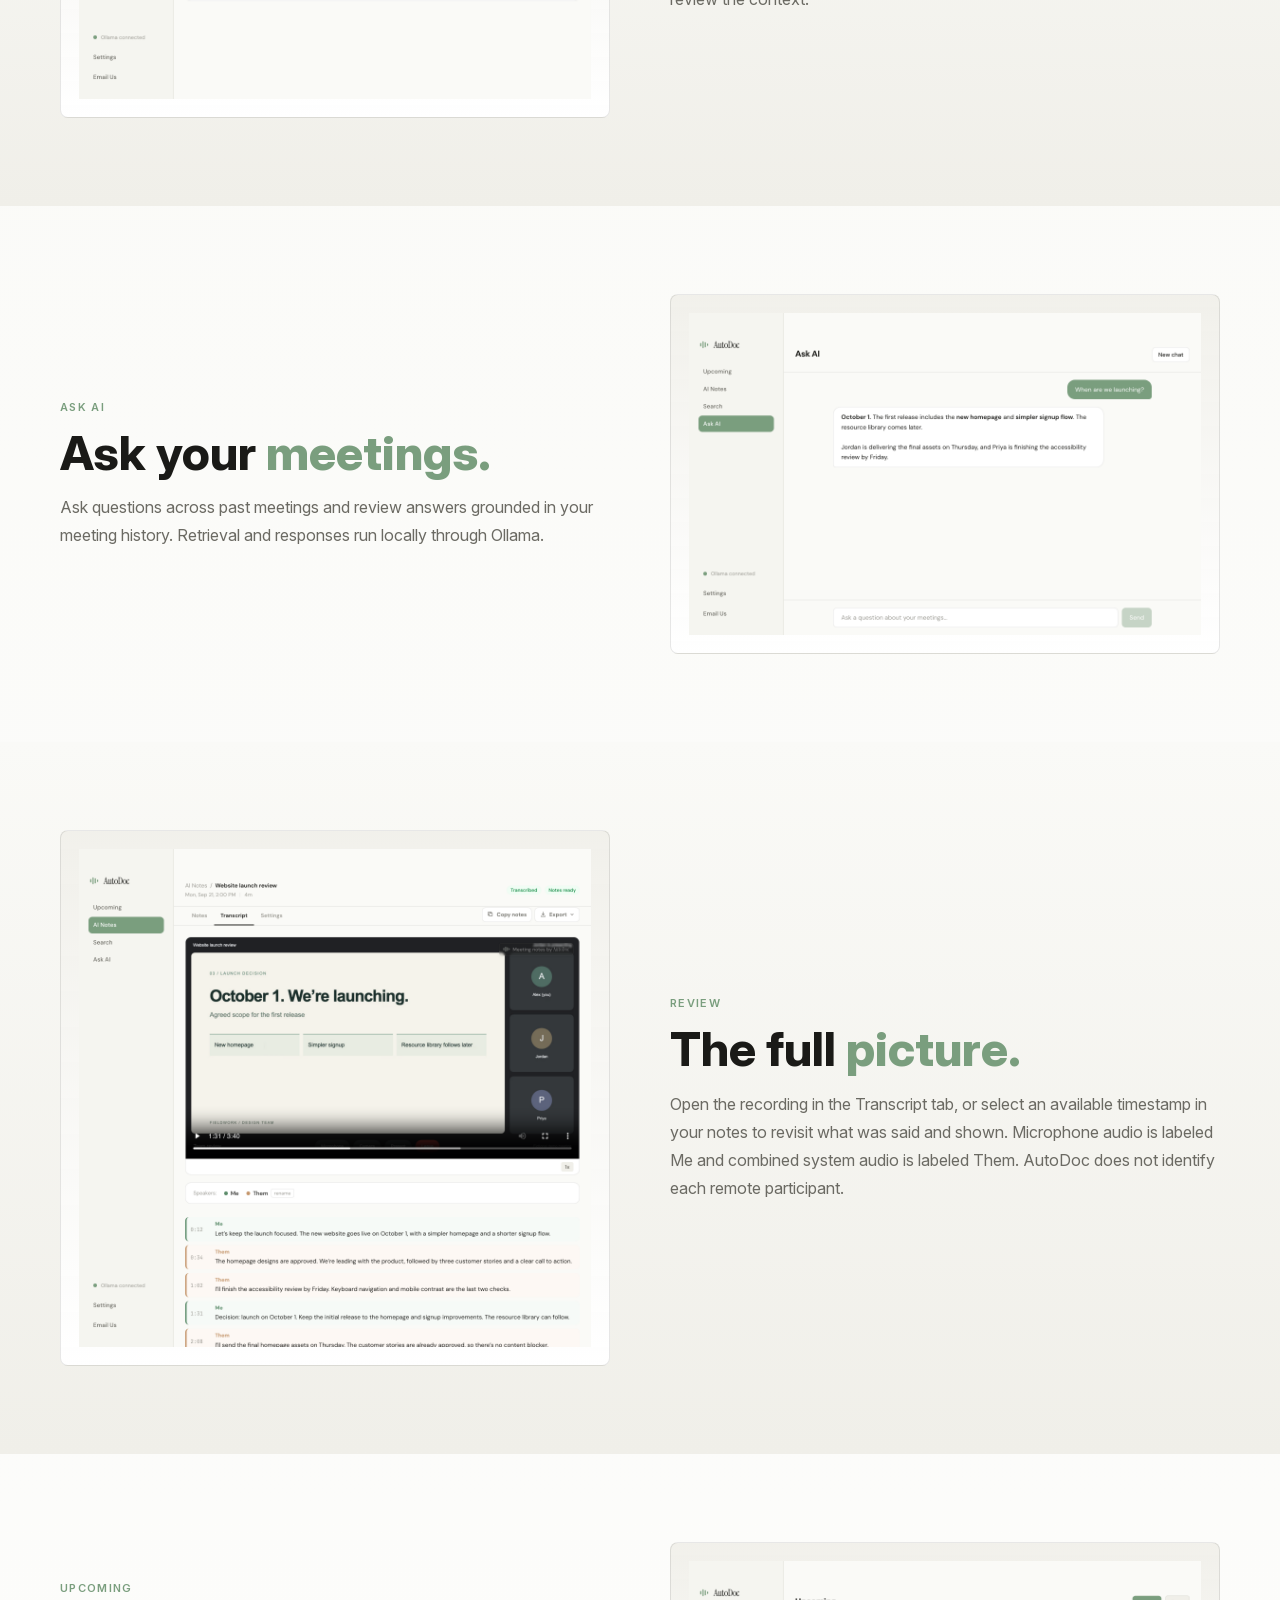
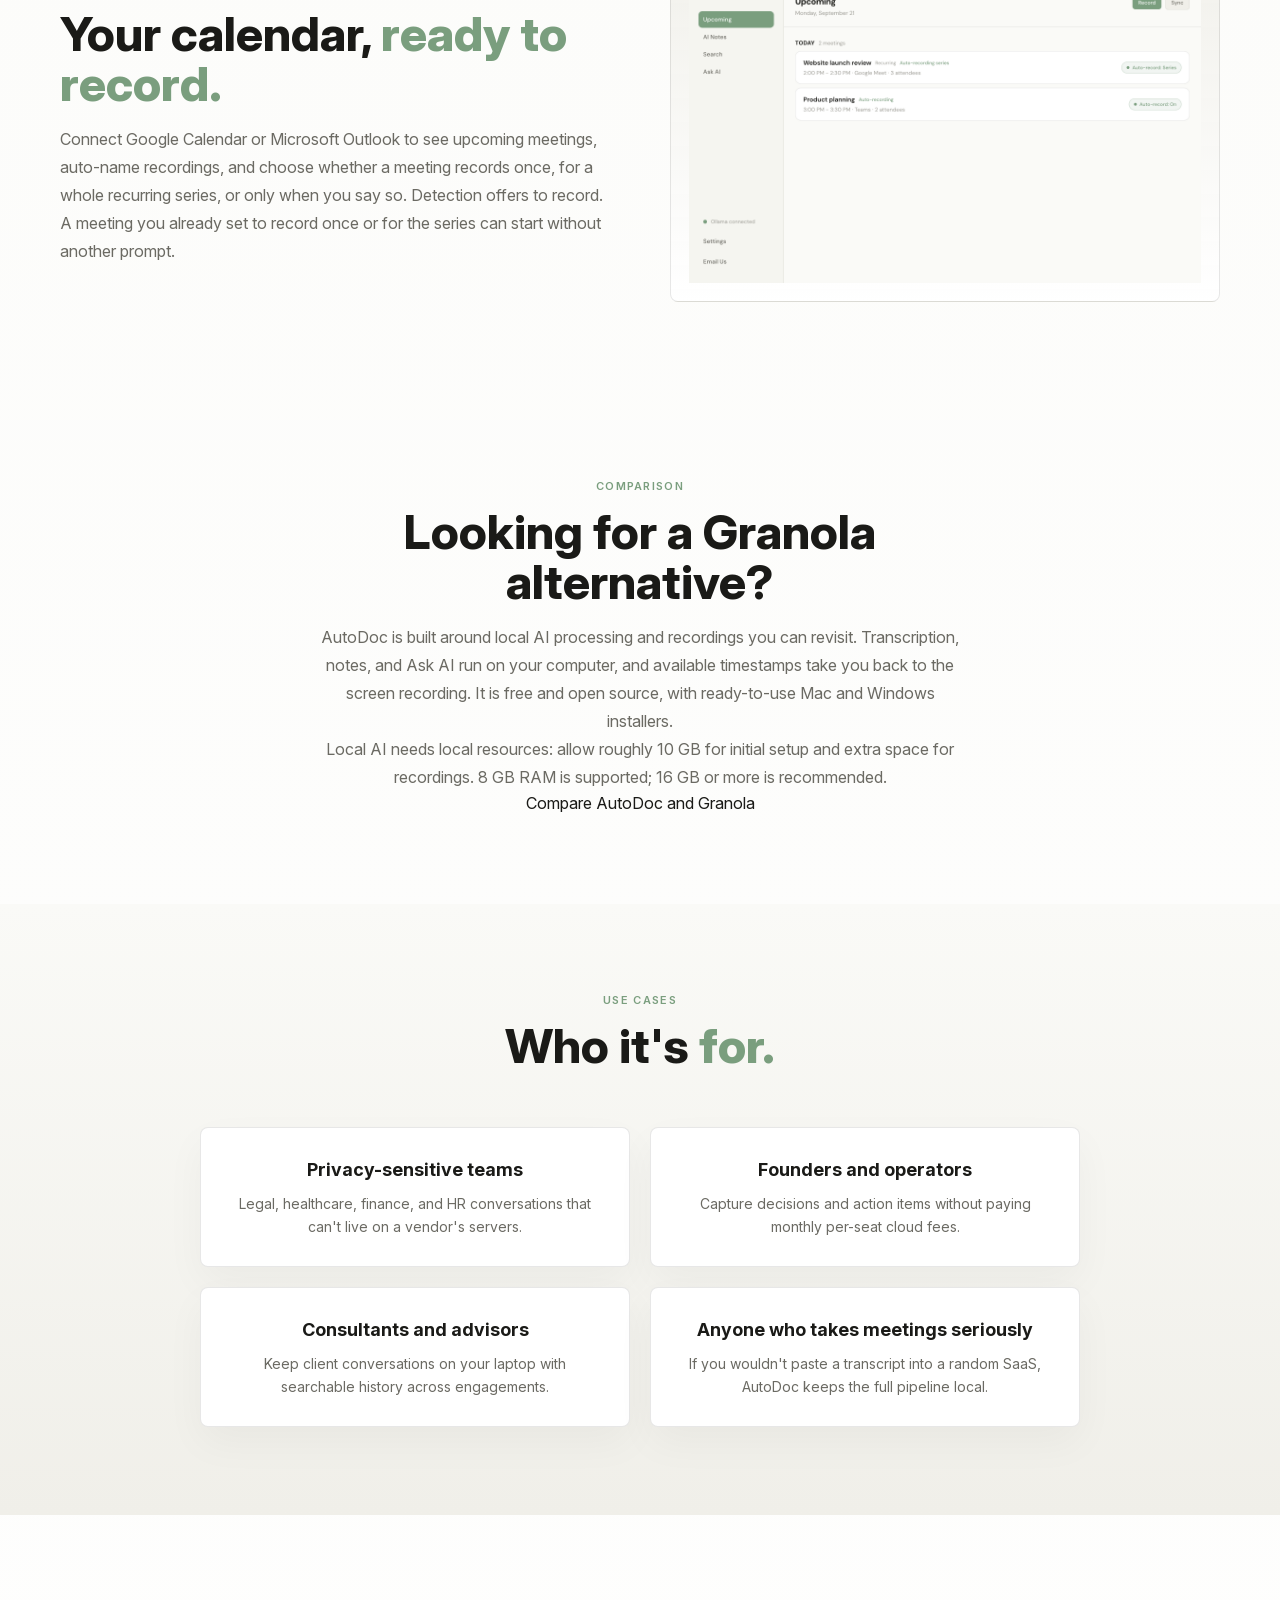
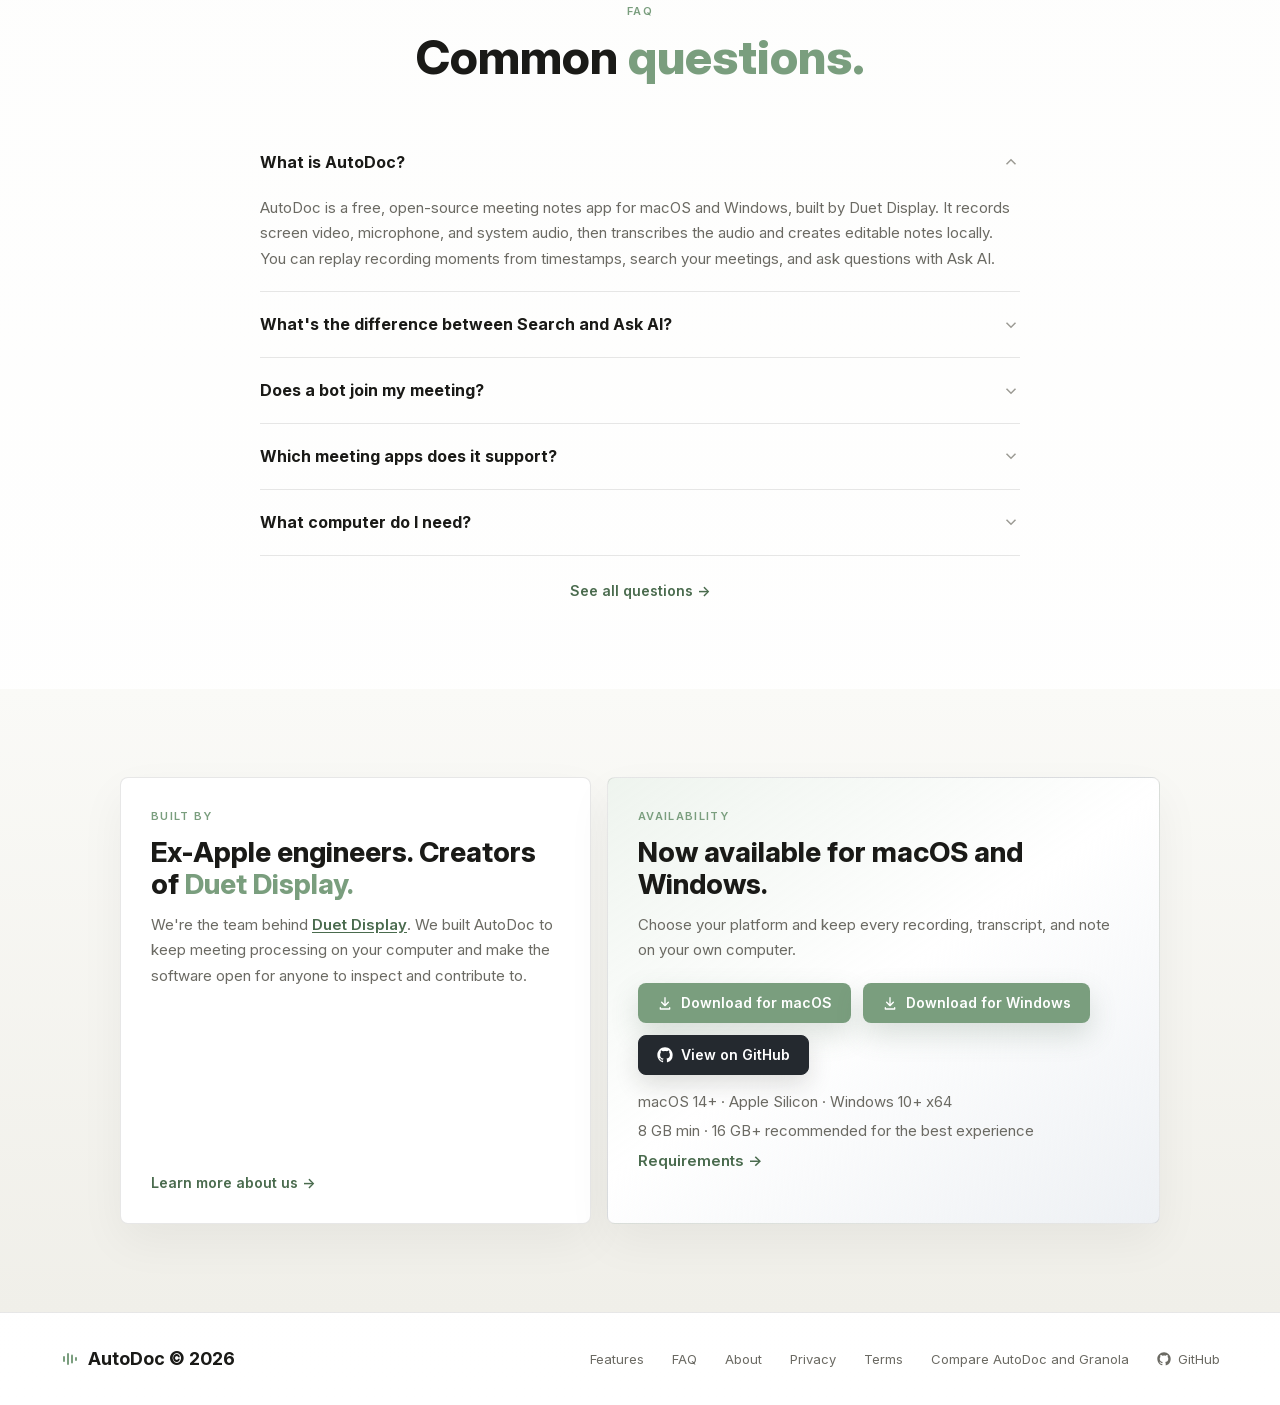
==== commit 0f6ea639: "Publish v1.2 notes, local fonts, and a sourced Granola comparison. The site now matches the current " ====
--- a/index.html
+++ b/index.html
@@ -3,15 +3,24 @@
 <head>
   <meta charset="UTF-8">
   <meta name="viewport" content="width=device-width, initial-scale=1.0">
-  <title>AutoDoc - Private AI meeting notes, recorded locally</title>
-  <meta name="description" content="AutoDoc records screen video, microphone, and system audio, then creates private AI meeting notes locally. No recorder bot, no cloud AI processing, encrypted on your computer.">
+  <link rel="preload" href="assets/fonts/InterVariable.woff2" as="font" type="font/woff2" crossorigin>
+  <title>AutoDoc | Open-source AI meeting notes for Mac and Windows</title>
+  <meta name="description" content="Open-source meeting notes for Mac and Windows, with local AI processing, editable summaries, timestamped screen playback, and PDF, Word, or Markdown export.">
   <link rel="canonical" href="https://getautodoc.com/">
-  <meta property="og:title" content="AutoDoc - Private AI meeting notes, recorded locally">
-  <meta property="og:description" content="Record, transcribe, summarize, search, and ask questions across your meetings with on-device AI.">
   <meta property="og:type" content="website">
-  <link rel="preconnect" href="https://fonts.googleapis.com">
-  <link href="https://fonts.googleapis.com/css2?family=Inter:opsz,wght@14..32,400;14..32,500;14..32,600;14..32,700;14..32,800&family=JetBrains+Mono:wght@400;500;600&display=swap" rel="stylesheet">
-  <link rel="stylesheet" href="css/style.css?v=20260820">
+  <meta property="og:url" content="https://getautodoc.com/">
+  <meta property="og:title" content="AutoDoc | Open-source AI meeting notes for Mac and Windows">
+  <meta property="og:description" content="Open-source meeting notes with local AI processing, editable summaries, and timestamped screen playback.">
+  <meta property="og:image" content="https://getautodoc.com/assets/social/autodoc-v1.2-1200x630.png">
+  <meta property="og:image:width" content="1200">
+  <meta property="og:image:height" content="630">
+  <meta property="og:image:alt" content="AutoDoc Notes with a fictional meeting summary and timestamped topics">
+  <meta name="twitter:card" content="summary_large_image">
+  <meta name="twitter:title" content="AutoDoc | Open-source AI meeting notes for Mac and Windows">
+  <meta name="twitter:description" content="Open-source meeting notes with local AI processing, editable summaries, and timestamped screen playback.">
+  <meta name="twitter:image" content="https://getautodoc.com/assets/social/autodoc-v1.2-1200x630.png">
+  <meta name="twitter:image:alt" content="AutoDoc Notes with a fictional meeting summary and timestamped topics">
+  <link rel="stylesheet" href="css/style.css?v=20260922c">
 </head>
 <body>
 
@@ -57,13 +66,14 @@
 </div>
 
 <section class="hero hero--center">
-  <div class="badge">Private meeting intelligence · local-first AI</div>
-  <p class="hero-category">Records, transcribes, summarizes, searches, and answers questions across your meetings, locally.</p>
-  <h1 class="hero-headline">Private AI meeting notes,<br><em>recorded locally.</em></h1>
-  <p class="hero-sub">AutoDoc records your screen alongside microphone and system audio — so you can see what was shared, not just read what was said. Local transcription and Ollama turn it all into structured notes on your computer. No recorder bot joins your call, and nothing leaves your computer.</p>
+  <div class="badge">Open-source meeting notes</div>
+  <h1 class="hero-headline">AutoDoc</h1>
+  <p class="hero-category">An open-source Granola alternative for Mac and Windows, with local AI processing and timestamped video playback.</p>
+  <p class="hero-sub">Record what was said and shown. AutoDoc turns meeting audio into editable notes, while the screen recording lets you replay the moment behind a timestamp. Transcription, notes, and Ask AI run on your computer, not through a cloud AI service.</p>
+  <p class="hero-sub">No meeting bot, AutoDoc account, or AI API key required.</p>
   <div class="hero-pills">
     <span class="hero-pill">Zoom · Meet · Teams · Webex · Slack · Discord</span>
-    <span class="hero-pill">Works offline</span>
+    <span class="hero-pill">Offline after setup</span>
     <span class="hero-pill">AES-256-GCM encrypted</span>
     <span class="hero-pill">Open source · AGPL-3.0</span>
   </div>
@@ -91,7 +101,7 @@
     <div class="proof-card">
       <span class="proof-card-kicker">Storage</span>
       <strong>Encrypted on disk</strong>
-      <span>Keys are protected by macOS Keychain or Windows DPAPI.</span>
+      <span>AES-256-GCM on disk. macOS Keychain or Windows DPAPI protects the key when available; otherwise the key stays local without operating-system protection.</span>
     </div>
   </div>
 </section>
@@ -111,13 +121,13 @@
   <div class="section-header feature-showcase-header">
     <div class="section-label">Core features</div>
     <h2 class="section-title">Capture the meeting. Keep the meeting.</h2>
-    <p class="section-desc">AutoDoc records the meeting like a local screen capture, then turns the conversation into structured notes — while keeping the screen recording, so you never lose what people were looking at.</p>
+    <p class="section-desc">AutoDoc records screen video and meeting audio, creates editable notes, and lets you replay a timestamp or ask a question.</p>
   </div>
 
   <div class="demo-showcase" aria-label="AutoDoc product walkthrough">
     <div class="demo-video-frame">
-      <video controls playsinline preload="metadata" poster="assets/screenshots/meeting-review.png?v=20260604" aria-label="AutoDoc core features demo">
-        <source src="assets/videos/autodoc-core-features-demo.mp4" type="video/mp4">
+      <video controls playsinline preload="metadata" poster="assets/screenshots/poster-app-only-v1.2.png" width="1920" height="1080" aria-label="AutoDoc product demo">
+        <source src="assets/videos/autodoc-demo-v1.2.mp4" type="video/mp4">
         Your browser does not support embedded video.
       </video>
     </div>
@@ -144,19 +154,19 @@
 <section class="section fade-in">
   <div class="grid-2">
     <div class="section-text">
-      <div class="section-label">Summaries</div>
-      <h2 class="section-title">The notes you'd write <em>if you had time.</em></h2>
-      <p class="section-desc">After every meeting, AutoDoc turns the conversation into structured notes — organized into five categories you can edit inline.</p>
+      <div class="section-label">Notes</div>
+      <h2 class="section-title">Notes you can <em>work with.</em></h2>
+      <p class="section-desc">Start with a summary, then explore the conversation by topic. Edit the details, jump from an available timestamp to the recording, or export your notes as PDF, Word, or Markdown.</p>
       <div class="note-tags">
-        <span class="note-tag">Decisions</span>
-        <span class="note-tag">Action Items</span>
-        <span class="note-tag">Information Shared</span>
-        <span class="note-tag">Discussion</span>
-        <span class="note-tag">Status Updates</span>
-      </div>
-    </div>
-    <div class="screenshot screenshot--dark">
-      <img src="assets/screenshots/meeting-review.png?v=20260604" alt="AutoDoc structured meeting summary">
+        <span class="note-tag">Summary</span>
+        <span class="note-tag">Topics</span>
+        <span class="note-tag">Editable details</span>
+        <span class="note-tag">Timestamp playback</span>
+        <span class="note-tag">Export</span>
+      </div>
+    </div>
+    <div class="screenshot screenshot--dark">
+      <img src="assets/screenshots/notes-v1.2.png" width="2160" height="1360" alt="AutoDoc Notes with a summary and conversation topics" loading="lazy">
     </div>
   </div>
 </section>
@@ -164,12 +174,12 @@
 <section class="section section--deep fade-in">
   <div class="grid-2 grid-2--reverse-mobile">
     <div class="screenshot screenshot--dark">
-      <img src="assets/screenshots/search-page.png?v=20260604" alt="AutoDoc full-text search across meetings">
+      <img src="assets/screenshots/search-v1.2.png" width="2160" height="1360" alt="AutoDoc search results" loading="lazy">
     </div>
     <div class="section-text">
       <div class="section-label">Search</div>
       <h2 class="section-title">Find the exact <em>moment.</em></h2>
-      <p class="section-desc">Search across every transcript and note. Each result deep-links to the matching line, switches to the right tab, and highlights the phrase instantly.</p>
+      <p class="section-desc">Search your transcripts and notes, then open the matching meeting to review the context.</p>
     </div>
   </div>
 </section>
@@ -179,11 +189,10 @@
     <div class="section-text">
       <div class="section-label">Ask AI</div>
       <h2 class="section-title">Ask your <em>meetings.</em></h2>
-      <p class="section-desc">"What did we decide about the Q3 roadmap?" Ask in plain English and get answers grounded in what was actually said across one meeting or your full history. Separate from keyword search, powered by local Ollama.</p>
-    </div>
-    <div class="chat-preview" role="img" aria-label="Example Ask AI conversation">
-      <div class="chat-bubble chat-bubble--user">What action items came out of yesterday's product sync?</div>
-      <div class="chat-bubble chat-bubble--assistant">From Product sync (Mar 14): Maya will tighten onboarding copy by Friday. Chris will publish the launch checklist before the next release.</div>
+      <p class="section-desc">Ask questions across past meetings and review answers grounded in your meeting history. Retrieval and responses run locally through Ollama.</p>
+    </div>
+    <div class="screenshot screenshot--dark">
+      <img src="assets/screenshots/ask-ai-v1.2.png" width="2160" height="1360" alt="AutoDoc Ask AI answers" loading="lazy">
     </div>
   </div>
 </section>
@@ -191,12 +200,12 @@
 <section class="section section--deep fade-in">
   <div class="grid-2 grid-2--reverse-mobile">
     <div class="screenshot screenshot--dark">
-      <img src="assets/screenshots/transcript-view.png?v=20260604" alt="AutoDoc transcript with speaker diarization">
+      <img src="assets/screenshots/transcript-playback-v1.2.png" width="2160" height="2100" alt="AutoDoc transcript with video playback and Me/Them audio source labels" loading="lazy">
     </div>
     <div class="section-text">
       <div class="section-label">Review</div>
       <h2 class="section-title">The full <em>picture.</em></h2>
-      <p class="section-desc">A transcript tells you what was said. AutoDoc also keeps what was shown. Watch the recording next to the transcript, and jump to any moment by clicking a line or a note — so demos, slides, dashboards, and screen shares keep their context.</p>
+      <p class="section-desc">Open the recording in the Transcript tab, or select an available timestamp in your notes to revisit what was said and shown. Microphone audio is labeled Me and combined system audio is labeled Them. AutoDoc does not identify each remote participant.</p>
     </div>
   </div>
 </section>
@@ -206,76 +215,21 @@
     <div class="section-text">
       <div class="section-label">Upcoming</div>
       <h2 class="section-title">Your calendar, <em>ready to record.</em></h2>
-      <p class="section-desc">Connect Google Calendar or Microsoft Outlook to see upcoming meetings, auto-name recordings, and choose whether a meeting records once, for a whole recurring series, or only when you say so.</p>
-    </div>
-    <div class="screenshot screenshot--dark">
-      <img src="assets/screenshots/dashboard.png?v=20260604" alt="AutoDoc upcoming meetings and recording controls">
+      <p class="section-desc">Connect Google Calendar or Microsoft Outlook to see upcoming meetings, auto-name recordings, and choose whether a meeting records once, for a whole recurring series, or only when you say so. Detection offers to record. A meeting you already set to record once or for the series can start without another prompt.</p>
+    </div>
+    <div class="screenshot screenshot--dark">
+      <img src="assets/screenshots/calendar-v1.2.png" width="2160" height="1360" alt="AutoDoc calendar with optional auto-record controls" loading="lazy">
     </div>
   </div>
 </section>
 
 <section class="section section--center fade-in">
   <div class="section-header">
-    <div class="section-label">AutoDoc vs cloud note takers</div>
-    <h2 class="section-title">Same meeting notes. <em>Better defaults.</em></h2>
-    <p class="section-desc">Most AI note takers optimize for convenience by moving your meeting into their service. AutoDoc gives you the assistant without giving up the recording.</p>
-  </div>
-  <div class="compare-highlights" aria-label="AutoDoc advantages">
-    <div class="compare-highlight">
-      <strong>No bot</strong>
-      <span>Nothing joins your call or appears in the participant list.</span>
-    </div>
-    <div class="compare-highlight">
-      <strong>Local AI</strong>
-      <span>Transcription and Ollama run on your computer, not vendor servers.</span>
-    </div>
-    <div class="compare-highlight">
-      <strong>Screen context</strong>
-      <span>Keep the visual record of what was shared, synced with transcript and notes.</span>
-    </div>
-  </div>
-  <div class="compare-table-wrap">
-    <table class="compare-table">
-      <thead>
-        <tr>
-          <th scope="col"></th>
-          <th scope="col">Cloud note takers</th>
-          <th scope="col"><span class="compare-autodoc-label">AutoDoc</span></th>
-        </tr>
-      </thead>
-      <tbody>
-        <tr>
-          <td>Joins your call</td>
-          <td><span class="compare-miss">Recording bot in the participant list</span></td>
-          <td><span class="compare-win">Captures from your device, no bot</span></td>
-        </tr>
-        <tr>
-          <td>AI processing</td>
-          <td><span class="compare-miss">Runs on vendor servers</span></td>
-          <td><span class="compare-win">Local transcription + Ollama</span></td>
-        </tr>
-        <tr>
-          <td>Your files</td>
-          <td><span class="compare-miss">Stored in their cloud</span></td>
-          <td><span class="compare-win">Encrypted on your machine</span></td>
-        </tr>
-        <tr>
-          <td>Visual context</td>
-          <td><span class="compare-miss">Transcript-only summary</span></td>
-          <td><span class="compare-win">Screen video synced with the transcript</span></td>
-        </tr>
-        <tr>
-          <td>Offline</td>
-          <td><span class="compare-miss">Requires connectivity</span></td>
-          <td><span class="compare-win">Record and process without internet</span></td>
-        </tr>
-        <tr>
-          <td>Meeting notes</td>
-          <td><span class="compare-miss">Generic transcript summary</span></td>
-          <td><span class="compare-win">Five structured categories + Ask AI</span></td>
-        </tr>
-      </tbody>
-    </table>
+    <div class="section-label">Comparison</div>
+    <h2 class="section-title">Looking for a Granola alternative?</h2>
+    <p class="section-desc">AutoDoc is built around local AI processing and recordings you can revisit. Transcription, notes, and Ask AI run on your computer, and available timestamps take you back to the screen recording. It is free and open source, with ready-to-use Mac and Windows installers.</p>
+    <p class="section-desc">Local AI needs local resources: allow roughly 10 GB for initial setup and extra space for recordings. 8 GB RAM is supported; 16 GB or more is recommended.</p>
+    <p><a href="/granola-alternative">Compare AutoDoc and Granola</a></p>
   </div>
 </section>
 
@@ -315,14 +269,14 @@
         What is AutoDoc?
         <svg viewBox="0 0 24 24" fill="none" stroke="currentColor" stroke-width="2" aria-hidden="true"><path d="M6 9l6 6 6-6"/></svg>
       </button>
-      <div class="faq-answer">AutoDoc is a local-first desktop app for macOS and Windows. It records screen video, microphone, and system audio, transcribes on-device, identifies speakers, and generates structured AI notes with Ollama — all on your machine.</div>
+      <div class="faq-answer">AutoDoc is a free, open-source meeting notes app for macOS and Windows, built by Duet Display. It records screen video, microphone, and system audio, then transcribes the audio and creates editable notes locally. You can replay recording moments from timestamps, search your meetings, and ask questions with Ask AI.</div>
     </div>
     <div class="faq-item">
       <button class="faq-question" type="button" aria-expanded="false">
         What's the difference between Search and Ask AI?
         <svg viewBox="0 0 24 24" fill="none" stroke="currentColor" stroke-width="2" aria-hidden="true"><path d="M6 9l6 6 6-6"/></svg>
       </button>
-      <div class="faq-answer"><strong>Search</strong> finds exact phrases across transcripts and notes with deep links to the source moment. <strong>Ask AI</strong> is a conversational assistant that answers questions in plain English, grounded in your meeting history and calendar.</div>
+      <div class="faq-answer"><strong>Search</strong> finds matching text in transcripts and notes, then opens the meeting so you can review the context. <strong>Ask AI</strong> answers questions from your meeting history. Retrieval and responses run locally through Ollama. Review the answers before you rely on them.</div>
     </div>
     <div class="faq-item">
       <button class="faq-question" type="button" aria-expanded="false">
@@ -353,8 +307,8 @@
   <div class="closing-grid">
     <div class="closing-card">
       <div class="section-label">Built by</div>
-      <h2 class="closing-title">Ex-Apple engineers. Creators of <em>Duet.</em></h2>
-      <p>We're the team behind <a href="https://www.duetdisplay.com/about-us" target="_blank" rel="noopener" class="text-link text-link--inline">Duet</a> — a desktop app trusted by users worldwide. AutoDoc is our answer to meeting tools that treat your conversations as their data.</p>
+      <h2 class="closing-title">Ex-Apple engineers. Creators of <em>Duet Display.</em></h2>
+      <p>We're the team behind <a href="https://www.duetdisplay.com/about-us" target="_blank" rel="noopener" class="text-link text-link--inline">Duet Display</a>. We built AutoDoc to keep meeting processing on your computer and make the software open for anyone to inspect and contribute to.</p>
       <a href="/about" class="text-link">Learn more about us →</a>
     </div>
     <div class="closing-card closing-card--availability">
@@ -391,6 +345,7 @@
     <a href="/about">About</a>
     <a href="/privacy">Privacy</a>
     <a href="/terms">Terms</a>
+    <a href="/granola-alternative">Compare AutoDoc and Granola</a>
     <a href="https://github.com/DuetDisplay/AutoDoc#readme" class="footer-github" target="_blank" rel="noopener">GitHub</a>
   </div>
 </footer>
--- a/css/style.css
+++ b/css/style.css
@@ -2,6 +2,47 @@
    AutoDoc Landing — TypeUI Bento Direction
    css/style.css
    ============================================================ */
+
+/* Self-hosted Inter (rsms, OFL) and JetBrains Mono (OFL). */
+@font-face {
+  font-family: 'Inter';
+  font-style: normal;
+  font-weight: 400 800;
+  font-display: swap;
+  src: url('../assets/fonts/InterVariable.woff2') format('woff2');
+}
+
+@font-face {
+  font-family: 'Inter';
+  font-style: italic;
+  font-weight: 400 800;
+  font-display: swap;
+  src: url('../assets/fonts/InterVariable-Italic.woff2') format('woff2');
+}
+
+@font-face {
+  font-family: 'JetBrains Mono';
+  font-style: normal;
+  font-weight: 400;
+  font-display: swap;
+  src: url('../assets/fonts/JetBrainsMono-Regular.woff2') format('woff2');
+}
+
+@font-face {
+  font-family: 'JetBrains Mono';
+  font-style: normal;
+  font-weight: 500;
+  font-display: swap;
+  src: url('../assets/fonts/JetBrainsMono-Medium.woff2') format('woff2');
+}
+
+@font-face {
+  font-family: 'JetBrains Mono';
+  font-style: normal;
+  font-weight: 600;
+  font-display: swap;
+  src: url('../assets/fonts/JetBrainsMono-SemiBold.woff2') format('woff2');
+}
 
 /* ============================================================
    1. DESIGN TOKENS
@@ -611,6 +652,20 @@
   width: 100%;
   height: auto;
   display: block;
+  object-fit: contain;
+}
+
+.media-caption {
+  margin-top: 10px;
+  color: var(--text-secondary);
+  font-size: 14px;
+}
+
+.original-size {
+  display: inline-block;
+  margin-top: 8px;
+  color: var(--text-secondary);
+  font-size: 14px;
 }
 
 .hero-preview {
@@ -1368,6 +1423,7 @@
   aspect-ratio: 16 / 9;
   height: auto;
   display: block;
+  object-fit: contain;
   border: 1px solid var(--border);
   border-radius: var(--radius);
   background: #FFFFFF;
@@ -1537,8 +1593,8 @@
   display: flex;
   align-items: center;
   gap: 14px;
-  width: 100%;
-  max-width: 400px;
+  width: min(100%, 400px);
+  max-width: 100%;
   padding: 14px 14px 14px 16px;
   background: rgba(255, 255, 255, 0.98);
   border: 1px solid rgba(26, 26, 23, 0.06);
@@ -1800,19 +1856,25 @@
   width: 28%;
 }
 
+.compare-table th:nth-child(2),
 .compare-table td:nth-child(2) {
-  color: var(--text-tertiary);
-}
-
-.compare-table th:last-child,
-.compare-table td:last-child {
   background: rgba(232, 240, 232, 0.42);
   border-left: 1px solid rgba(122, 158, 126, 0.22);
 }
 
-.compare-table td:last-child {
+.compare-table th:nth-child(2) {
+  color: var(--sage-dark);
+  font-weight: 700;
+}
+
+.compare-table td:nth-child(2) {
   color: var(--sage-dark);
   font-weight: 650;
+}
+
+.compare-table td:last-child {
+  color: var(--text-tertiary);
+  font-weight: 450;
 }
 
 .compare-autodoc-label {
@@ -2331,12 +2393,17 @@
 
   /* Grids — single column */
   .grid-2 {
-    grid-template-columns: 1fr;
+    grid-template-columns: minmax(0, 1fr);
     gap: 32px;
   }
 
+  .grid-2 > *,
+  .grid-3 > * {
+    min-width: 0;
+  }
+
   .grid-3 {
-    grid-template-columns: 1fr;
+    grid-template-columns: minmax(0, 1fr);
     gap: 16px;
   }
 
@@ -2417,6 +2484,21 @@
     gap: 16px;
   }
 
+  /* Centered flex children otherwise size to their text and spill past the viewport. */
+  .hero--center > *,
+  .page-hero--center > *,
+  .section--center > * {
+    min-width: 0;
+    max-width: 100%;
+  }
+
+  .badge,
+  .hero-pill {
+    max-width: 100%;
+    white-space: normal;
+    text-align: center;
+  }
+
   /* Typography adjustments */
   .hero-headline {
     font-size: 44px;
@@ -2501,7 +2583,7 @@
 
   .feature-grid,
   .use-case-grid {
-    grid-template-columns: 1fr;
+    grid-template-columns: minmax(0, 1fr);
   }
 
   .compare-table th,
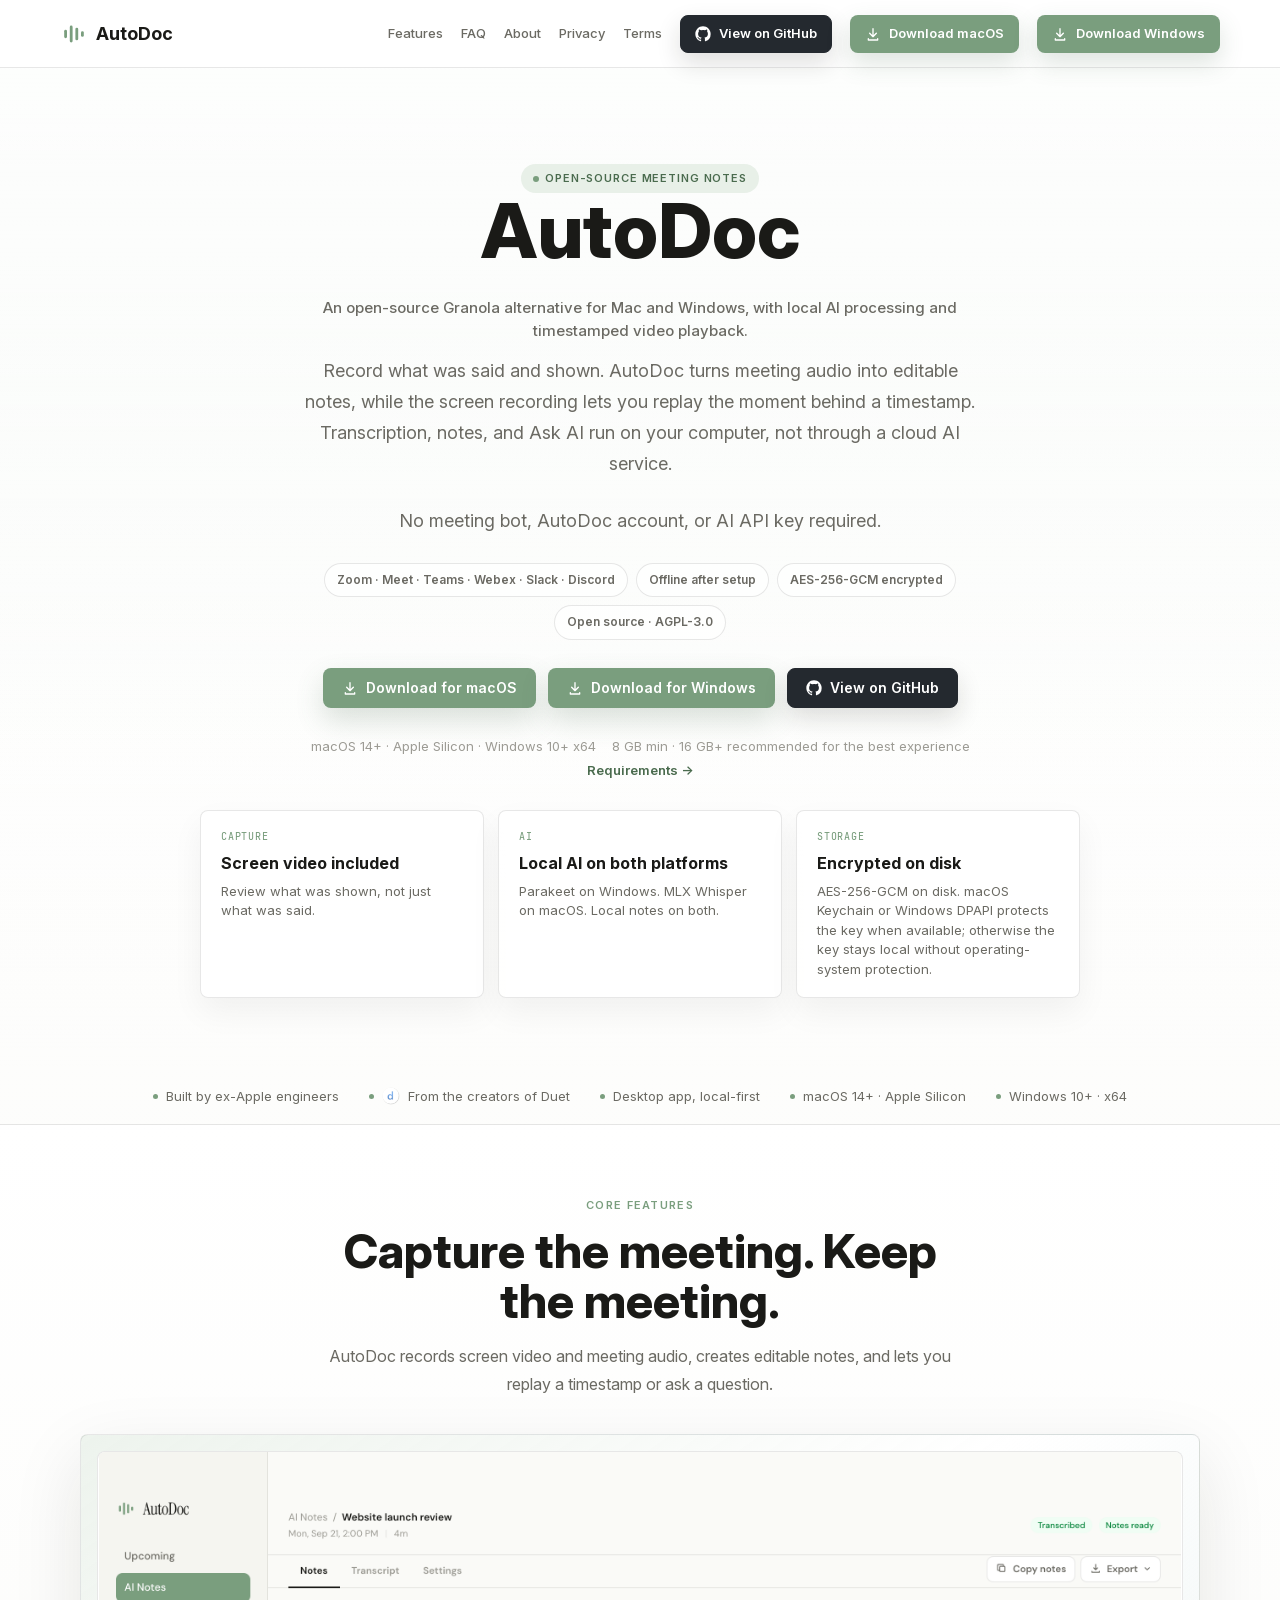
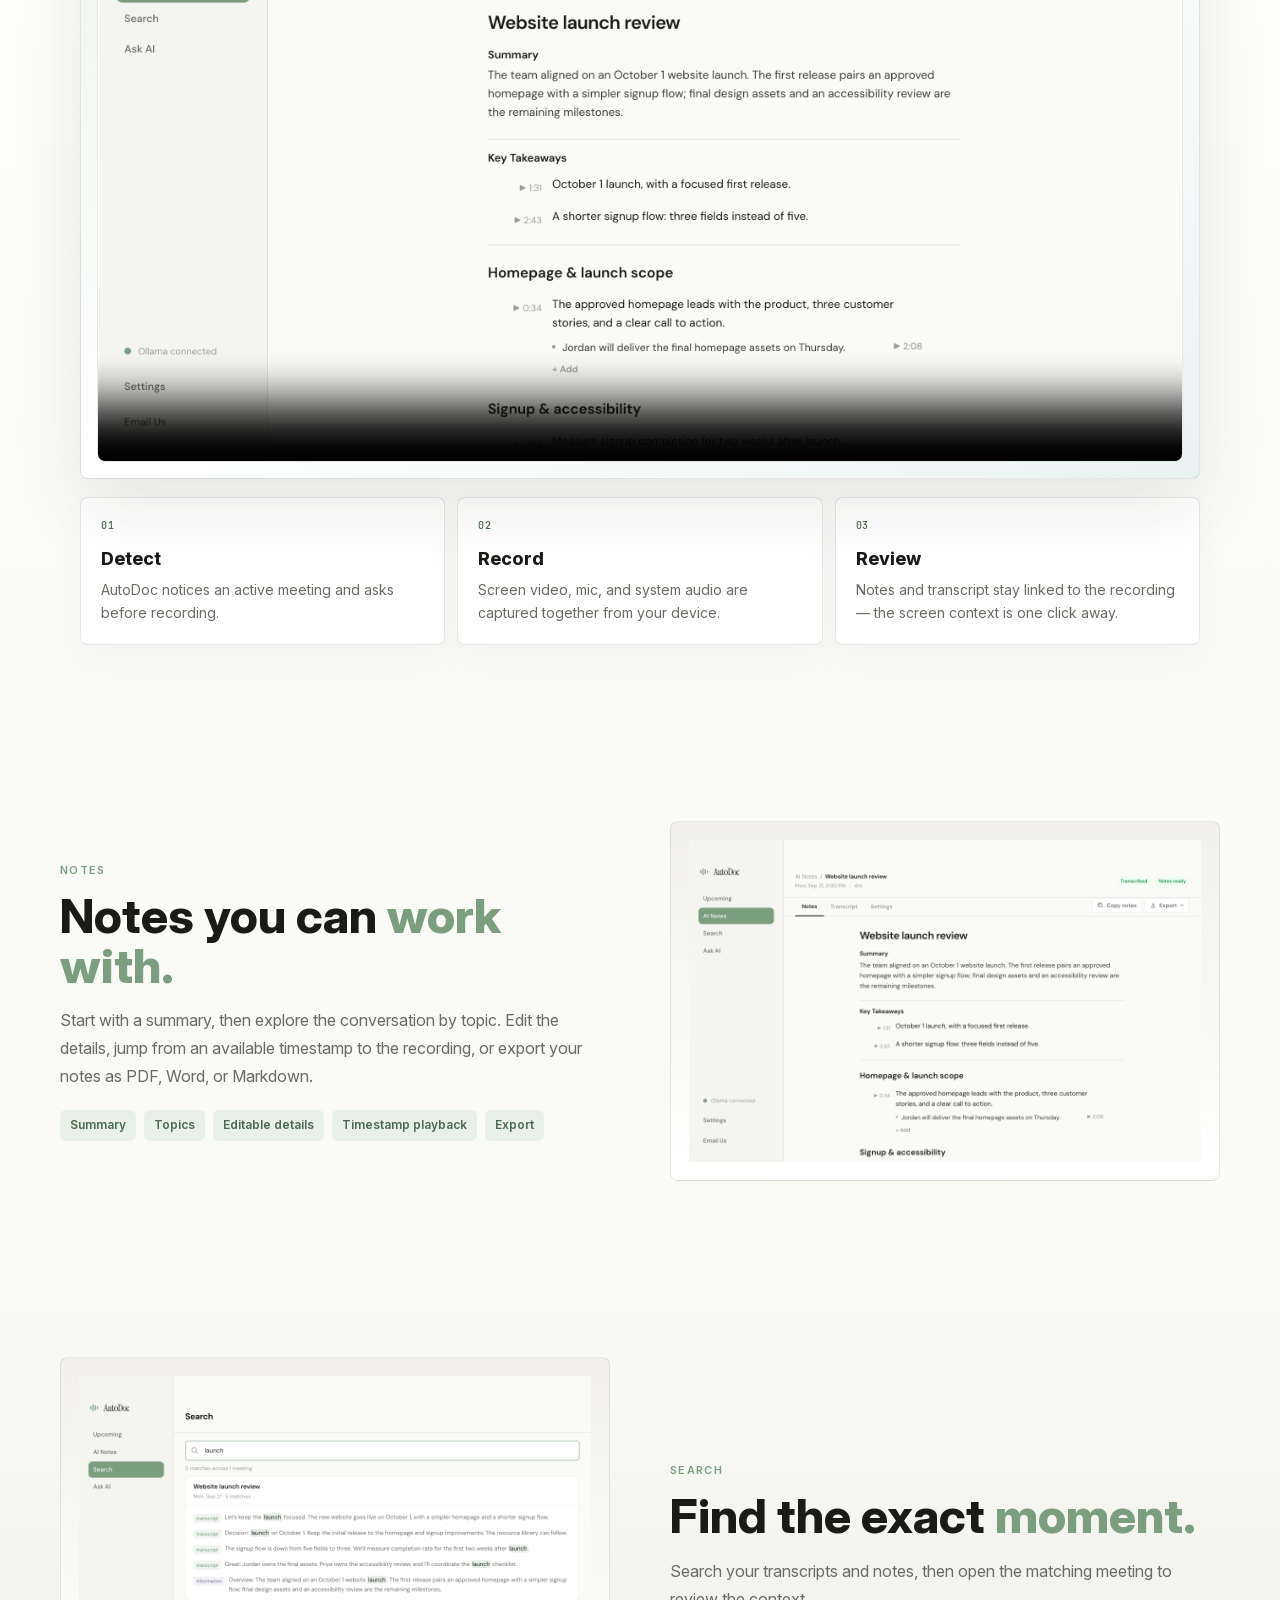
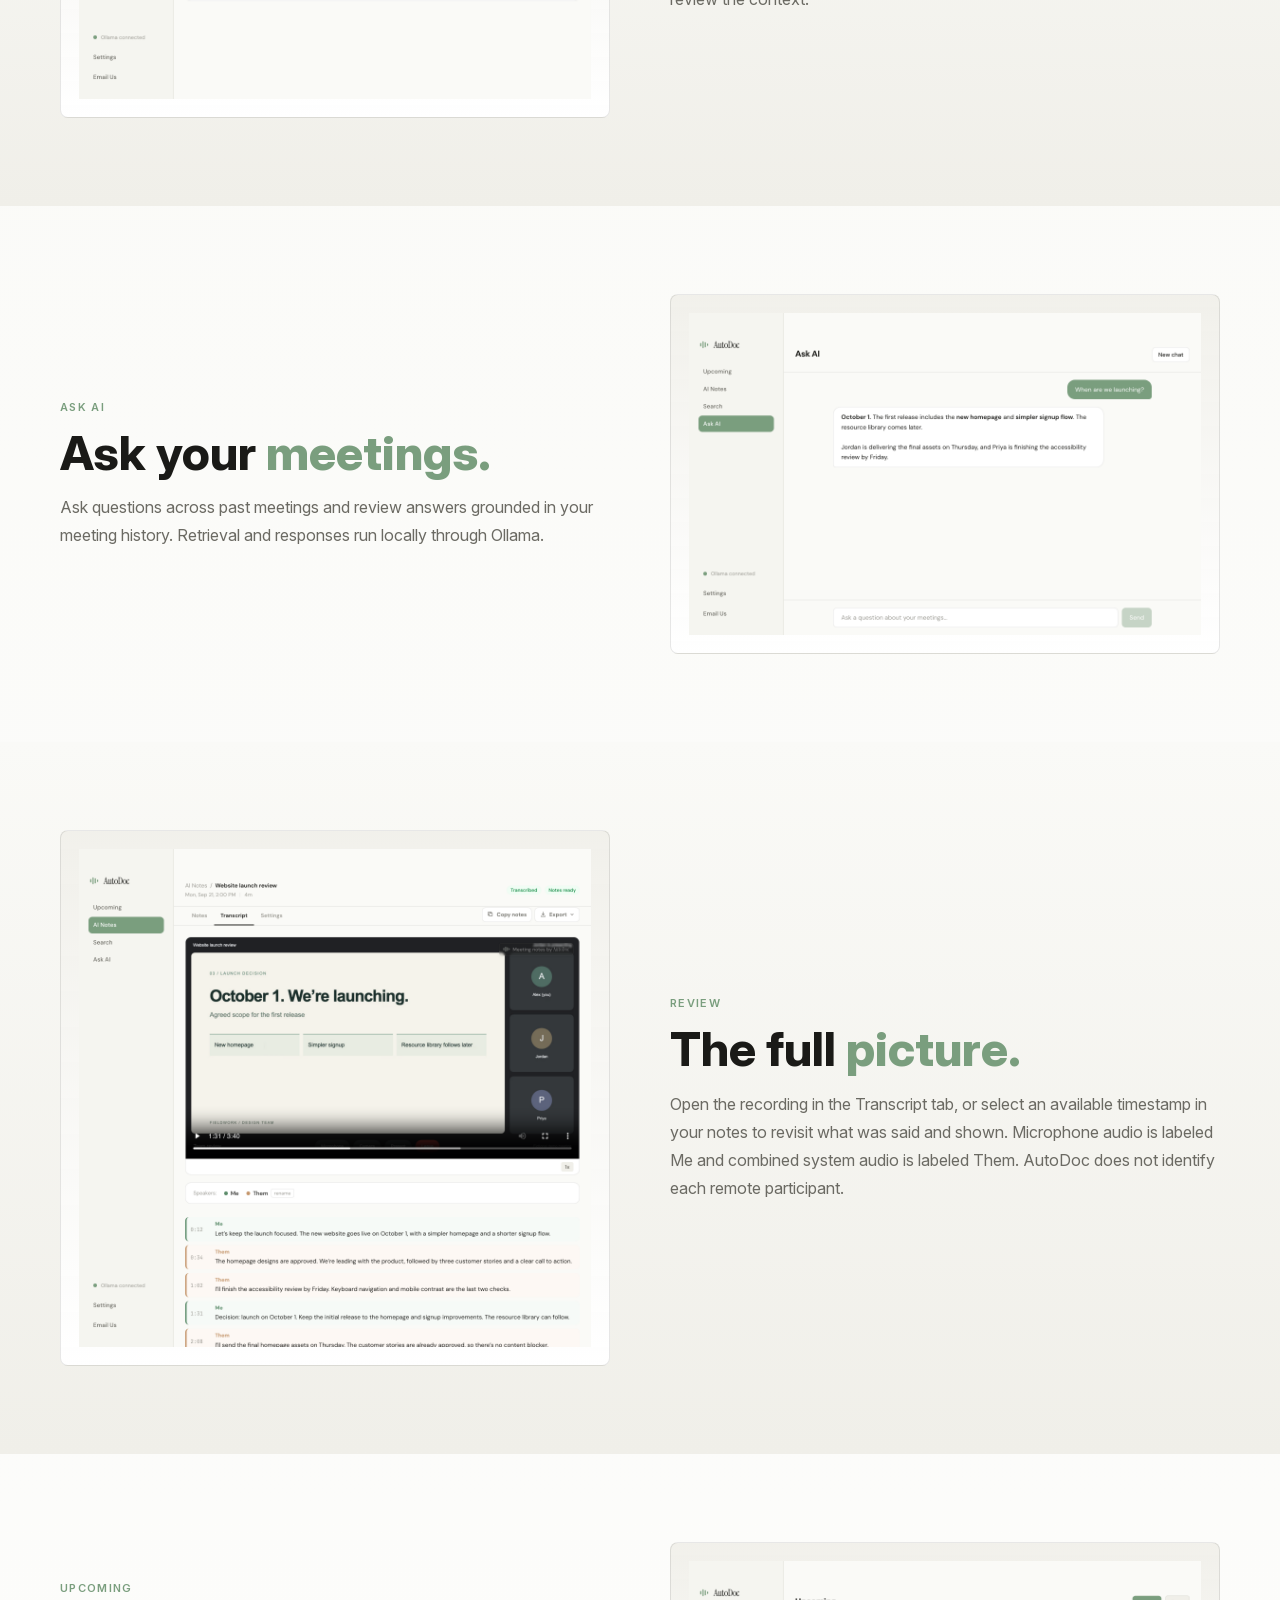
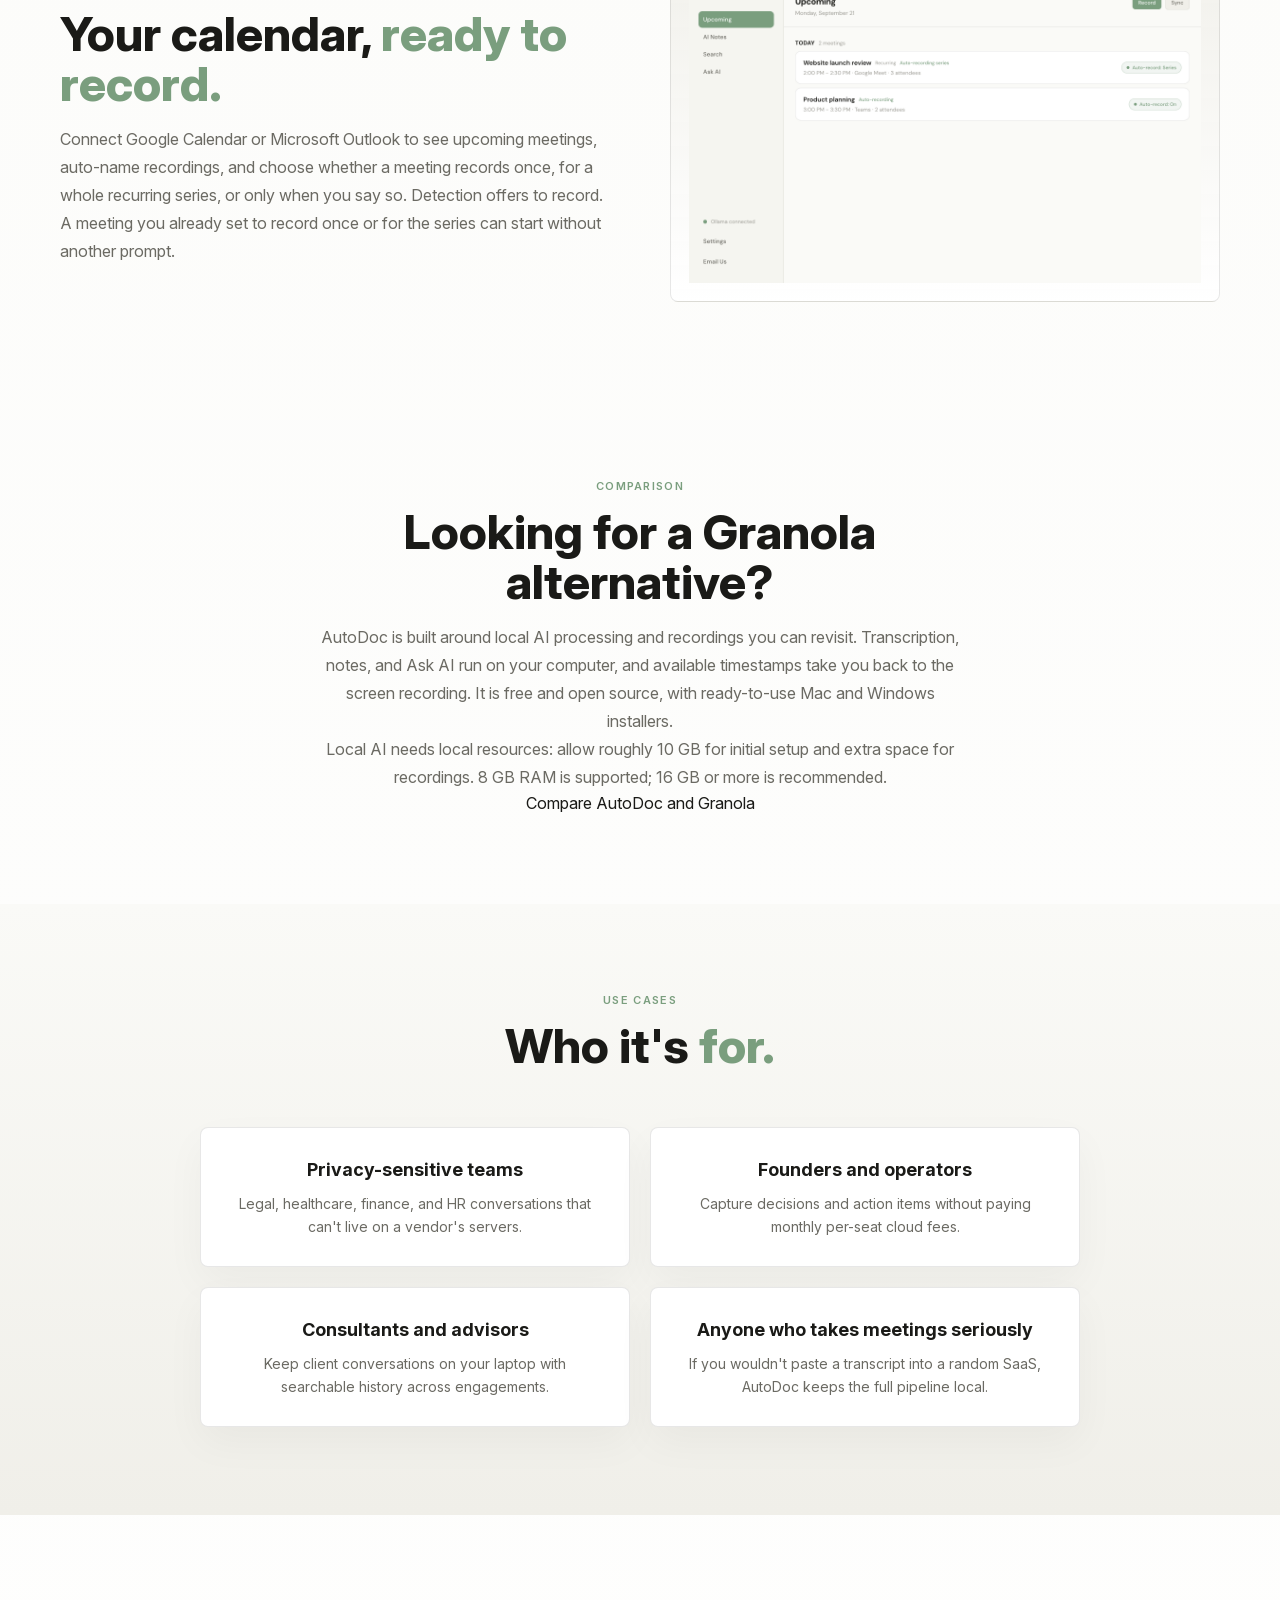
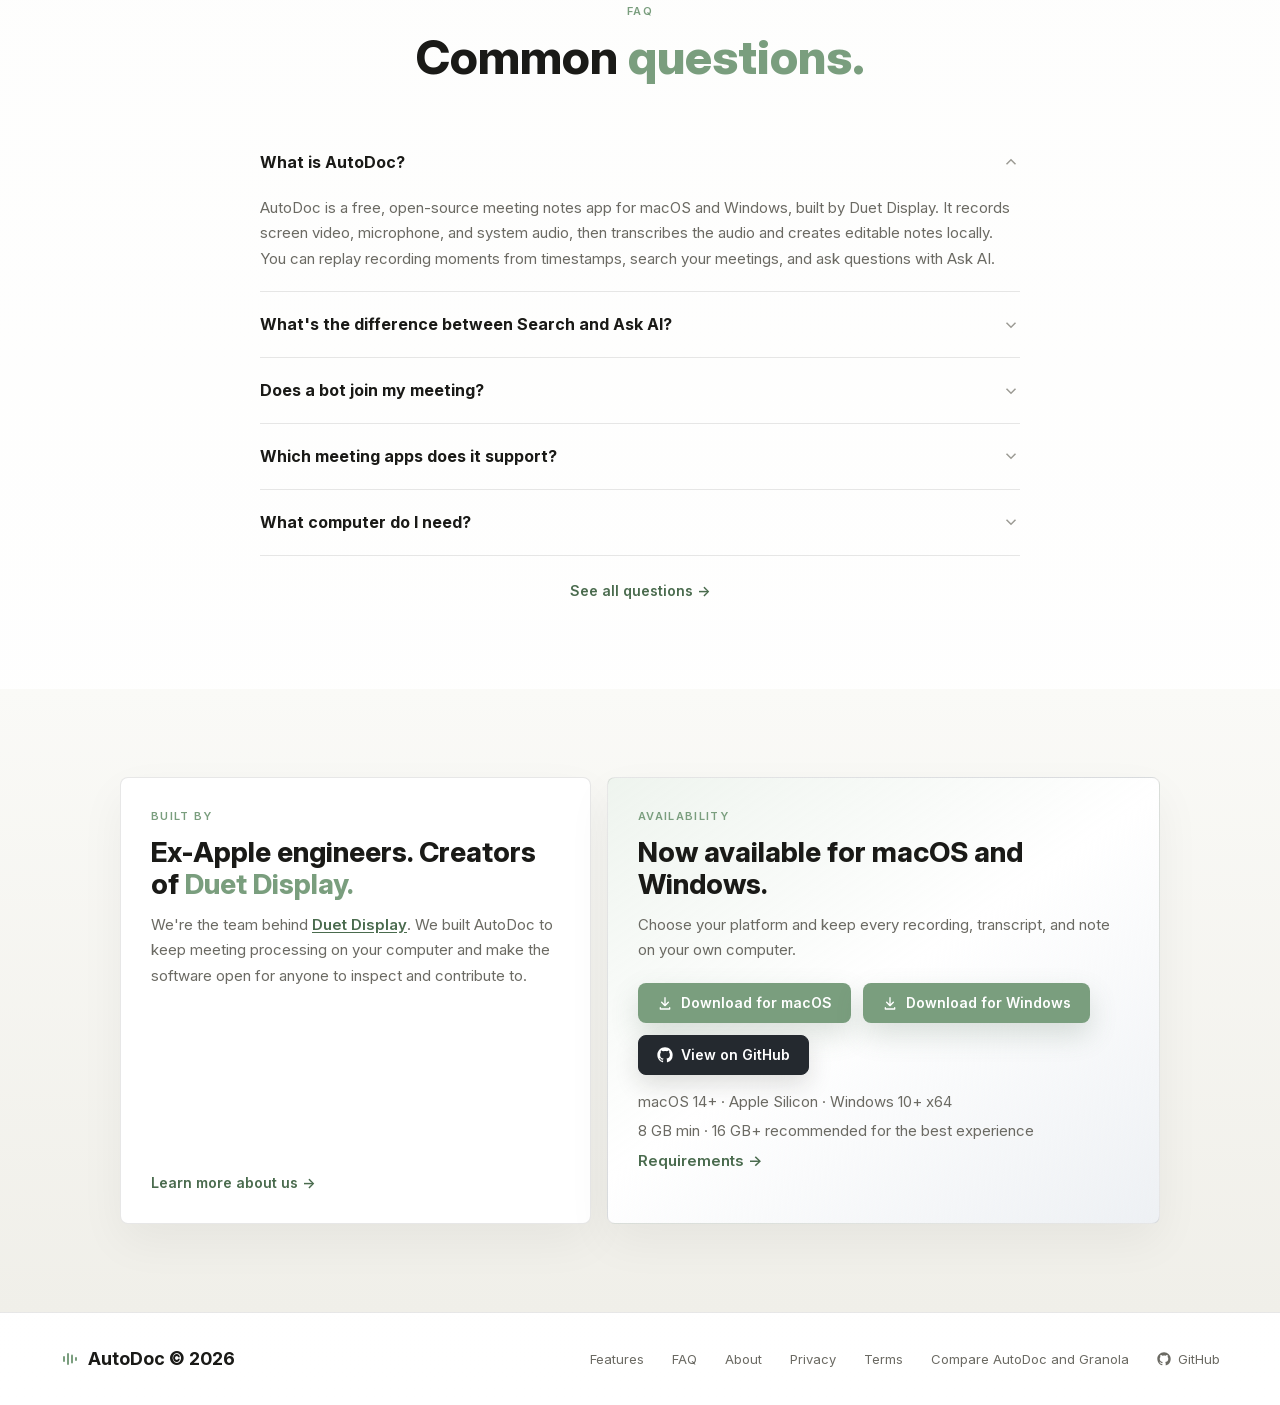
==== commit 79da4e56: "Match the site notes copy to the current notes model and layout. Co-authored-by: Cursor <cursoragent" ====
--- a/index.html
+++ b/index.html
@@ -96,7 +96,7 @@
     <div class="proof-card">
       <span class="proof-card-kicker">AI</span>
       <strong>Local AI on both platforms</strong>
-      <span>Parakeet on Windows. MLX Whisper on macOS. Ollama notes on both.</span>
+      <span>Parakeet on Windows. MLX Whisper on macOS. Local notes on both.</span>
     </div>
     <div class="proof-card">
       <span class="proof-card-kicker">Storage</span>
@@ -297,7 +297,7 @@
         What computer do I need?
         <svg viewBox="0 0 24 24" fill="none" stroke="currentColor" stroke-width="2" aria-hidden="true"><path d="M6 9l6 6 6-6"/></svg>
       </button>
-      <div class="faq-answer">macOS 14+ on Apple Silicon, or Windows 10+ on 64-bit x64. <strong>8 GB RAM is supported; 16 GB+ is recommended for the best experience</strong> on both platforms. On 8 GB, AutoDoc uses a smaller local model and takes longer after the meeting. <a href="/faq#requirements">See full requirements</a>.</div>
+      <div class="faq-answer">macOS 14+ on Apple Silicon, or Windows 10+ on 64-bit x64. <strong>8 GB RAM is supported; 16 GB+ is recommended for the best experience</strong> on both platforms. On 8 GB, and on Windows CPU machines with fewer than 8 logical processors or under 16 GB of RAM, AutoDoc uses a smaller local notes model and takes longer after the meeting. <a href="/faq#requirements">See full requirements</a>.</div>
     </div>
   </div>
   <a href="/faq" class="faq-teaser-link">See all questions →</a>
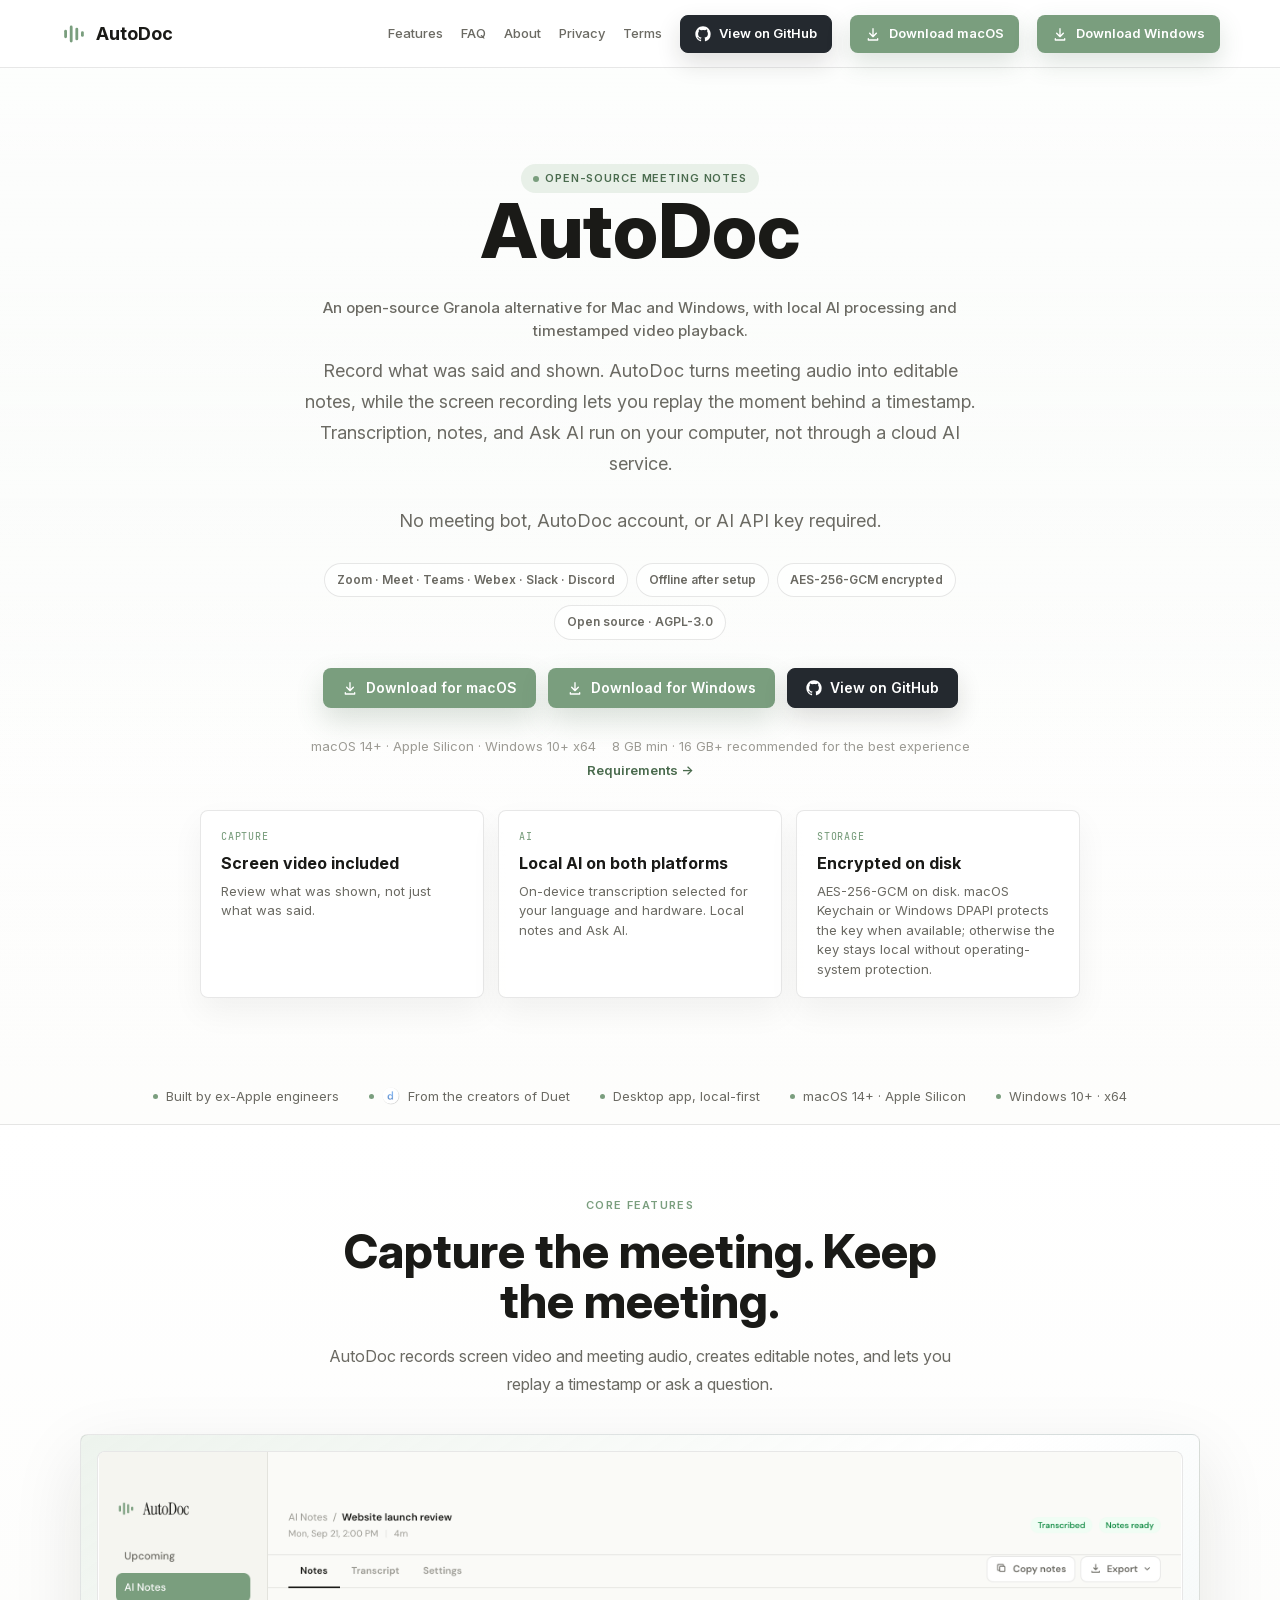
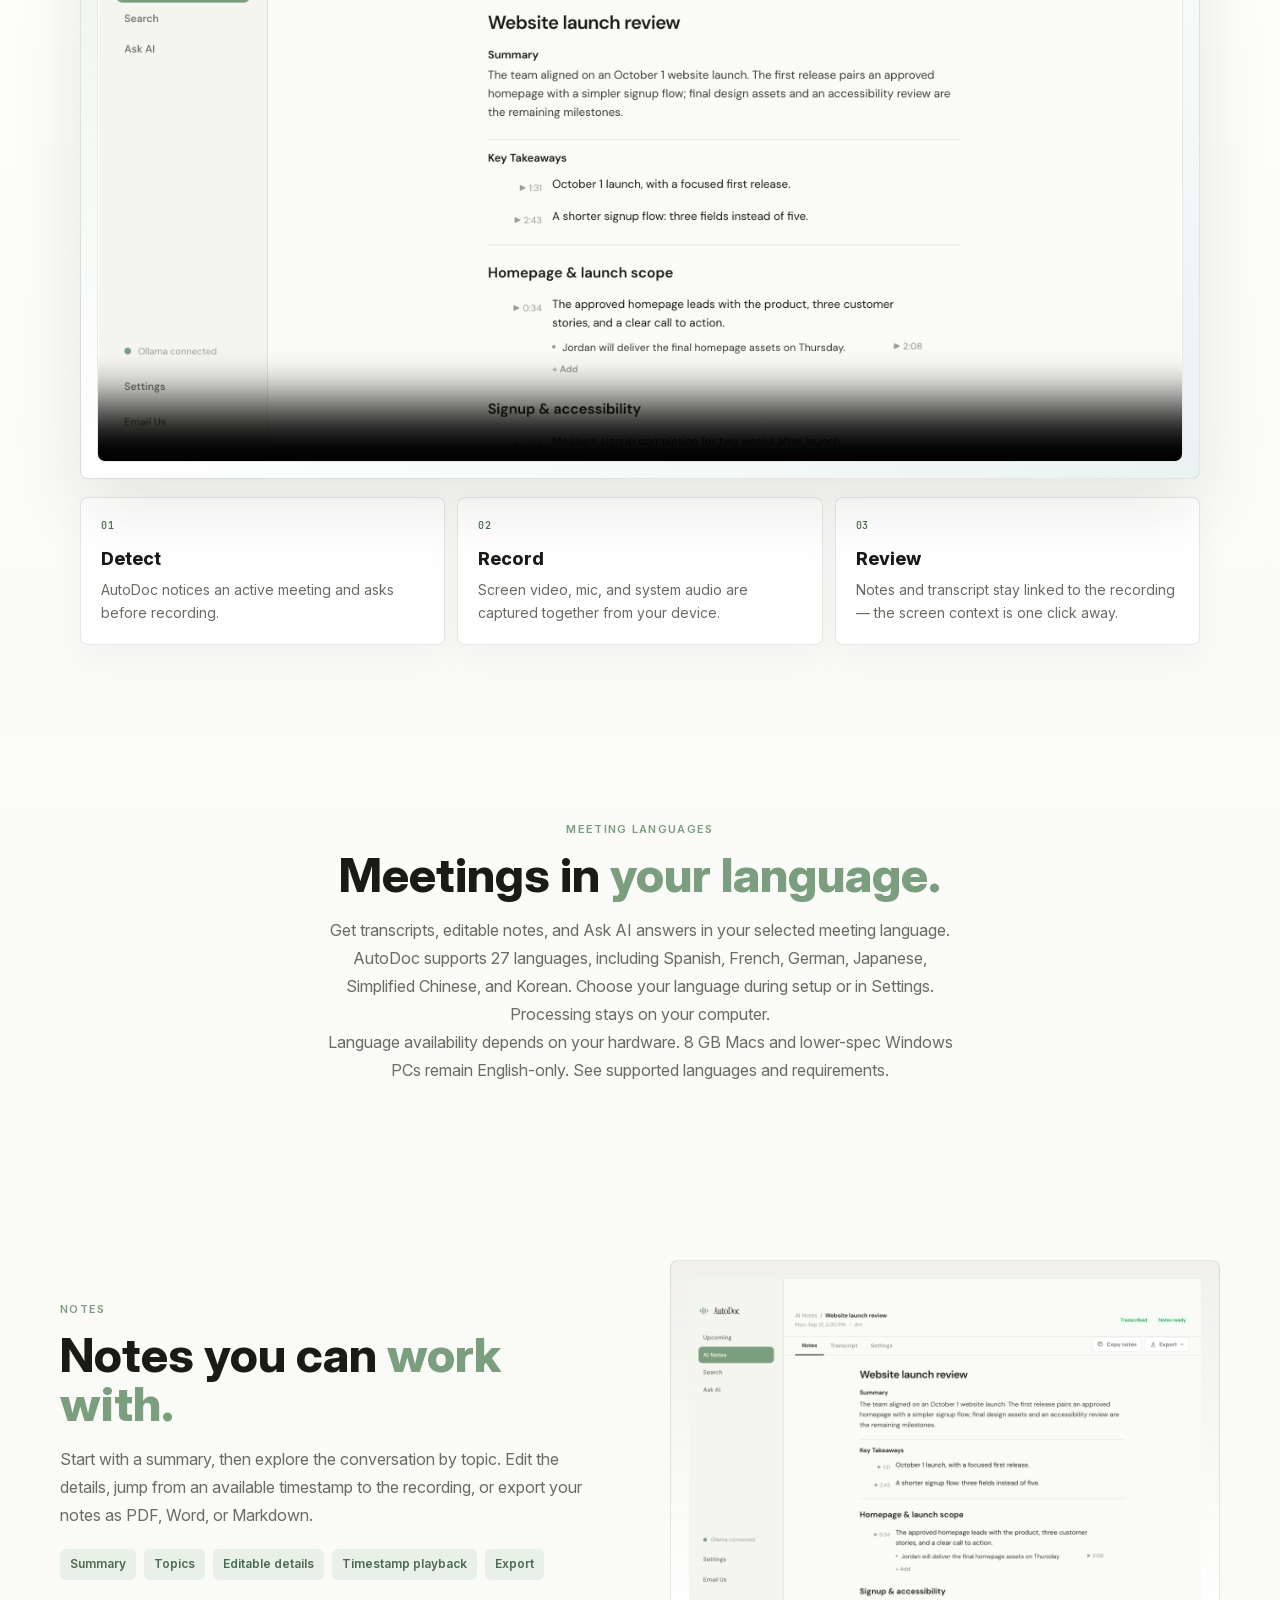
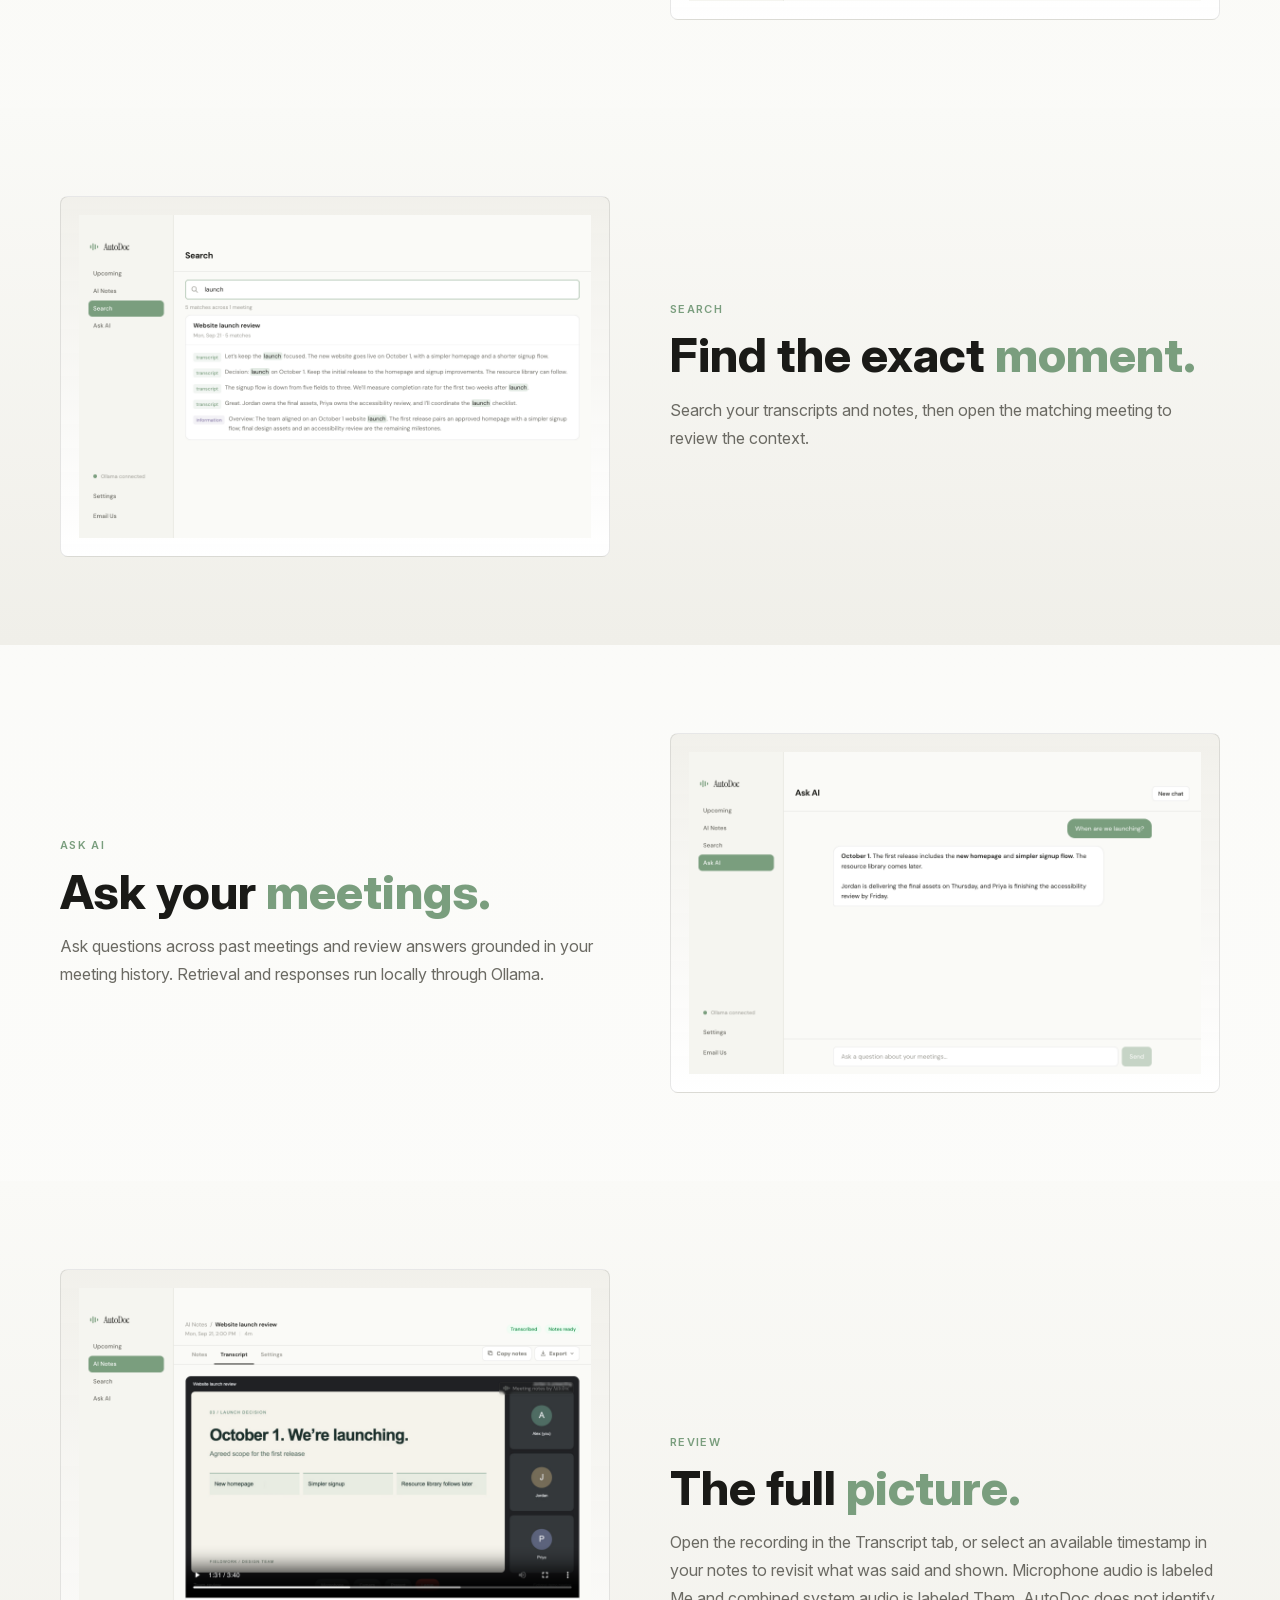
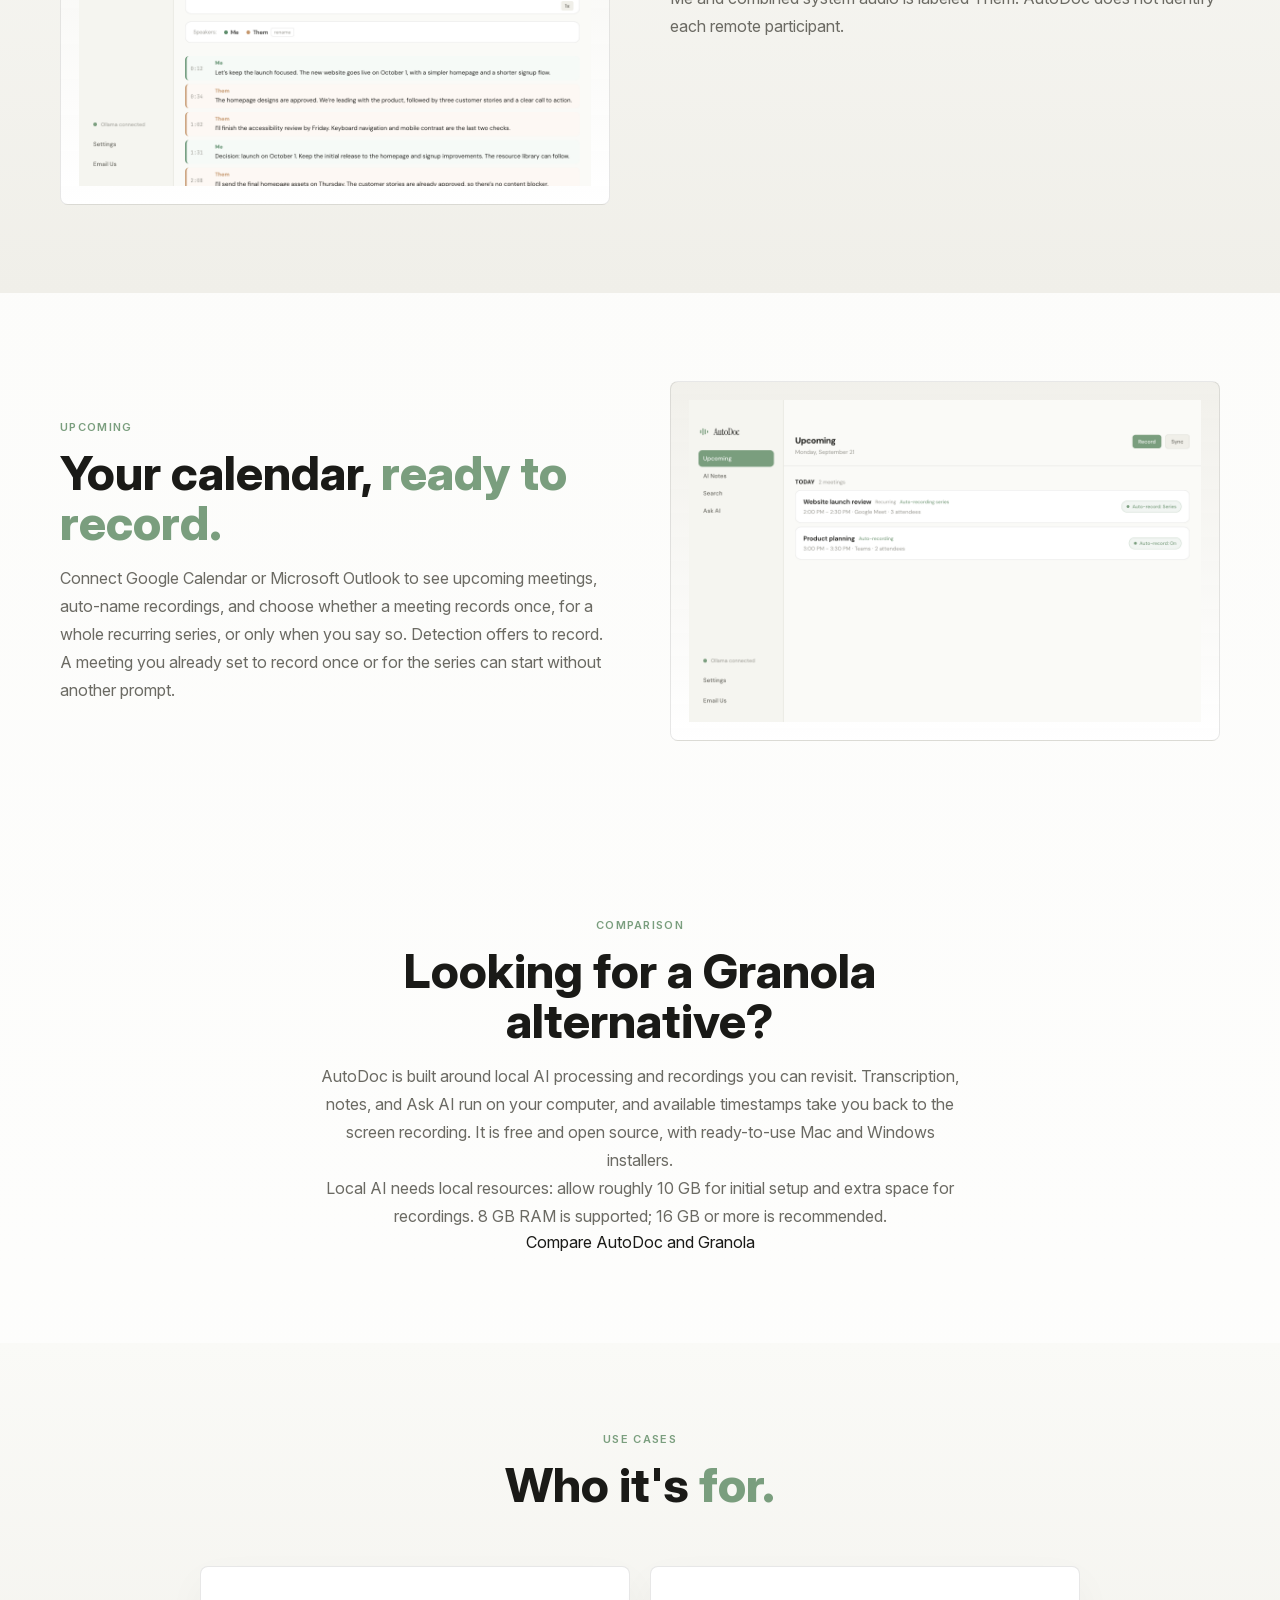
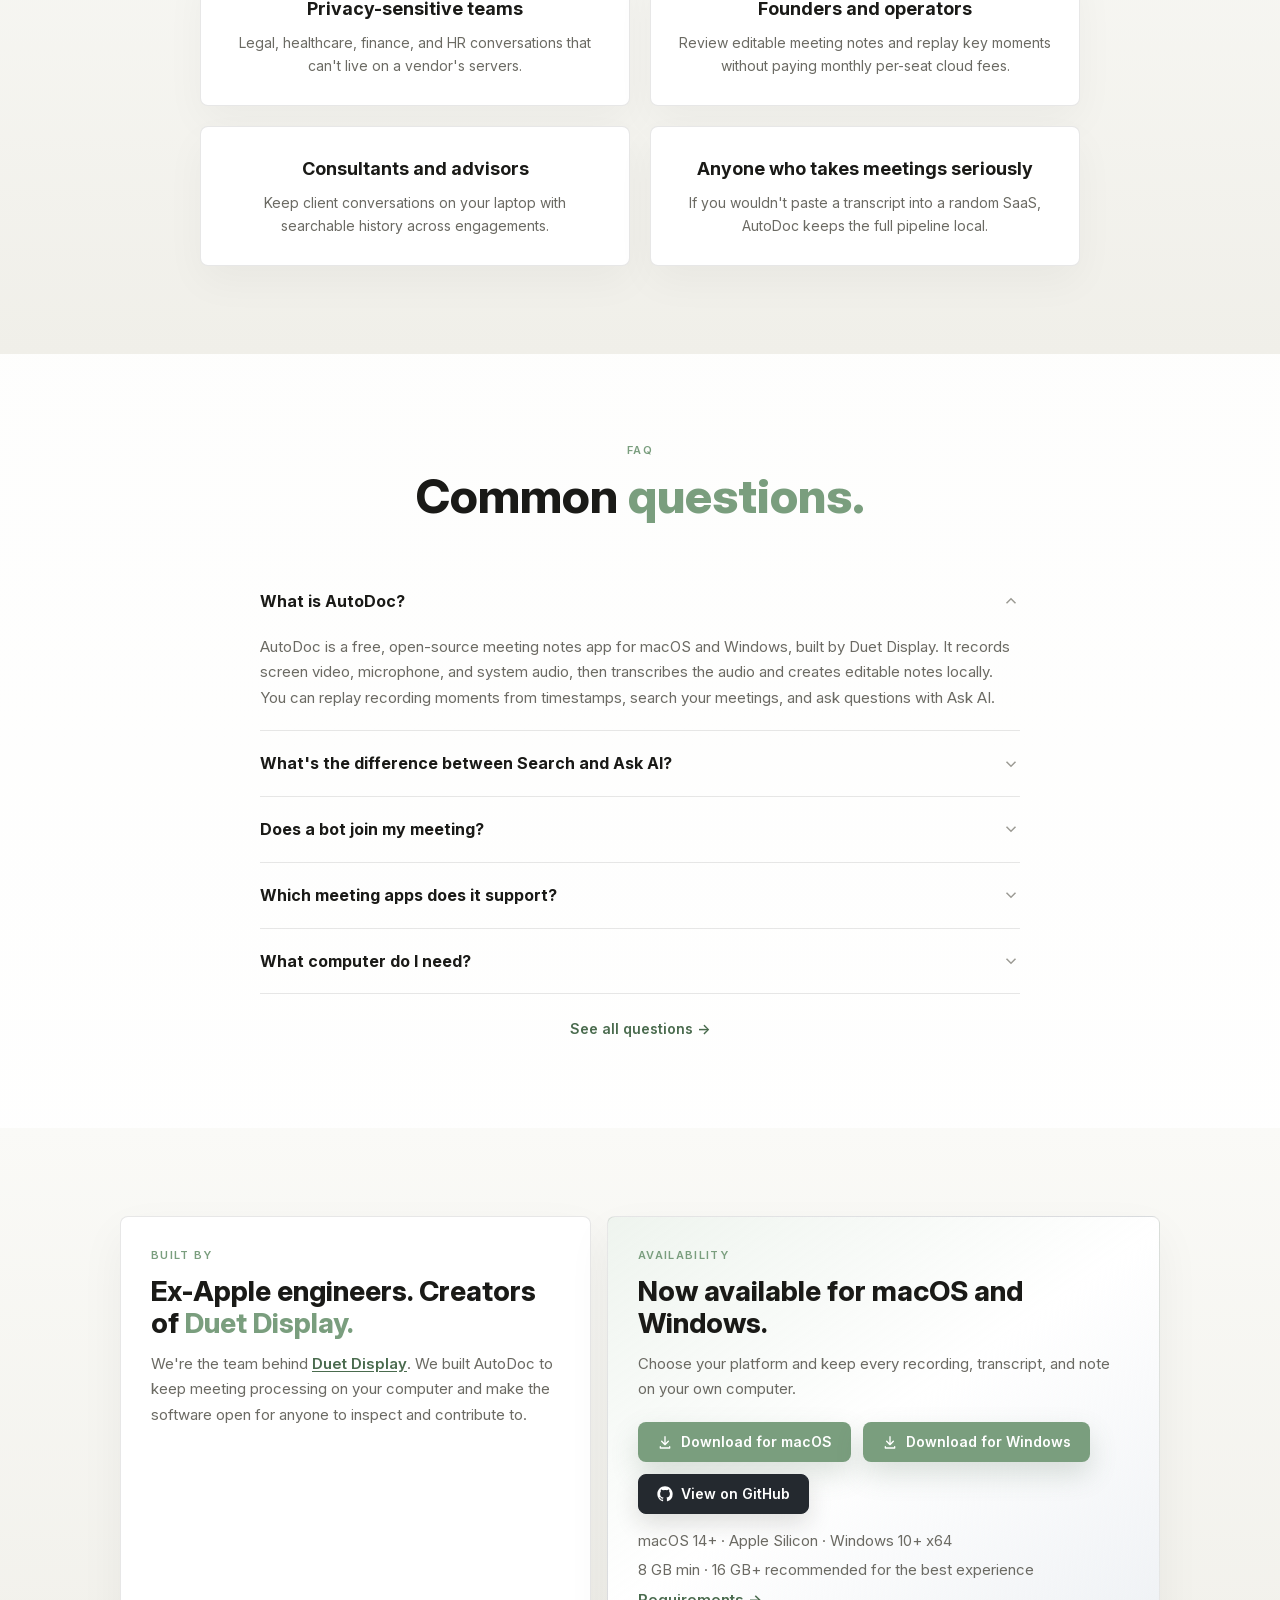
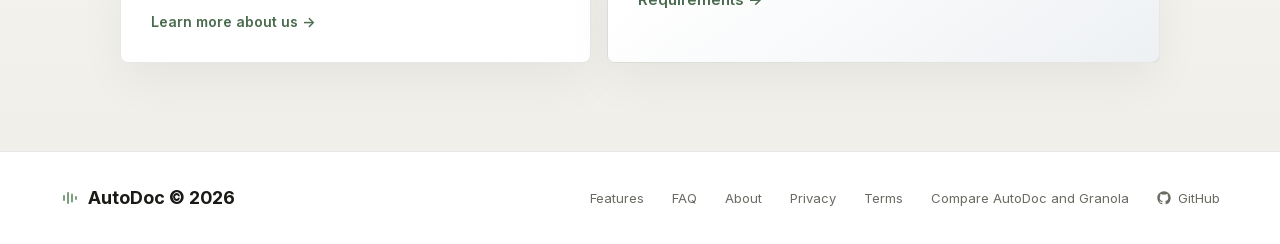
==== commit ab271a28: "Update website for multilingual meetings and current notes limitations" ====
--- a/index.html
+++ b/index.html
@@ -5,19 +5,19 @@
   <meta name="viewport" content="width=device-width, initial-scale=1.0">
   <link rel="preload" href="assets/fonts/InterVariable.woff2" as="font" type="font/woff2" crossorigin>
   <title>AutoDoc | Open-source AI meeting notes for Mac and Windows</title>
-  <meta name="description" content="Open-source meeting notes for Mac and Windows, with local AI processing, editable summaries, timestamped screen playback, and PDF, Word, or Markdown export.">
+  <meta name="description" content="Open-source meeting notes for Mac and Windows, with local AI processing, 27 meeting languages on supported hardware, timestamped playback, and PDF, Word, or Markdown export.">
   <link rel="canonical" href="https://getautodoc.com/">
   <meta property="og:type" content="website">
   <meta property="og:url" content="https://getautodoc.com/">
   <meta property="og:title" content="AutoDoc | Open-source AI meeting notes for Mac and Windows">
-  <meta property="og:description" content="Open-source meeting notes with local AI processing, editable summaries, and timestamped screen playback.">
+  <meta property="og:description" content="Open-source meeting notes for Mac and Windows, with local AI processing, 27 meeting languages on supported hardware, timestamped playback, and PDF, Word, or Markdown export.">
   <meta property="og:image" content="https://getautodoc.com/assets/social/autodoc-v1.2-1200x630.png">
   <meta property="og:image:width" content="1200">
   <meta property="og:image:height" content="630">
   <meta property="og:image:alt" content="AutoDoc Notes with a fictional meeting summary and timestamped topics">
   <meta name="twitter:card" content="summary_large_image">
   <meta name="twitter:title" content="AutoDoc | Open-source AI meeting notes for Mac and Windows">
-  <meta name="twitter:description" content="Open-source meeting notes with local AI processing, editable summaries, and timestamped screen playback.">
+  <meta name="twitter:description" content="Open-source meeting notes for Mac and Windows, with local AI processing, 27 meeting languages on supported hardware, timestamped playback, and PDF, Word, or Markdown export.">
   <meta name="twitter:image" content="https://getautodoc.com/assets/social/autodoc-v1.2-1200x630.png">
   <meta name="twitter:image:alt" content="AutoDoc Notes with a fictional meeting summary and timestamped topics">
   <link rel="stylesheet" href="css/style.css?v=20260922c">
@@ -96,7 +96,7 @@
     <div class="proof-card">
       <span class="proof-card-kicker">AI</span>
       <strong>Local AI on both platforms</strong>
-      <span>Parakeet on Windows. MLX Whisper on macOS. Local notes on both.</span>
+      <span>On-device transcription selected for your language and hardware. Local notes and Ask AI.</span>
     </div>
     <div class="proof-card">
       <span class="proof-card-kicker">Storage</span>
@@ -151,6 +151,13 @@
   </div>
 </section>
 
+<section class="section section--center fade-in" aria-labelledby="meeting-languages">
+  <div class="section-label">Meeting languages</div>
+  <h2 class="section-title" id="meeting-languages">Meetings in <em>your language.</em></h2>
+  <p class="section-desc">Get transcripts, editable notes, and Ask AI answers in your selected meeting language. AutoDoc supports 27 languages, including Spanish, French, German, Japanese, Simplified Chinese, and Korean. Choose your language during setup or in Settings. Processing stays on your computer.</p>
+  <p class="section-desc">Language availability depends on your hardware. 8 GB Macs and lower-spec Windows PCs remain English-only. <a href="/faq#languages">See supported languages and requirements</a>.</p>
+</section>
+
 <section class="section fade-in">
   <div class="grid-2">
     <div class="section-text">
@@ -245,7 +252,7 @@
     </div>
     <div class="use-case-card">
       <div class="use-case-title">Founders and operators</div>
-      <p class="use-case-desc">Capture decisions and action items without paying monthly per-seat cloud fees.</p>
+      <p class="use-case-desc">Review editable meeting notes and replay key moments without paying monthly per-seat cloud fees.</p>
     </div>
     <div class="use-case-card">
       <div class="use-case-title">Consultants and advisors</div>
@@ -350,6 +357,6 @@
   </div>
 </footer>
 
-<script src="js/main.js?v=20260601"></script>
+<script src="js/main.js?v=20261016"></script>
 </body>
 </html>
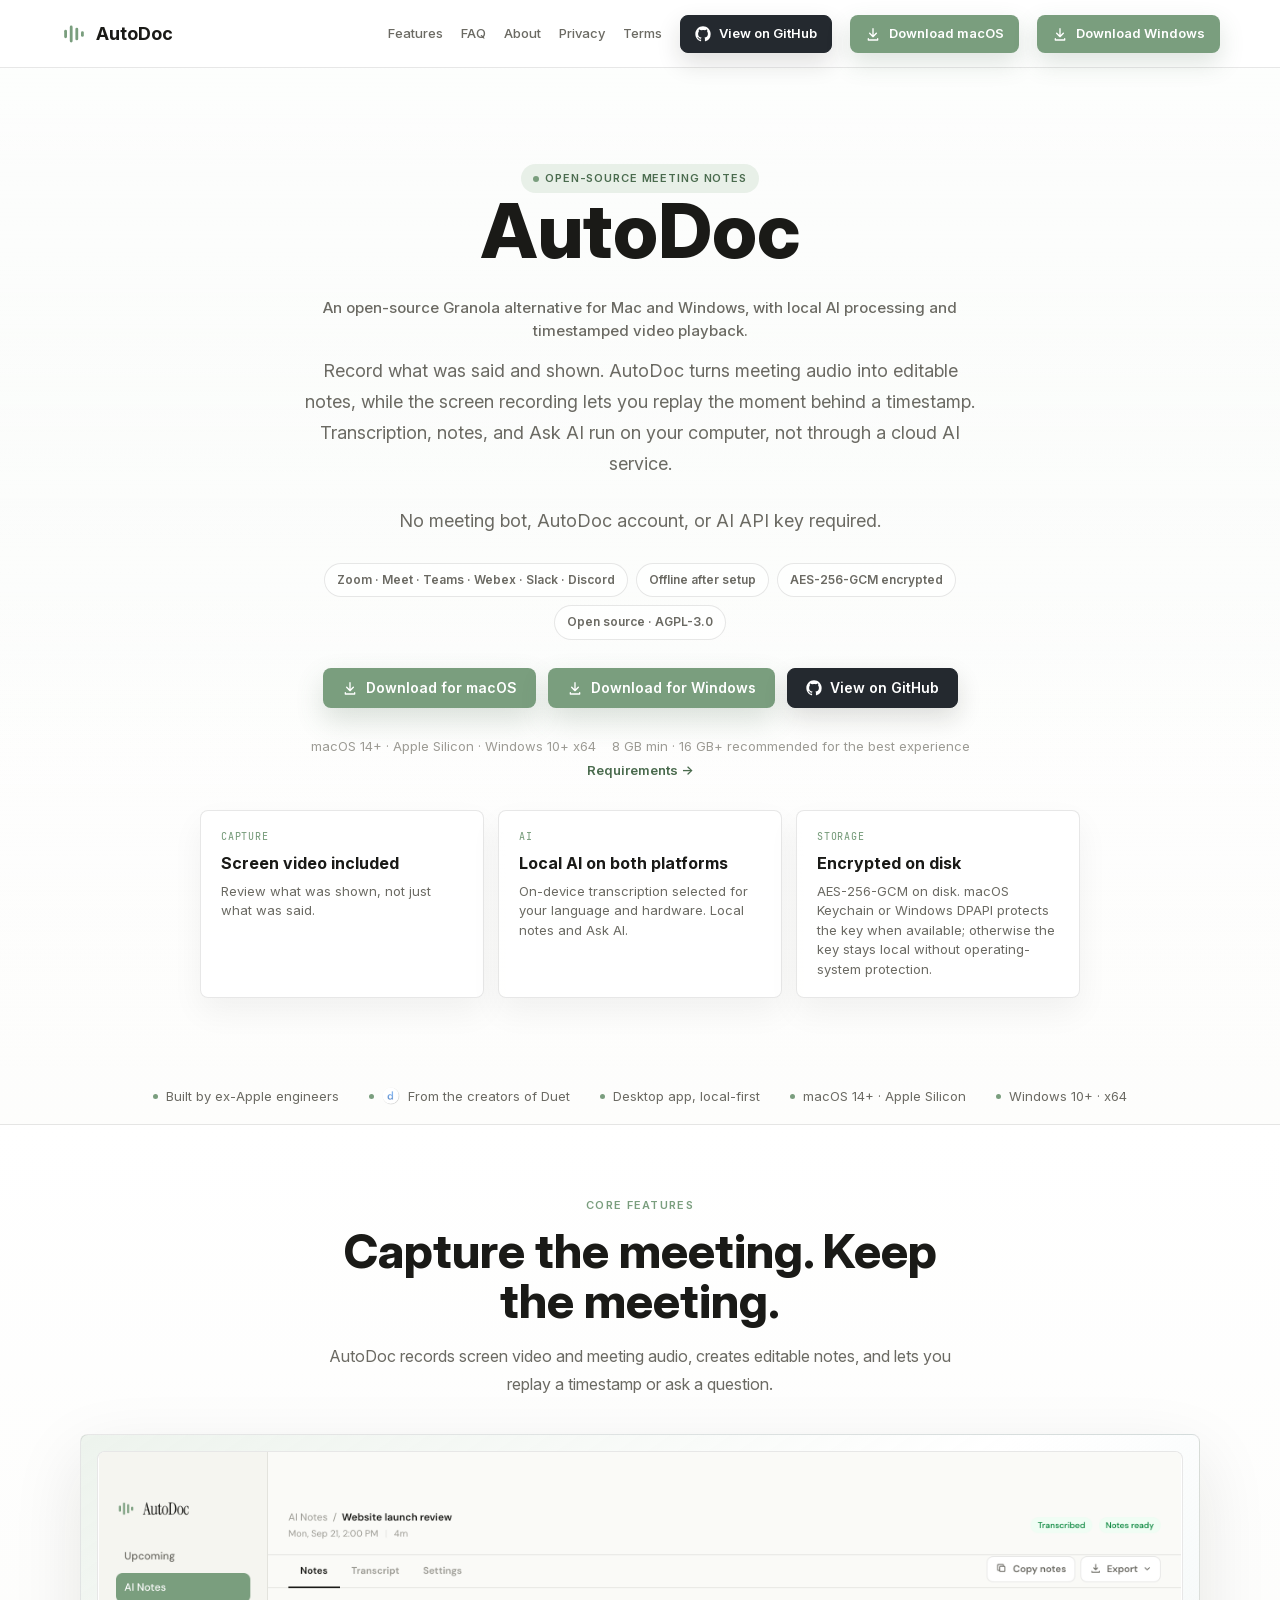
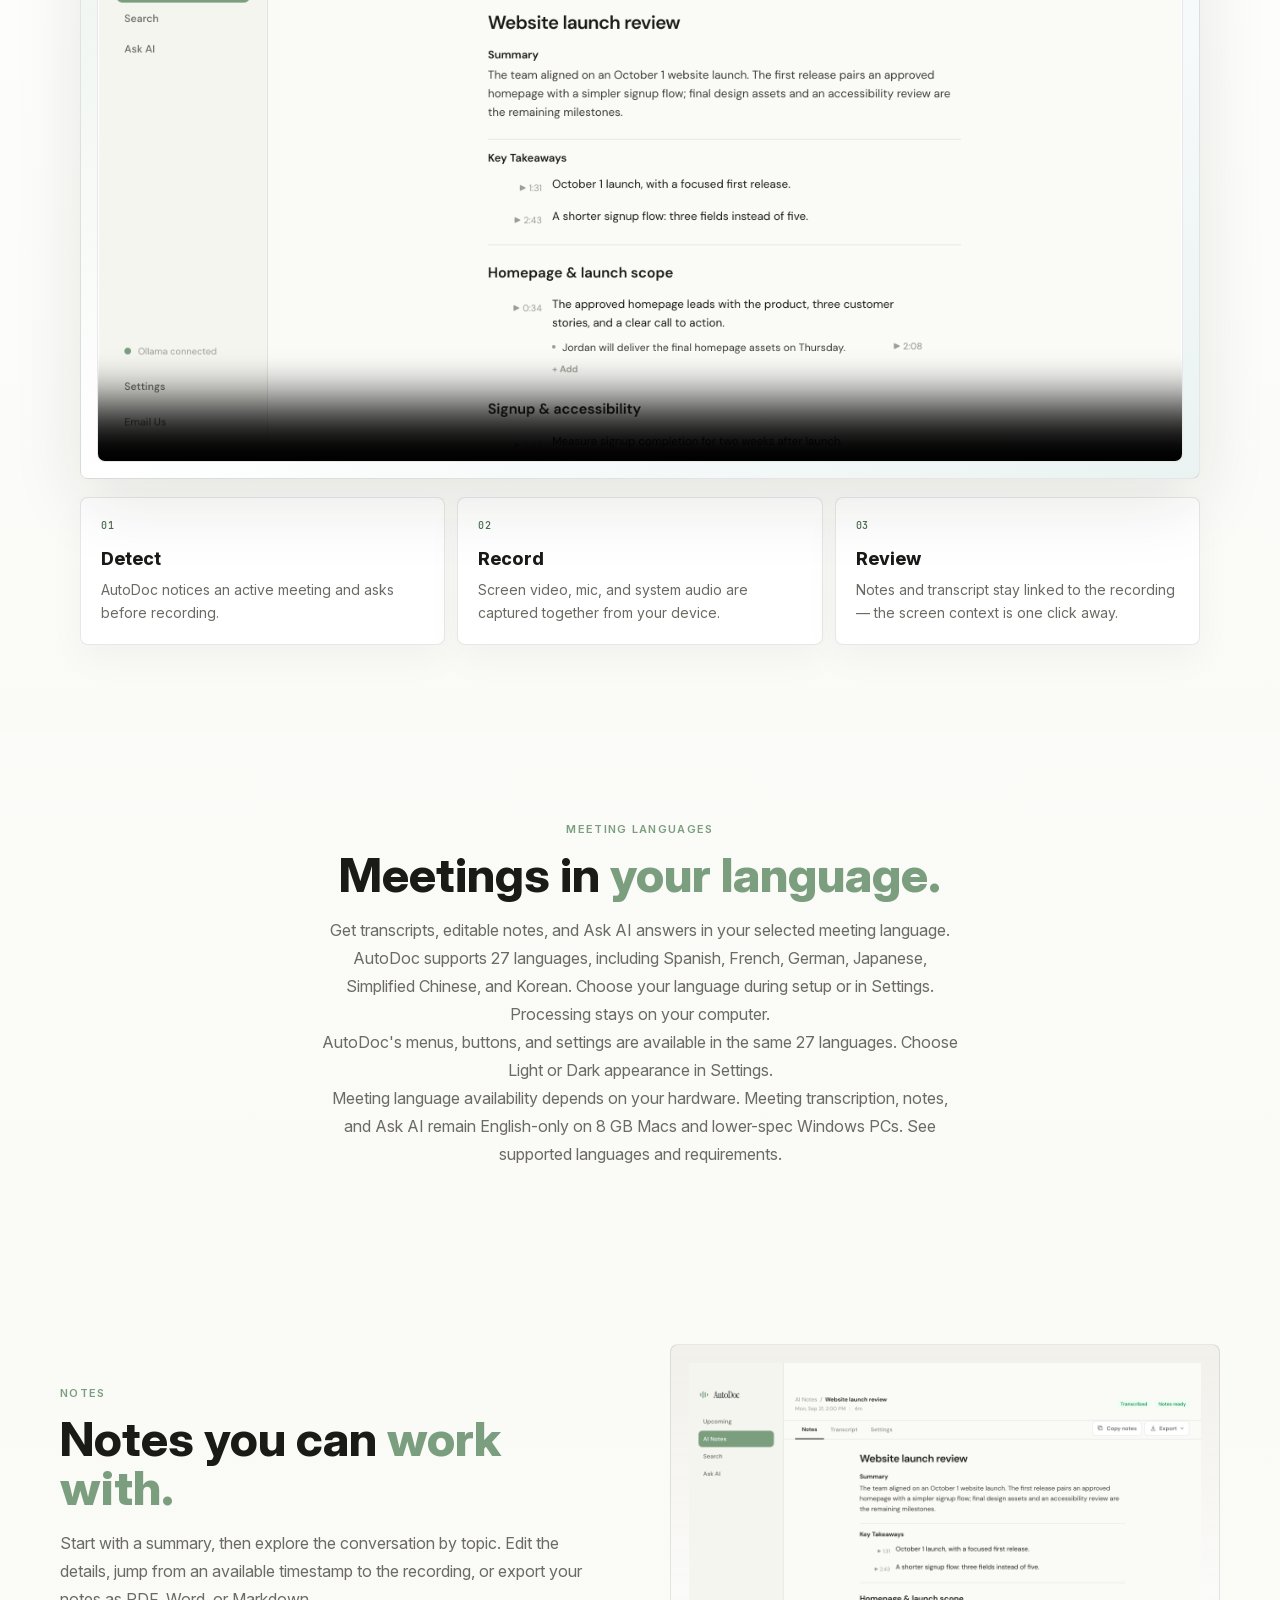
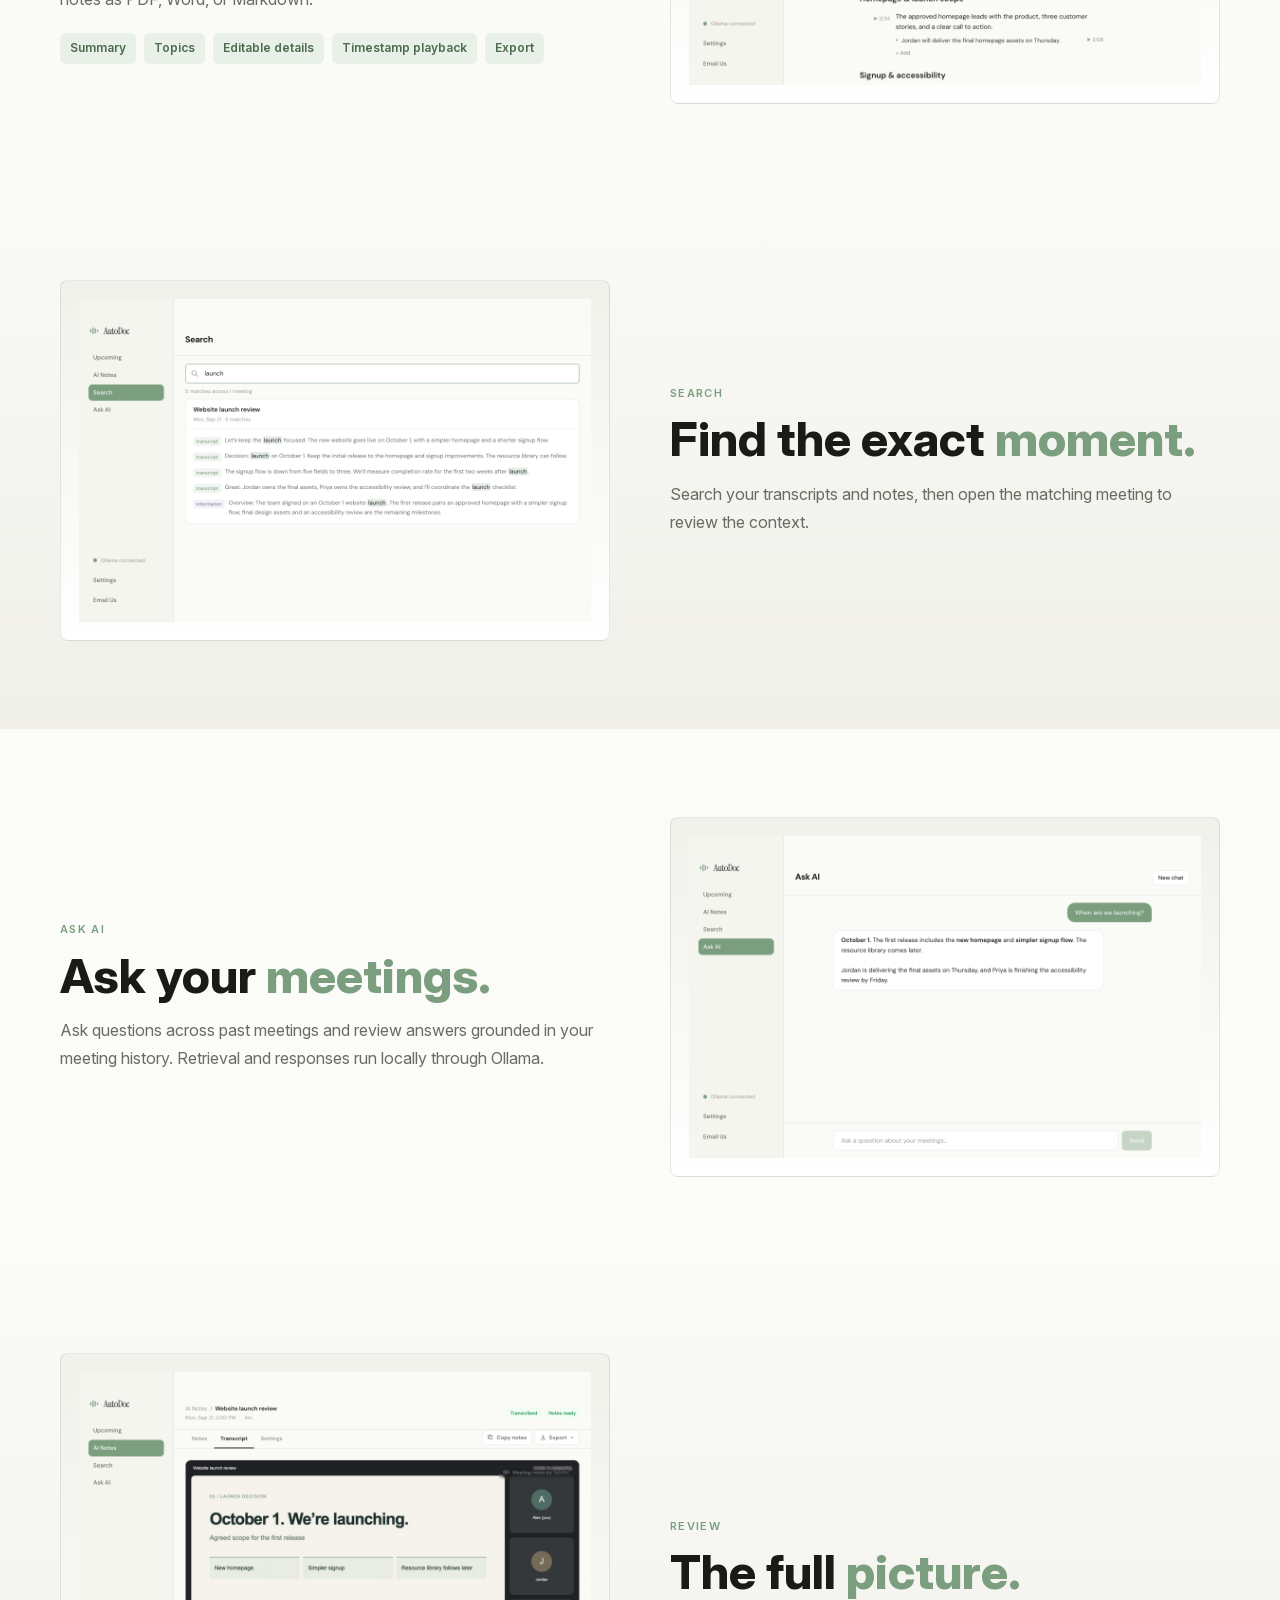
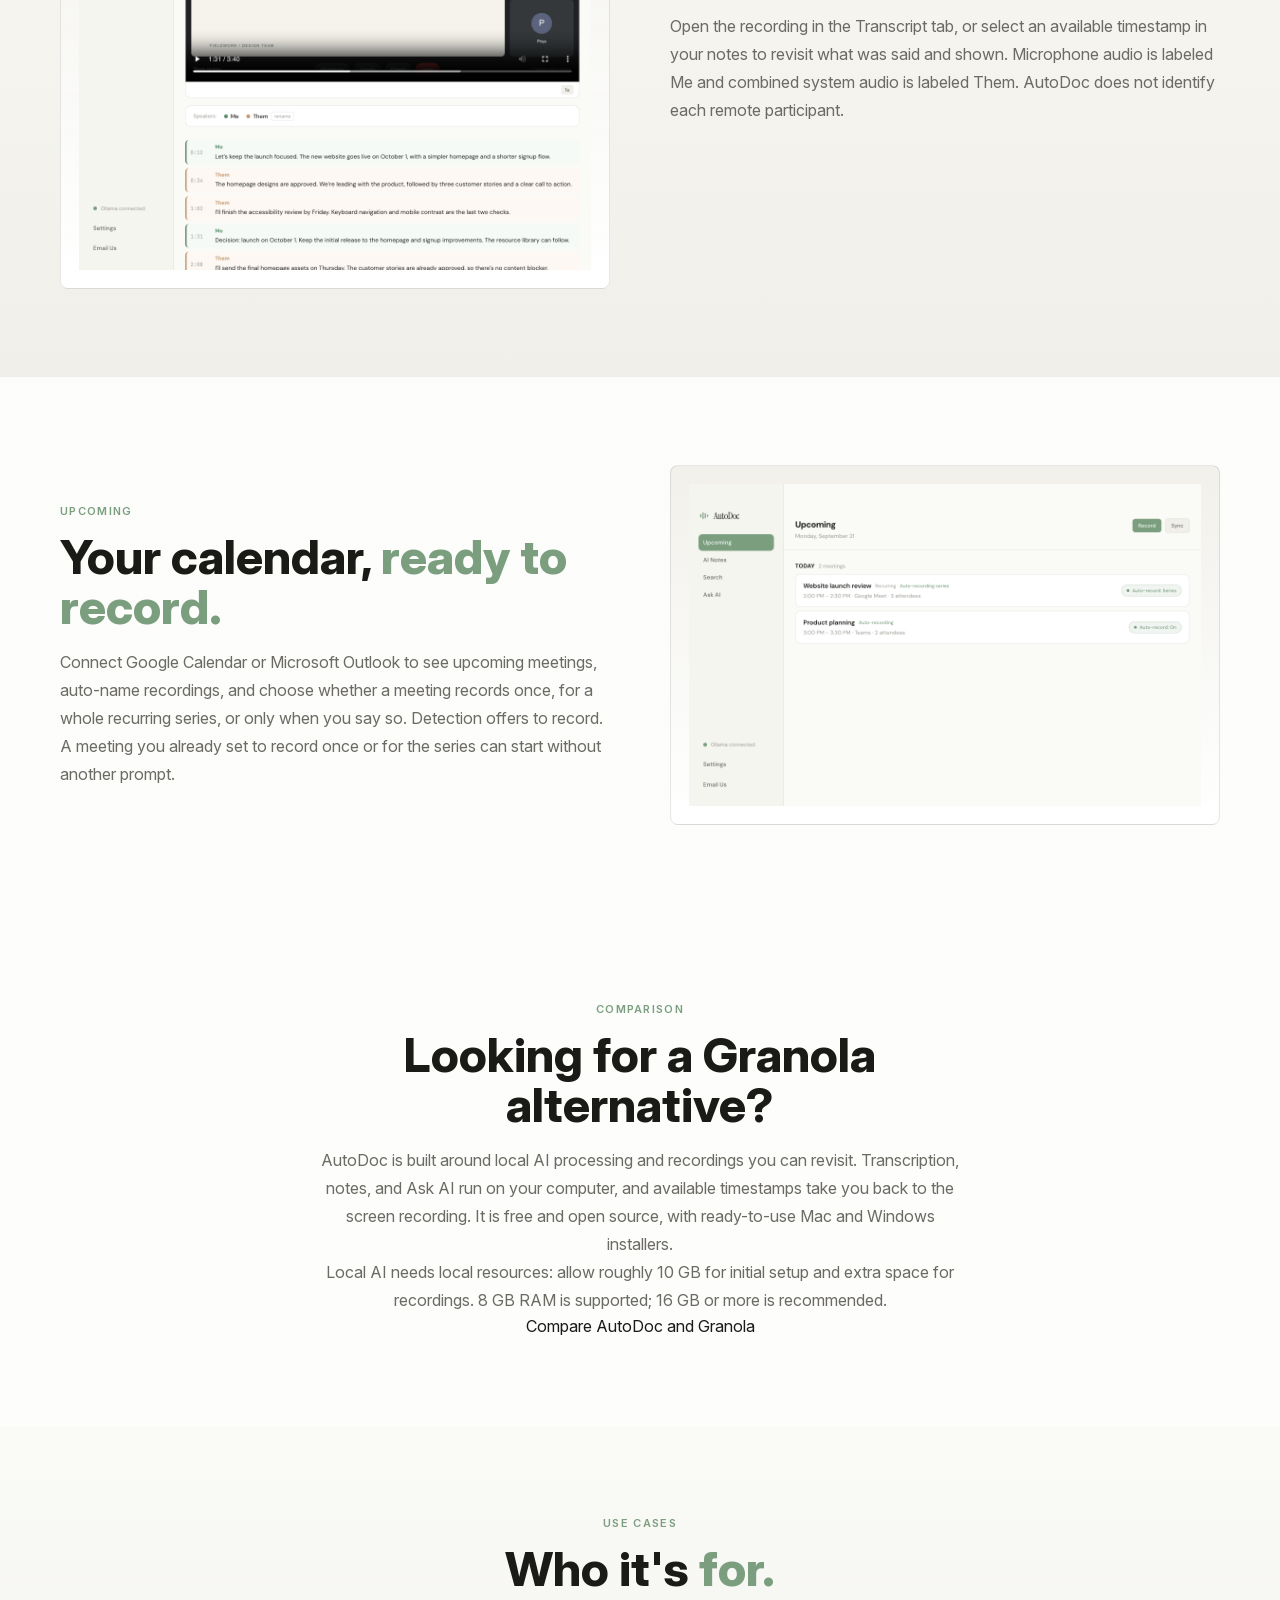
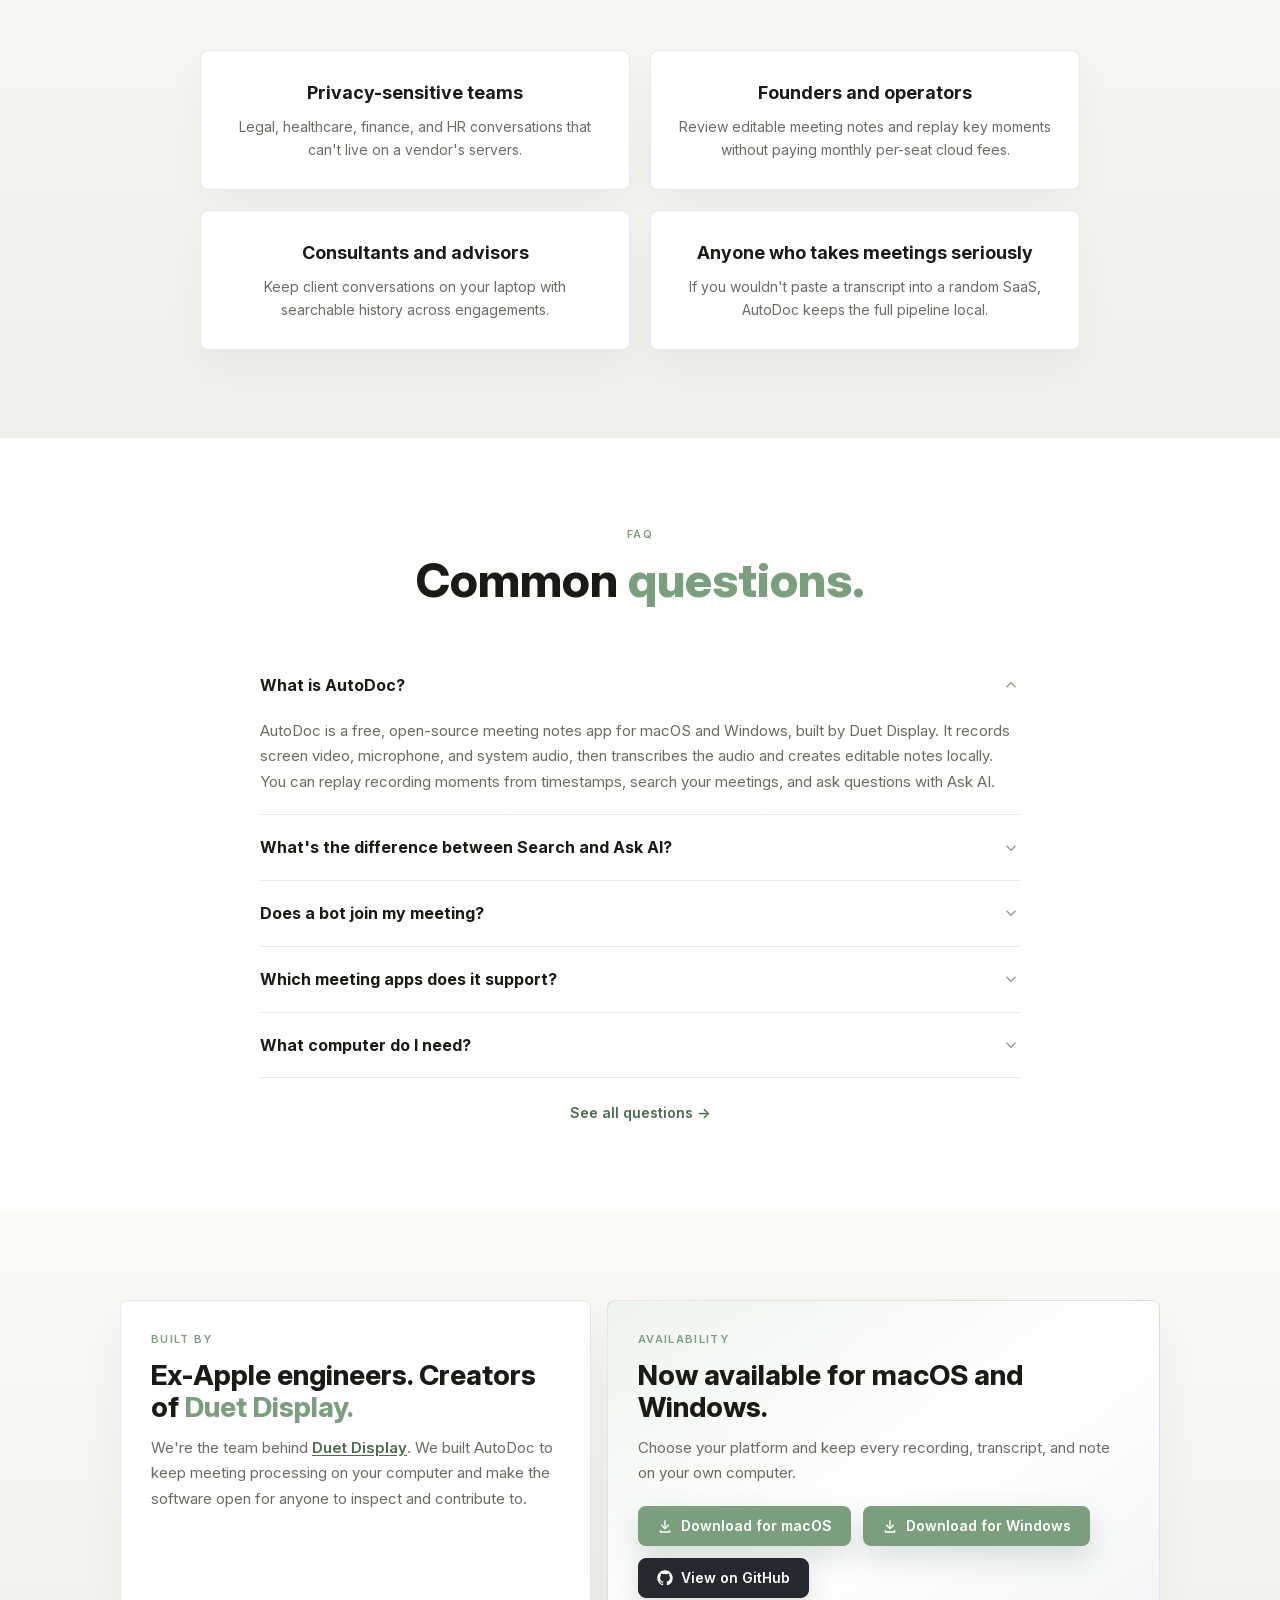
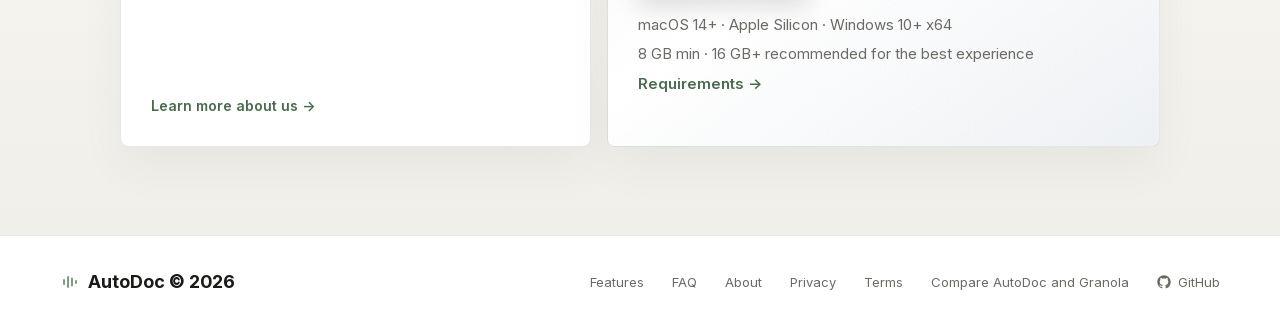
==== commit 869842df: "Document interface languages and Light and Dark appearance" ====
--- a/index.html
+++ b/index.html
@@ -155,7 +155,8 @@
   <div class="section-label">Meeting languages</div>
   <h2 class="section-title" id="meeting-languages">Meetings in <em>your language.</em></h2>
   <p class="section-desc">Get transcripts, editable notes, and Ask AI answers in your selected meeting language. AutoDoc supports 27 languages, including Spanish, French, German, Japanese, Simplified Chinese, and Korean. Choose your language during setup or in Settings. Processing stays on your computer.</p>
-  <p class="section-desc">Language availability depends on your hardware. 8 GB Macs and lower-spec Windows PCs remain English-only. <a href="/faq#languages">See supported languages and requirements</a>.</p>
+  <p class="section-desc">AutoDoc's menus, buttons, and settings are available in the same 27 languages. Choose Light or Dark appearance in Settings.</p>
+  <p class="section-desc">Meeting language availability depends on your hardware. Meeting transcription, notes, and Ask AI remain English-only on 8 GB Macs and lower-spec Windows PCs. <a href="/faq#languages">See supported languages and requirements</a>.</p>
 </section>
 
 <section class="section fade-in">
